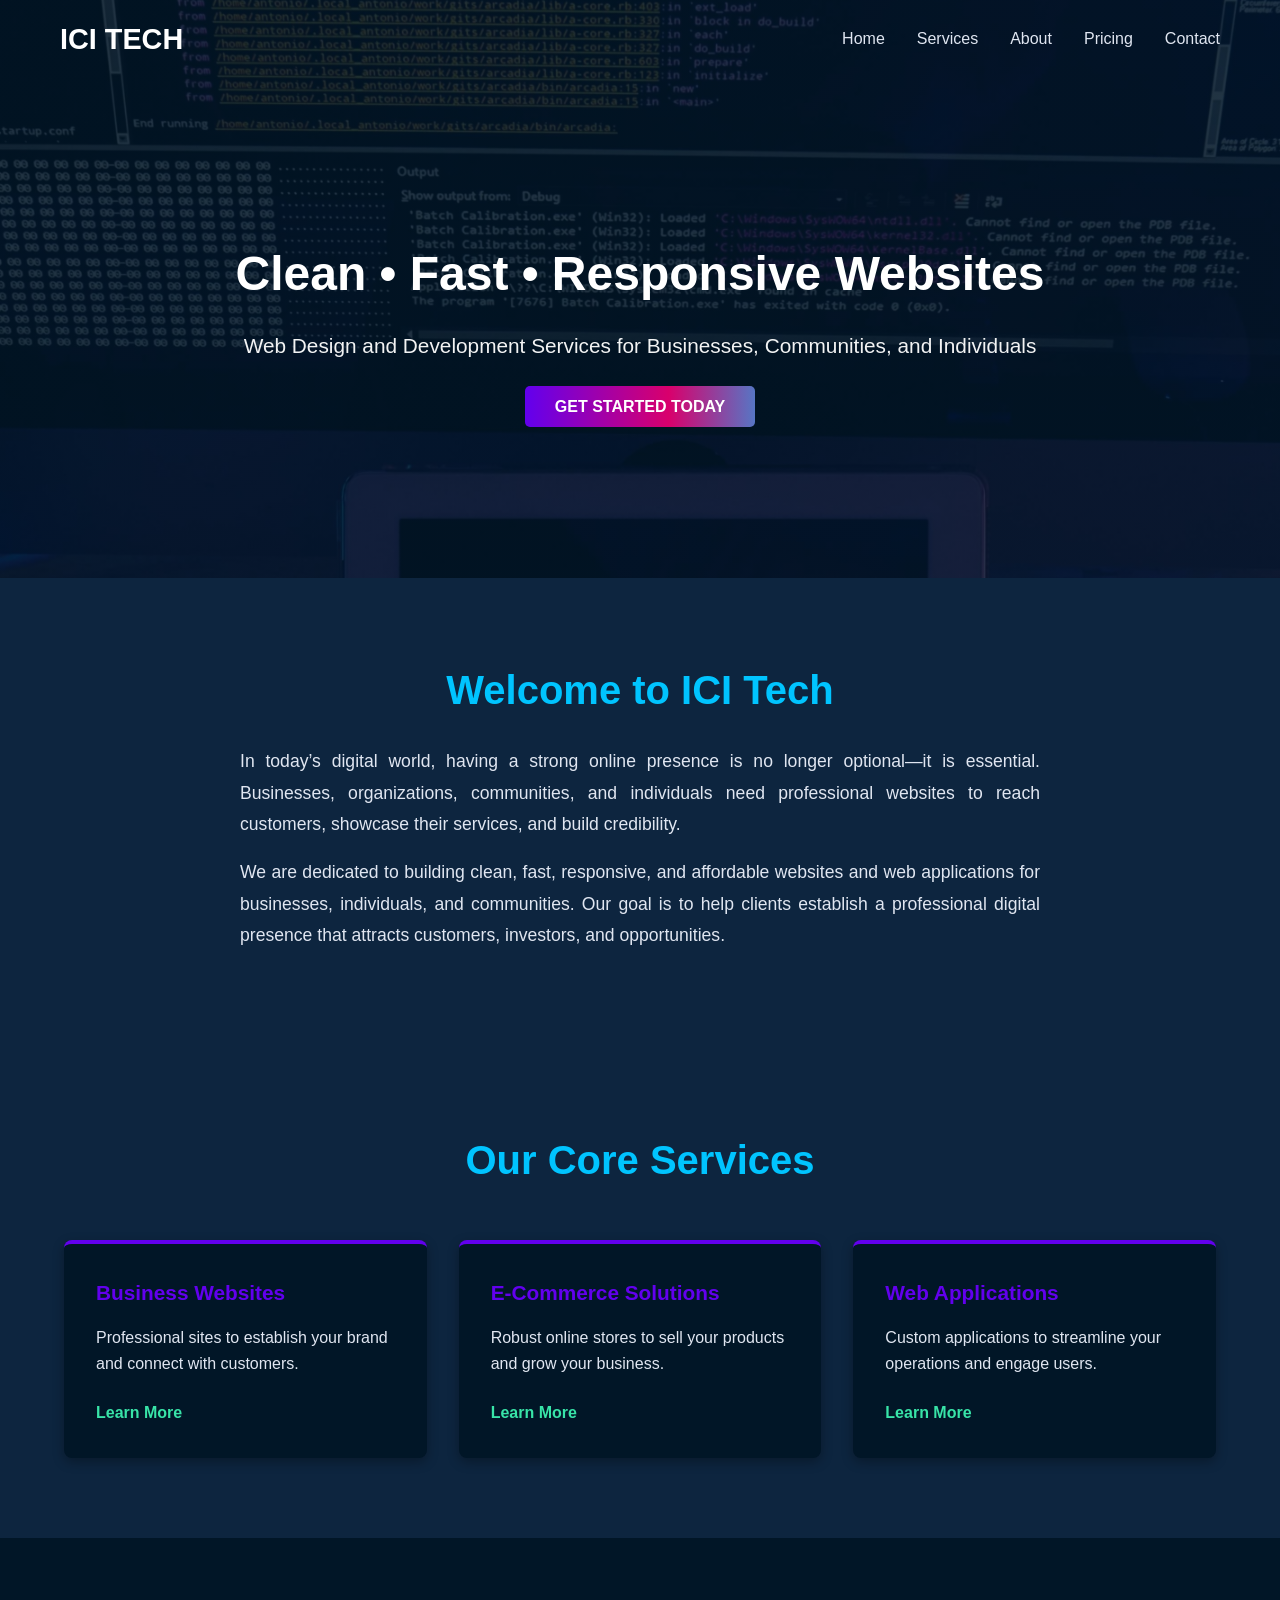
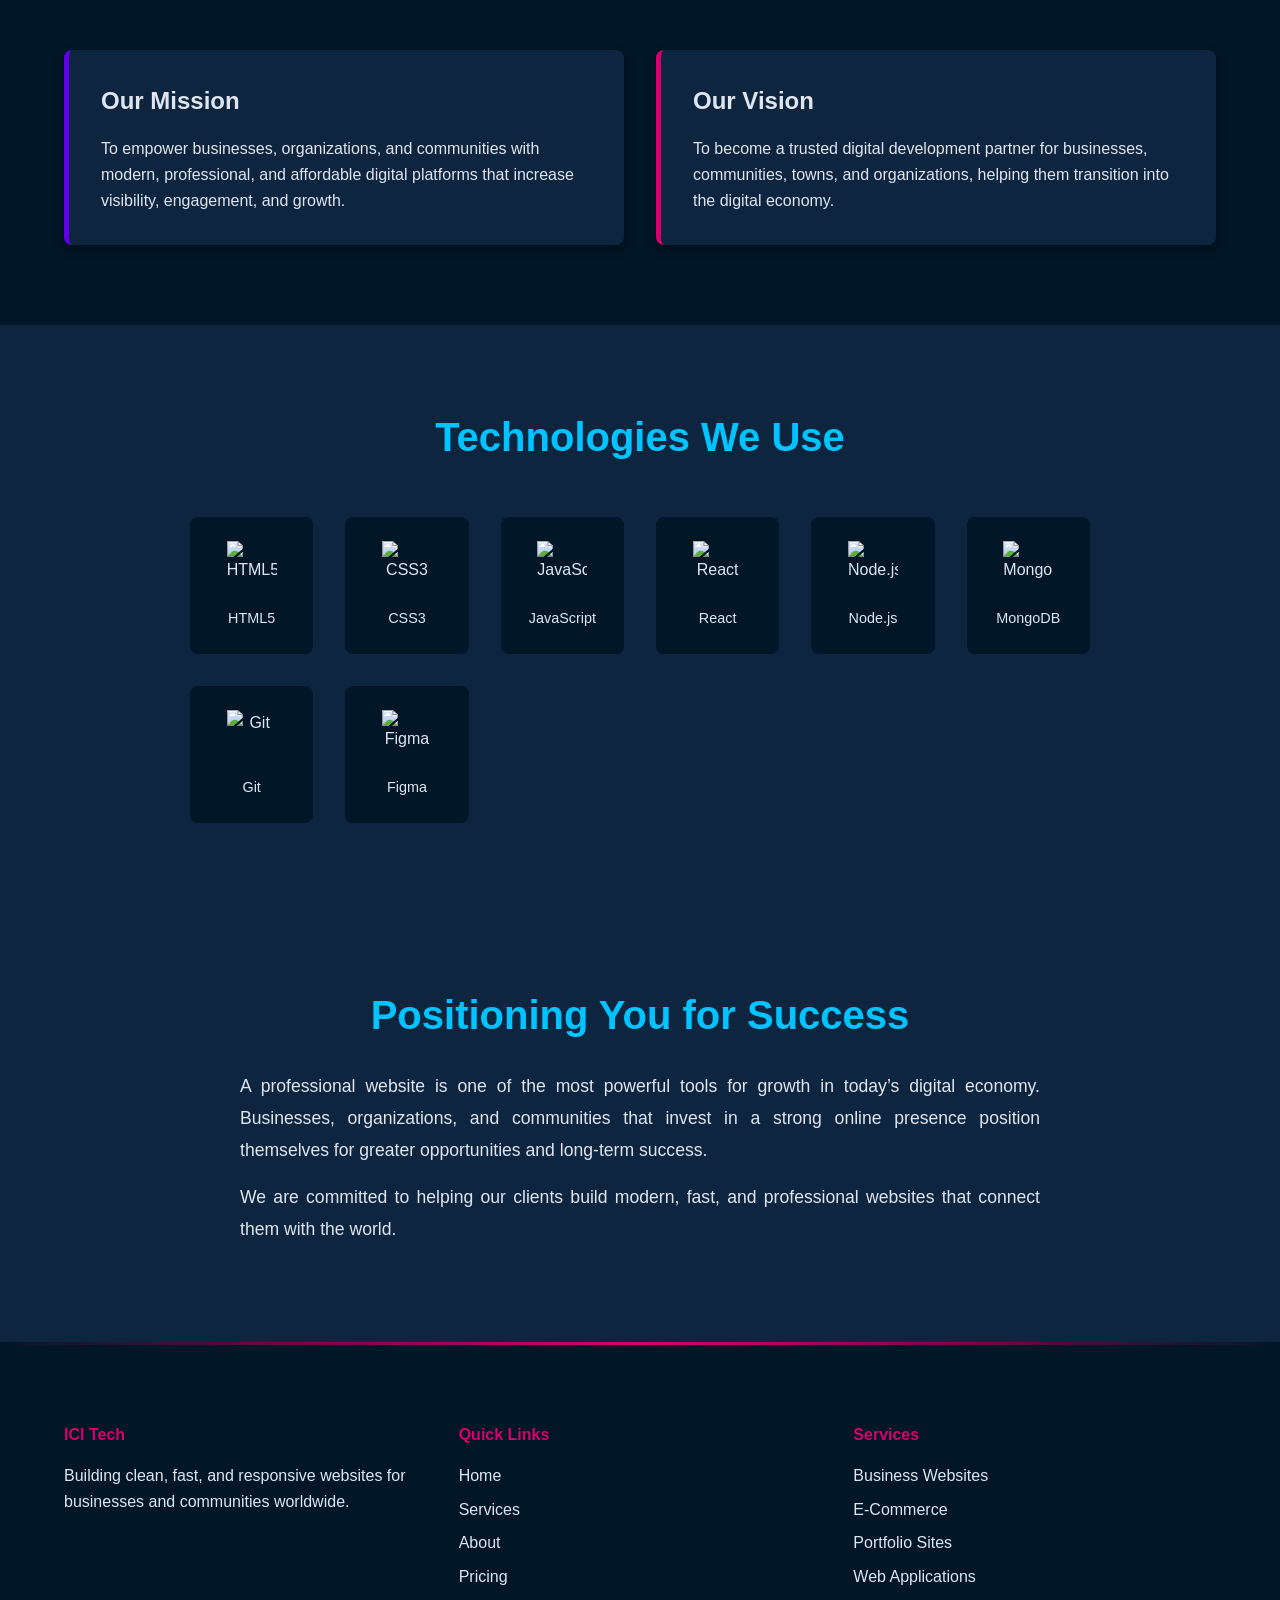
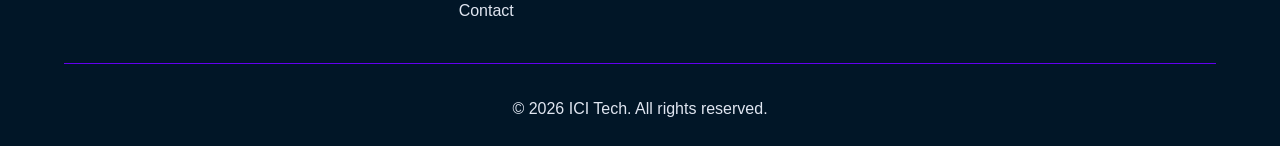
==== index.html @ 26f86741 "Add files via upload" ====
<!DOCTYPE html>
<html lang="en">
<head>
    <meta charset="UTF-8">
    <meta name="viewport" content="width=device-width, initial-scale=1.0">
    <meta name="description" content="ICI Tech - Web Design and Development Services. Clean, Fast, Responsive Websites for Businesses, Communities, and Individuals.">
    <meta name="keywords" content="web design, web development, responsive websites, business websites">
    <title>ICI Tech - Web Design & Development Services</title>
    <link rel="icon" type="image/png" href="assets/img/icon.png">
    <link rel="apple-touch-icon" href="assets/img/icon.png">
    <link rel="preload" as="image" href="assets/img/hero%20img.jpg">
    <link rel="stylesheet" href="assets/styles.css">
    <link rel="stylesheet" href="https://unpkg.com/aos@next/dist/aos.css" />
</head>
<body>
    <!-- Navigation -->
    <nav class="navbar">
        <div class="container">
            <div class="logo"><a href="index.html">ICI Tech</a></div>
            <ul class="nav-menu" id="nav-menu-list">
                <li><a href="index.html" class="nav-link">Home</a></li>
                <li><a href="services.html" class="nav-link">Services</a></li>
                <li><a href="about.html" class="nav-link">About</a></li>
                <li><a href="pricing.html" class="nav-link">Pricing</a></li>
                <li><a href="contact.html" class="nav-link">Contact</a></li>
            </ul>
            <button class="hamburger" aria-label="Toggle navigation menu" aria-expanded="false" aria-controls="nav-menu-list">
                <span></span>
                <span></span>
                <span></span>
            </button>
        </div>
    </nav>

    <!-- Hero Section -->
    <section id="home" class="hero">
        <div class="hero-content">
            <h1>Clean • Fast • Responsive Websites</h1>
            <p>Web Design and Development Services for Businesses, Communities, and Individuals</p>
            <a href="contact.html" class="cta-button cta-rainbow">Get Started Today</a>
        </div>
    </section>

    <!-- Introduction Section -->
    <section class="introduction">
        <div class="container" data-aos="fade-up">
            <h2>Welcome to ICI Tech</h2>
            <p>In today’s digital world, having a strong online presence is no longer optional—it is essential. Businesses, organizations, communities, and individuals need professional websites to reach customers, showcase their services, and build credibility.</p>
            <p>We are dedicated to building clean, fast, responsive, and affordable websites and web applications for businesses, individuals, and communities. Our goal is to help clients establish a professional digital presence that attracts customers, investors, and opportunities.</p>
        </div>
    </section>

    <!-- Our Core Services -->
    <section class="core-services" id="core-services">
        <div class="container">
            <h2 data-aos="fade-up">Our Core Services</h2>
            <div class="services-grid">
                <div class="service-card" data-aos="fade-up" data-aos-delay="100">
                    <h3>Business Websites</h3>
                    <p>Professional sites to establish your brand and connect with customers.</p>
                    <a href="services.html#business" class="learn-more-link">Learn More</a>
                </div>
                <div class="service-card" data-aos="fade-up" data-aos-delay="200">
                    <h3>E-Commerce Solutions</h3>
                    <p>Robust online stores to sell your products and grow your business.</p>
                    <a href="services.html#ecommerce" class="learn-more-link">Learn More</a>
                </div>
                <div class="service-card" data-aos="fade-up" data-aos-delay="300">
                    <h3>Web Applications</h3>
                    <p>Custom applications to streamline your operations and engage users.</p>
                    <a href="services.html#apps" class="learn-more-link">Learn More</a>
                </div>
            </div>
        </div>
    </section>

    <!-- Mission & Vision -->
    <section class="mission-vision">
        <div class="container">
            <h2 class="visually-hidden">Our Mission and Vision</h2>
            <div class="mission-vision-grid">
                <div class="mission-card" data-aos="fade-right">
                    <h3>Our Mission</h3>
                    <p>To empower businesses, organizations, and communities with modern, professional, and affordable digital platforms that increase visibility, engagement, and growth.</p>
                </div>
                <div class="vision-card" data-aos="fade-left">
                    <h3>Our Vision</h3>
                    <p>To become a trusted digital development partner for businesses, communities, towns, and organizations, helping them transition into the digital economy.</p>
                </div>
            </div>
        </div>
    </section>

    <!-- Tech Stack Section -->
    <section class="tech-stack">
        <div class="container">
            <h2 data-aos="fade-up">Technologies We Use</h2>
            <div class="tech-grid">
                <div class="tech-item" data-aos="fade-up" data-aos-delay="100">
                    <img src="https://cdn.jsdelivr.net/gh/devicons/devicon/icons/html5/html5-original.svg" alt="HTML5" loading="lazy" width="50" height="50">
                    <p>HTML5</p>
                </div>
                <div class="tech-item" data-aos="fade-up" data-aos-delay="150">
                    <img src="https://cdn.jsdelivr.net/gh/devicons/devicon/icons/css3/css3-original.svg" alt="CSS3" loading="lazy" width="50" height="50">
                    <p>CSS3</p>
                </div>
                <div class="tech-item" data-aos="fade-up" data-aos-delay="200">
                    <img src="https://cdn.jsdelivr.net/gh/devicons/devicon/icons/javascript/javascript-original.svg" alt="JavaScript" loading="lazy" width="50" height="50">
                    <p>JavaScript</p>
                </div>
                <div class="tech-item" data-aos="fade-up" data-aos-delay="250">
                    <img src="https://cdn.jsdelivr.net/gh/devicons/devicon/icons/react/react-original.svg" alt="React" loading="lazy" width="50" height="50">
                    <p>React</p>
                </div>
                <div class="tech-item" data-aos="fade-up" data-aos-delay="300">
                    <img src="https://cdn.jsdelivr.net/gh/devicons/devicon/icons/nodejs/nodejs-original.svg" alt="Node.js" loading="lazy" width="50" height="50">
                    <p>Node.js</p>
                </div>
                <div class="tech-item" data-aos="fade-up" data-aos-delay="350">
                    <img src="https://cdn.jsdelivr.net/gh/devicons/devicon/icons/mongodb/mongodb-original.svg" alt="MongoDB" loading="lazy" width="50" height="50">
                    <p>MongoDB</p>
                </div>
                <div class="tech-item" data-aos="fade-up" data-aos-delay="400">
                    <img src="https://cdn.jsdelivr.net/gh/devicons/devicon/icons/git/git-original.svg" alt="Git" loading="lazy" width="50" height="50">
                    <p>Git</p>
                </div>
                <div class="tech-item" data-aos="fade-up" data-aos-delay="450">
                    <img src="https://cdn.jsdelivr.net/gh/devicons/devicon/icons/figma/figma-original.svg" alt="Figma" loading="lazy" width="50" height="50">
                    <p>Figma</p>
                </div>
            </div>
        </div>
    </section>

    <!-- Conclusion Section -->
    <section class="introduction">
        <div class="container" data-aos="fade-up">
            <h2>Positioning You for Success</h2>
            <p>A professional website is one of the most powerful tools for growth in today’s digital economy. Businesses, organizations, and communities that invest in a strong online presence position themselves for greater opportunities and long-term success.</p>
            <p>We are committed to helping our clients build modern, fast, and professional websites that connect them with the world.</p>
        </div>
    </section>

    <!-- Footer -->
    <footer class="footer">
        <div class="container">
            <div class="footer-content">
                <div class="footer-section">
                    <h4>ICI Tech</h4>
                    <p>Building clean, fast, and responsive websites for businesses and communities worldwide.</p>
                </div>
                <div class="footer-section">
                    <h4>Quick Links</h4>
                    <ul>
                        <li><a href="index.html">Home</a></li>
                        <li><a href="services.html">Services</a></li>
                        <li><a href="about.html">About</a></li>
                        <li><a href="pricing.html">Pricing</a></li>
                        <li><a href="contact.html">Contact</a></li>
                    </ul>
                </div>
                <div class="footer-section">
                    <h4>Services</h4>
                    <ul>
                        <li><a href="services.html#business">Business Websites</a></li>
                        <li><a href="services.html#ecommerce">E-Commerce</a></li>
                        <li><a href="services.html#portfolio">Portfolio Sites</a></li>
                        <li><a href="services.html#apps">Web Applications</a></li>
                    </ul>
                </div>
            </div>
            <div class="footer-bottom">
                <p>&copy; 2026 ICI Tech. All rights reserved.</p>
            </div>
        </div>
    </footer>

    <!-- Back to Top Button -->
    <a href="#" class="back-to-top" aria-label="Back to top">↑</a>

    <script src="assets/script.js"></script>
    <script src="https://unpkg.com/aos@next/dist/aos.js"></script>
    <script>
      AOS.init({ duration: 1000, once: true });
    </script>
</body>
</html>
---- assets/styles.css ----
/* ============================================
   Global Styles
   ============================================ */

* {
    margin: 0;
    padding: 0;
    box-sizing: border-box;
}

:root {
    /* New Multi-color Dark Palette */
    --dark-bg: #011627; /* Very Dark Blue - Main BG */
    --card-bg: #0D253F; /* Deep Navy - For cards and sections */
    --primary-color: #6200EE;   /* Accessible Purple */
    --secondary-color: #00C4FF; /* Bright Cyan */
    --accent-color: #D9006C;    /* Accessible Pink/Magenta */
    --accent-color-2: #38E4A8;   /* Bright Green */
    
    --text-light: #E0E6F1;      /* Brighter light text */
    --text-dark: #E0E6F1;       /* Dark text is now light on dark bg */
    --white: #ffffff;           /* Keep white for pure white text */
    --border-color: rgba(46, 196, 182, 0.3);

    --shadow: 0 4px 12px rgba(0, 0, 0, 0.3);
    --shadow-lg: 0 8px 24px rgba(0, 0, 0, 0.4);
}

body {
    font-family: 'Segoe UI', Tahoma, Geneva, Verdana, sans-serif;
    line-height: 1.6;
    color: var(--text-light);
    background-color: var(--dark-bg); /* Fallback color */
    background-image: linear-gradient(rgba(1, 22, 39, 0.85), rgba(1, 22, 39, 0.85)), url('../assets/img/hero\ img.jpg');
    background-size: cover;
    background-position: center center;
    background-repeat: no-repeat;
    background-attachment: fixed;
}

body.no-bg-image {
    background-image: none; /* Remove the background image */
    background-color: var(--dark-bg); /* Use a solid dark background */
}

.container {
    max-width: 1200px;
    margin: 0 auto;
    padding: 0 1.5rem;
}

.visually-hidden {
    position: absolute;
    width: 1px;
    height: 1px;
    padding: 0;
    margin: -1px;
    overflow: hidden;
    clip: rect(0, 0, 0, 0);
    white-space: nowrap;
    border: 0;
}

/* ============================================
   Navigation
   ============================================ */

.navbar {
    /* Default transparent state */
    background-color: transparent;
    box-shadow: none;
    -webkit-backdrop-filter: none;
    backdrop-filter: none;
    position: sticky;
    top: 0;
    z-index: 1000;
    transition: background-color 0.4s ease, box-shadow 0.4s ease, -webkit-backdrop-filter 0.4s ease, backdrop-filter 0.4s ease;
}

.navbar.scrolled {
    background-color: rgba(1, 22, 39, 0.95); /* More opaque background */
    box-shadow: var(--shadow-lg); /* A stronger shadow for more depth */
    -webkit-backdrop-filter: blur(10px);
    backdrop-filter: blur(10px);
    border-bottom: 1px solid var(--border-color); /* Subtle separator line */
}

.navbar .container {
    display: flex;
    justify-content: space-between;
    align-items: center;
    padding: 1rem 20px;
}

.logo {
    font-size: 1.8rem;
    font-weight: 900; 
    text-transform: uppercase;
}

.logo a,
.logo a:visited,
.logo a:hover {
    color: var(--white);
    text-decoration: none;
}

.nav-menu {
    display: flex;
    list-style: none;
    gap: 2rem;
}

.nav-link,
.nav-link:visited {
    color: var(--text-light); /* Changed for dark navbar */
    text-decoration: none;
    font-weight: 500;
    transition: color 0.3s ease;
}

.nav-link:hover,
.nav-link:focus {
    color: var(--accent-color);
}

.nav-link:focus {
    outline: 2px solid var(--accent-color);
    outline-offset: 5px;
    border-radius: 2px;
}

.nav-link.active {
    color: var(--secondary-color); /* Use bright cyan for the active link */
    position: relative;
}

.hamburger {
    display: none;
    flex-direction: column;
    cursor: pointer;
    background: transparent;
    border: none;
}

.hamburger span {
    width: 25px;
    height: 3px;
    background-color: var(--white); /* Changed for dark navbar */
    margin: 5px 0;
    transition: 0.3s;
}

.hamburger.active span:nth-child(1) {
    transform: translateY(13px) rotate(45deg);
}

.hamburger.active span:nth-child(2) {
    opacity: 0;
}

.hamburger.active span:nth-child(3) {
    transform: translateY(-13px) rotate(-45deg);
}

/* ============================================
   Hero Section
   ============================================ */

.hero { 
    background: transparent;
    color: var(--white);
    padding: 6rem 1.5rem;
    text-align: center; 
    min-height: 500px;
    display: flex;
    align-items: center;
    justify-content: center;
}

.hero-content h1 {
    font-size: 3rem;
    margin-bottom: 1rem;
    font-weight: bold;
}

.hero-content p {
    font-size: 1.3rem;
    margin-bottom: 2rem;
    opacity: 0.95;
}

.cta-button {
    background-color: var(--accent-color);
    color: var(--white);
    padding: 12px 30px;
    border: none;
    border-radius: 5px;
    font-size: 1rem;
    font-weight: bold;
    cursor: pointer;
    transition: all 0.3s ease;
    text-transform: uppercase;
    text-decoration: none;
}

.cta-button:hover,
.cta-button:focus {
    background-color: var(--secondary-color);
    transform: translateY(-2px);
    color: var(--dark-bg);
    box-shadow: var(--shadow-lg);
}

.cta-button:focus {
    outline: 2px solid var(--secondary-color);
    outline-offset: 2px;
}

/* Rainbow animation for special CTA button */
@keyframes rainbow-bg {
    0% { background-position: 0% 50%; }
    50% { background-position: 100% 50%; }
    100% { background-position: 0% 50%; }
}

.cta-rainbow {
    background: linear-gradient(90deg, var(--primary-color), var(--accent-color), var(--secondary-color), var(--accent-color-2), var(--primary-color));
    background-size: 250% 250%;
    animation: rainbow-bg 8s ease infinite;
}

.cta-rainbow:hover,
.cta-rainbow:focus {
    background-color: transparent; /* Prevents background color change from .cta-button:hover */
    color: var(--white); /* Keeps text color consistent on hover */
    animation-duration: 2s; /* Speeds up the animation on hover */
}

/* ============================================
   Introduction Section
   ============================================ */

.introduction {
    padding: 5rem 1.5rem;
    background-color: var(--card-bg);
    text-align: center;
}

.introduction h2 {
    font-size: 2.5rem;
    margin-bottom: 1.5rem;
    color: var(--secondary-color);
}

.introduction p {
    font-size: 1.1rem;
    color: var(--text-light);
    max-width: 800px;
    margin: 1rem auto;
    line-height: 1.8;
    text-align: justify;
}

/* ============================================
   Mission & Vision Section
   ============================================ */

.mission-vision {
    padding: 5rem 1.5rem;
    background-color: transparent;
}

.mission-vision-grid {
    display: grid;
    grid-template-columns: repeat(auto-fit, minmax(400px, 1fr));
    gap: 2rem;
    margin-top: 2rem;
}

.mission-card,
.vision-card {
    background-color: var(--card-bg);
    padding: 2rem;
    border-radius: 8px;
    box-shadow: var(--shadow);
    transition: transform 0.3s ease, box-shadow 0.3s ease;
}

.mission-card {
    border-left: 5px solid var(--primary-color);
}

.vision-card {
    border-left: 5px solid var(--accent-color);
}

.mission-card:hover,
.vision-card:hover {
    transform: translateY(-5px);
    box-shadow: var(--shadow-lg);
}

.mission-card h3,
.vision-card h3 {
    font-size: 1.5rem;
    margin-bottom: 1rem;
}

/* ============================================
   Services Section
   ============================================ */

.services {
    padding: 5rem 1.5rem;
    background-color: var(--card-bg);
}

.services h2 {
    font-size: 2.5rem;
    text-align: center;
    margin-bottom: 3rem;
    color: var(--secondary-color);
}

.services-grid {
    display: grid;
    grid-template-columns: repeat(auto-fit, minmax(300px, 1fr));
    gap: 2rem;
}

.service-card {
    background-color: var(--dark-bg);
    padding: 2rem;
    border-radius: 8px;
    box-shadow: var(--shadow);
    transition: all 0.3s ease;
    border-top: 4px solid var(--primary-color);
}

.service-card:hover {
    transform: translateY(-10px) scale(1.02);
    box-shadow: var(--shadow-lg);
    border-top-color: var(--accent-color);
}

.service-card h3 {
    color: var(--primary-color);
    margin-bottom: 1rem;
    font-size: 1.3rem;
}

.service-card p {
    color: var(--text-light);
    margin-bottom: 1.5rem;
}

.service-card ul {
    list-style: none;
    padding-left: 0;
}

.service-card li {
    padding: 0.5rem 0;
    padding-left: 1.5rem;
    position: relative;
    color: var(--text-light);
}

.service-card li:before {
    content: "✓";
    position: absolute;
    left: 0;
    color: var(--accent-color-2);
    font-weight: bold;
}

/* ============================================
   Why Choose Us Section
   ============================================ */

.why-choose {
    padding: 5rem 1.5rem;
    background-color: var(--dark-bg);
}

.why-choose h2 {
    font-size: 2.5rem;
    text-align: center;
    margin-bottom: 3rem;
    color: var(--secondary-color);
}

.features-grid {
    display: grid;
    grid-template-columns: repeat(auto-fit, minmax(250px, 1fr));
    gap: 2rem;
}

.feature {
    text-align: center;
    padding: 2rem;
    background-color: var(--card-bg);
    border-radius: 8px;
    transition: all 0.3s ease;
}

.feature:hover {
    background-color: var(--primary-color);
    transform: translateY(-5px);
}

.feature:hover h4, .feature:hover p {
    color: var(--white);
}

.feature h4 {
    color: var(--primary-color);
    margin-bottom: 0.5rem;
    font-size: 1.2rem;
}

.feature p {
    color: var(--text-light);
}

/* ============================================
   Pricing Section
   ============================================ */

.pricing {
    padding: 5rem 1.5rem;
    background-color: var(--card-bg);
}

.pricing h2 {
    font-size: 2.5rem;
    text-align: center;
    margin-bottom: 1rem;
    color: var(--secondary-color);
}

.pricing-intro {
    text-align: center;
    color: var(--text-light);
    margin-bottom: 3rem;
    font-size: 1.1rem;
}

.price-grid {
    display: grid;
    grid-template-columns: repeat(auto-fit, minmax(280px, 1fr));
    gap: 2rem;
}

.price-card {
    background-color: var(--dark-bg);
    padding: 2.5rem;
    border-radius: 8px;
    box-shadow: var(--shadow);
    text-align: center;
    transition: all 0.3s ease;
    border-top: 4px solid var(--border-color);
}

.price-card.featured {
    border-top: 4px solid var(--primary-color);
    transform: scale(1.05);
    box-shadow: var(--shadow-lg);
}

.price-card:hover {
    box-shadow: var(--shadow-lg);
    transform: translateY(-5px);
}

.price-card.featured:hover {
    transform: scale(1.05) translateY(-5px);
}

.price-card h3 {
    color: var(--primary-color);
    font-size: 1.5rem;
    margin-bottom: 0.5rem;
}

.price-tier {
    color: var(--text-light);
    font-size: 0.9rem;
    margin-bottom: 1.5rem;
}

.price-card ul {
    list-style: none;
    margin: 1.5rem 0;
    text-align: left;
}

.price-card li {
    padding: 0.7rem 0;
    color: var(--text-light);
}

.price-button-wrapper {
    position: relative;
    display: inline-block;
    width: 100%;
    margin-top: 1.5rem;
}

.price-button-wrapper::before {
    content: attr(data-price);
    position: absolute;
    bottom: 120%;
    left: 50%;
    transform: translateX(-50%);
    background-color: var(--primary-color);
    color: var(--white);
    padding: 10px 15px;
    border-radius: 5px;
    white-space: nowrap;
    font-size: 0.9rem;
    font-weight: bold;
    opacity: 0;
    visibility: hidden;
    transition: all 0.3s ease;
    z-index: 10;
    box-shadow: var(--shadow-lg);
}

.price-button-wrapper::after {
    content: '';
    position: absolute;
    bottom: 115%;
    left: 50%;
    transform: translateX(-50%);
    border: 6px solid transparent;
    border-top-color: var(--primary-color);
    opacity: 0;
    visibility: hidden;
    transition: all 0.3s ease;
    z-index: 10;
}

/* Show tooltip on hover for desktop */
@media (min-width: 769px) {
    .price-button-wrapper:hover::before,
    .price-button-wrapper:hover::after {
        opacity: 1;
        visibility: visible;
    }
}

/* Class to show tooltip on mobile (triggered by JS on scroll) */
.price-button-wrapper.show-price::before,
.price-button-wrapper.show-price::after {
    opacity: 1;
    visibility: visible;
}

.price-button {
    background-color: var(--accent-color);
    color: var(--white);
    padding: 10px 25px;
    border: none;
    border-radius: 5px;
    cursor: pointer;
    font-weight: bold;
    transition: all 0.3s ease;
    display: inline-block;
    width: 100%;
    text-align: center;
    text-decoration: none;
}

.price-button:hover {
    background-color: var(--secondary-color);
    transform: translateY(-2px);
}

/* ============================================
   Target Clients Section
   ============================================ */

.target-clients {
    padding: 5rem 1.5rem;
    background-color: var(--dark-bg);
}

.target-clients h2 {
    font-size: 2.5rem;
    text-align: center;
    margin-bottom: 3rem;
    color: var(--secondary-color);
}

.clients-grid {
    display: grid;
    grid-template-columns: repeat(auto-fit, minmax(200px, 1fr));
    gap: 1.5rem;
}

.client-item {
    background-color: transparent;
    padding: 1.5rem;
    border-radius: 8px;
    text-align: center;
    font-weight: 500;
    color: var(--accent-color-2);
    border: 2px solid var(--accent-color-2);
    transition: all 0.3s ease;
}

.client-item:hover {
    background-color: var(--accent-color-2);
    color: var(--dark-bg);
}

/* ============================================
   Process Section
   ============================================ */

.process {
    padding: 5rem 1.5rem;
    background-color: var(--card-bg);
}

.process h2 {
    font-size: 2.5rem;
    text-align: center;
    margin-bottom: 3rem;
    color: var(--secondary-color);
}

.process-steps {
    display: grid;
    grid-template-columns: repeat(auto-fit, minmax(150px, 1fr));
    gap: 2rem;
}

.step {
    text-align: center;
    padding: 2rem 1rem;
    background-color: var(--dark-bg);
    border-radius: 8px;
    box-shadow: var(--shadow);
    transition: all 0.3s ease;
}

.step:hover {
    box-shadow: var(--shadow-lg);
    transform: translateY(-5px);
}

.step-number {
    width: 50px;
    height: 50px;
    background-color: var(--primary-color);
    color: var(--white);
    border-radius: 50%;
    display: flex;
    align-items: center;
    justify-content: center;
    font-size: 1.5rem;
    font-weight: bold;
    margin: 0 auto 1rem;
}

.step h4 {
    color: var(--primary-color);
    margin-bottom: 0.5rem;
    font-size: 1.1rem;
}

.step p {
    color: var(--text-light);
    font-size: 0.9rem;
}

/* ============================================
   Benefits Section
   ============================================ */

.benefits {
    padding: 5rem 1.5rem;
    background-color: var(--dark-bg);
}

.benefits h2 {
    font-size: 2.5rem;
    text-align: center;
    margin-bottom: 3rem;
    color: var(--secondary-color);
}

.benefits-list {
    display: grid;
    grid-template-columns: repeat(auto-fit, minmax(250px, 1fr));
    gap: 2rem;
    max-width: 900px;
    margin: 0 auto;
}

.benefit-item {
    display: flex;
    align-items: center;
    gap: 1rem;
    padding: 1.5rem;
    background-color: var(--card-bg);
    border-radius: 8px;
    transition: all 0.3s ease;
}

.benefit-item:hover {
    background-color: var(--primary-color);
    transform: translateX(5px);
}

.benefit-icon {
    width: 35px;
    height: 30px;
    background-color: var(--accent-color);
    color: var(--white);
    border-radius: 50%;
    display: flex;
    align-items: center;
    justify-content: center;
    font-weight: bold;
    font-size: 1.2rem;
    flex-shrink: 0;
}

.benefit-item p {
    color: var(--text-light);
    margin: 0;
}

/* ============================================
   Contact Section
   ============================================ */

.contact {
    padding: 5rem 1.5rem;
    background: linear-gradient(135deg, var(--primary-color) 0%, var(--secondary-color) 100%);
    color: var(--white);
    text-align: center;
}

.contact h2 {
    font-size: 2.5rem;
    margin-bottom: 1rem;
}

.contact > .container > p {
    font-size: 1.1rem;
    margin-bottom: 2rem;
}

.contact-wrapper {
    display: grid;
    grid-template-columns: 2fr 1fr;
    gap: 3rem;
    max-width: 1000px;
    margin: 3rem auto 0;
    text-align: left;
}

.contact-info {
    background: rgba(255, 255, 255, 0.1);
    padding: 2.5rem;
    border-radius: 5px;
}

.contact-info h3 {
    margin-bottom: 2rem;
    color: var(--white);
}

.contact-info-item {
    display: flex;
    align-items: flex-start;
    gap: 1rem;
    margin-bottom: 1.5rem;
}

.contact-info-item:last-child {
    margin-bottom: 0;
}

.contact-info-item svg {
    flex-shrink: 0;
    width: 24px;
    height: 24px;
    margin-top: 5px;
    color: var(--accent-color-2);
}

.contact-info-item p {
    margin: 0;
    line-height: 1.7;
    color: var(--text-light);
}

.contact-info a {
    color: var(--white);
    word-break: break-all;
}

.contact-info a:hover {
    color: var(--accent-color-2);
}

.contact-form {
    text-align: left;
}

.form-group {
    margin-bottom: 1.5rem;
}

.contact-form input,
.contact-form select,
.contact-form textarea {
    width: 100%;
    padding: 12px 15px;
    border: 1px solid var(--border-color);
    border-radius: 5px;
    font-family: inherit;
    font-size: 1rem;
    background-color: var(--dark-bg);
    color: var(--white);
}

.contact-form input::placeholder,
.contact-form textarea::placeholder {
    color: var(--text-light);
    opacity: 0.7;
}

.contact-form select option {
    background: var(--dark-bg);
    color: var(--text-light);
}

.contact-form input:focus,
.contact-form select:focus,
.contact-form textarea:focus {
    outline: 2px solid var(--accent-color-2);
    box-shadow: none;
}

.contact-form button {
    width: 100%;
}

/* ============================================
   Footer
   ============================================ */

.footer {
    background-color: var(--dark-bg);
    color: var(--text-light);
    padding: 5rem 1.5rem 1.5rem;
    position: relative;
}

.footer::before {
    content: '';
    position: absolute;
    top: 0;
    left: 0;
    right: 0;
    height: 3px;
    background: linear-gradient(90deg, transparent, var(--accent-color), transparent);
}

.footer-content {
    display: grid;
    grid-template-columns: repeat(auto-fit, minmax(220px, 1fr));
    gap: 2rem;
    margin-bottom: 2rem;
}

.footer-section h4 {
    margin-bottom: 1rem;
    color: var(--accent-color);
}

.footer-section p {
    color: var(--text-light);
    line-height: 1.6;
}

.footer-section ul {
    list-style: none;
}

.footer-section ul li {
    margin-bottom: 0.5rem;
}

.footer-section a {
    color: var(--text-light);
    text-decoration: none;
    transition: color 0.3s ease;
}

.footer-section a:hover {
    color: var(--accent-color);
    text-decoration: none;
}

.social-links {
    display: flex;
    gap: 1rem;
    margin-top: 1rem;
}

.social-links a {
    display: flex;
    justify-content: center;
    align-items: center;
    width: 40px;
    height: 40px;
    border-radius: 50%;
    background-color: var(--primary-color);
    font-weight: bold;
}

.social-links a:hover {
    background-color: var(--accent-color);
    transform: translateY(-3px);
}

.footer-bottom {
    text-align: center;
    padding-top: 2rem;
    border-top: 1px solid var(--primary-color);
    color: var(--text-light);
}

/* ============================================
   Back to Top Button
   ============================================ */

.back-to-top {
    position: fixed;
    bottom: 25px;
    right: 25px;
    background-color: var(--accent-color);
    color: var(--white);
    width: 50px;
    height: 50px;
    border-radius: 50%;
    display: flex;
    align-items: center;
    justify-content: center;
    font-size: 24px;
    text-decoration: none;
    box-shadow: var(--shadow-lg);
    opacity: 0;
    visibility: hidden;
    transform: translateY(20px);
    transition: all 0.4s ease;
    z-index: 1000;
}

.back-to-top.visible {
    opacity: 1;
    visibility: visible;
    transform: translateY(0);
}

.back-to-top:hover,
.back-to-top:focus {
    background-color: #25a296; /* Darker accent */
    transform: translateY(-3px);
    color: var(--white);
}

.back-to-top:focus {
    outline: 2px solid #25a296;
    outline-offset: 2px;
}

/* === Styles for New Sections === */

/* Core Services Section (index.html) */
.core-services {
    padding: 5rem 1.5rem;
    background-color: var(--card-bg);
}
.core-services h2 {
    font-size: 2.5rem;
    text-align: center;
    margin-bottom: 3rem;
    color: var(--secondary-color);
}
.core-services .learn-more-link {
    font-weight: bold;
    color: var(--accent-color-2);
    text-decoration: none;
    transition: color 0.3s ease;
}
.core-services .learn-more-link:hover {
    color: var(--white); /* No underline on hover */
}

/* Tech Stack Section (index.html) */
.tech-stack {
    padding: 5rem 1.5rem;
    background-color: var(--card-bg);
}

.tech-stack h2 {
    font-size: 2.5rem;
    text-align: center;
    margin-bottom: 3rem;
    color: var(--secondary-color);
}

.tech-grid {
    display: grid;
    grid-template-columns: repeat(auto-fit, minmax(120px, 1fr));
    gap: 2rem;
    max-width: 900px;
    margin: 0 auto;
}

.tech-item {
    background-color: var(--dark-bg);
    padding: 1.5rem;
    border-radius: 8px;
    display: flex;
    flex-direction: column;
    align-items: center;
    justify-content: center;
    gap: 1rem;
    text-align: center;
    transition: all 0.3s ease;
}

.tech-item:hover {
    transform: translateY(-10px);
    box-shadow: var(--shadow-lg);
    background-color: var(--primary-color);
}

.tech-item img {
    height: 50px;
    width: 50px;
    object-fit: contain;
}

.tech-item p {
    font-size: 0.9rem;
    font-weight: 500;
    color: var(--text-light);
    margin: 0;
}

.tech-item:hover p {
    color: var(--white);
}

/* ============================================
   Responsive Design
   ============================================ */

@media (max-width: 768px) {
    body {
        background-attachment: scroll; /* Improve performance on mobile */
    }

    .hamburger {
        display: flex;
    }

    .nav-menu {
        display: none;
        position: absolute;
        top: 70px;
        left: 0;
        right: 0;
        flex-direction: column;
        background-color: var(--card-bg);
        gap: 0;
        padding: 1rem 0;
        box-shadow: var(--shadow);
        border-top: 1px solid var(--border-color);
    }

    .nav-menu.active {
        display: flex;
    }

    .nav-menu li {
        width: 100%;
    }

    .nav-menu li a {
        display: block;
        padding: 1rem 1.5rem;
        color: var(--text-light);
    }

    .hero-content h1 {
        font-size: 2rem;
    }

    .hero-content p {
        font-size: 1rem;
    }

    .services-grid,
    .features-grid,
    .price-grid {
        grid-template-columns: 1fr;
    }

    .price-card.featured {
        transform: scale(1);
    }

    .price-card.featured:hover {
        transform: translateY(-5px);
    }

    .mission-vision-grid {
        grid-template-columns: 1fr;
    }

    .process-steps {
        grid-template-columns: repeat(2, 1fr);
    }

    .contact-wrapper {
        grid-template-columns: 1fr;
    }
}

@media (max-width: 480px) {
    .navbar .container {
        padding: 0.8rem 1rem;
    }

    .logo {
        font-size: 1.3rem;
    }

    .hero {
        padding: 50px 1rem;
        min-height: 350px;
    }

    .hero-content h1 {
        font-size: 1.5rem;
    }

    .hero-content p {
        font-size: 0.95rem;
    }

    .introduction p {
        font-size: 0.95rem;
        text-align: left;
    }


    .introduction h2,
    .services h2,
    .why-choose h2,
    .pricing h2,
    .process h2,
    .benefits h2,
    .contact h2,
    .core-services h2,
    .tech-stack h2 {
        font-size: 1.8rem;
    }
    .process-steps {
        grid-template-columns: 1fr;
    }

    .benefits-list {
        grid-template-columns: 1fr;
    }

    .clients-grid {
        grid-template-columns: repeat(2, 1fr);
    }
}

/* ============================================
   FAQ Accordion
   ============================================ */

.faq {
    padding: 5rem 1.5rem;
    background-color: var(--dark-bg);
}

.faq-accordion {
    max-width: 800px;
    margin: 2rem auto 0;
}

.faq-item {
    border-bottom: 1px solid var(--border-color);
}

.faq-item:last-child {
    border-bottom: none;
}

.faq-question {
    width: 100%;
    background: none;
    border: none;
    padding: 1.5rem 0;
    display: flex;
    justify-content: space-between;
    align-items: center;
    cursor: pointer;
    text-align: left;
}

.faq-question:focus {
    outline: 2px solid var(--secondary-color);
    outline-offset: 2px;
    border-radius: 4px;
}

.faq-question span:first-child { /* The text */
    color: var(--white);
    font-size: 1.2rem;
    font-weight: 500;
    font-family: inherit;
    padding-right: 1rem;
}

.faq-icon {
    font-size: 2rem;
    font-weight: 300;
    color: var(--secondary-color);
    transition: transform 0.3s ease;
    flex-shrink: 0;
    user-select:none;
}

.faq-answer {
    max-height: 0;
    overflow: hidden;
    transition: max-height 0.4s ease-out;
}

.faq-answer p {
    padding-bottom: 1.5rem;
    margin: 0;
    color: var(--text-light);
    opacity: 0.9;
    line-height: 1.7;
}

/* Active state for accordion */
.faq-item.active .faq-answer {
    max-height: 300px; /* A safe height for the content */
}

.faq-item.active .faq-icon {
    transform: rotate(45deg);
}
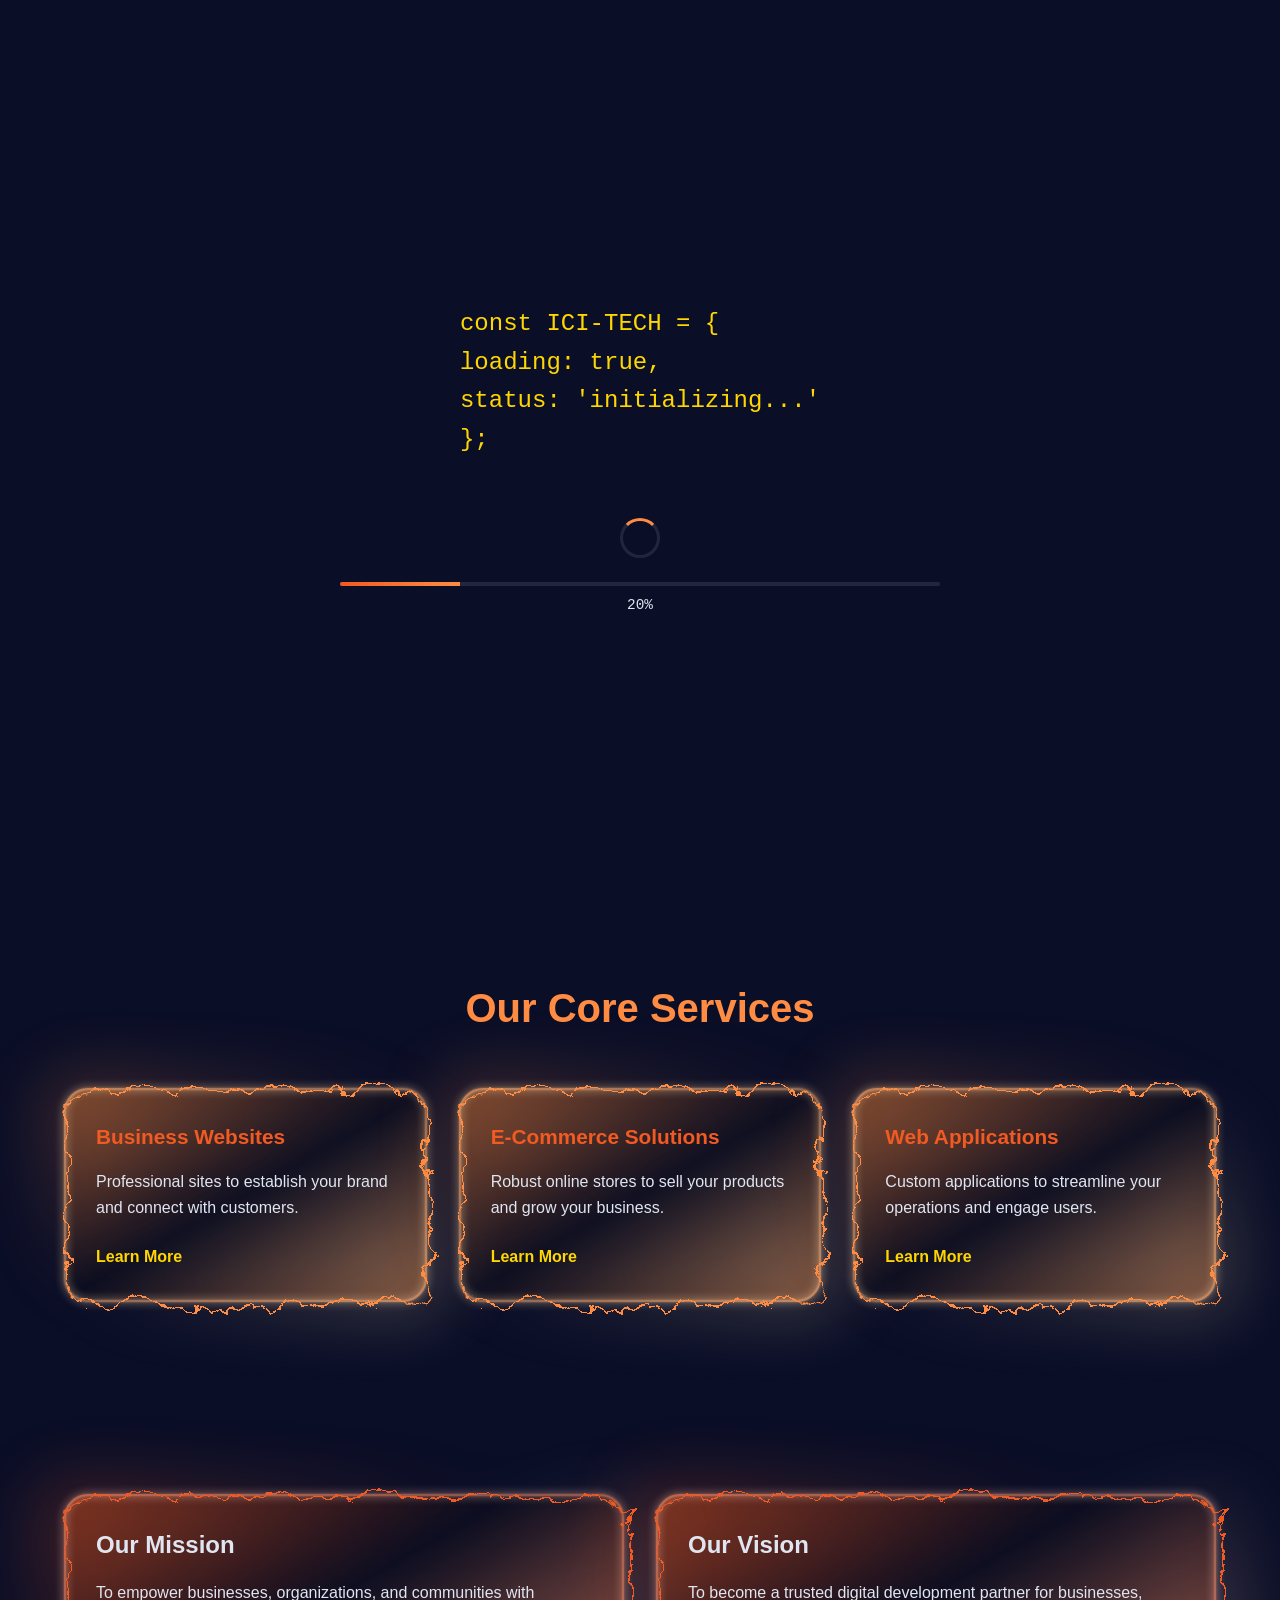
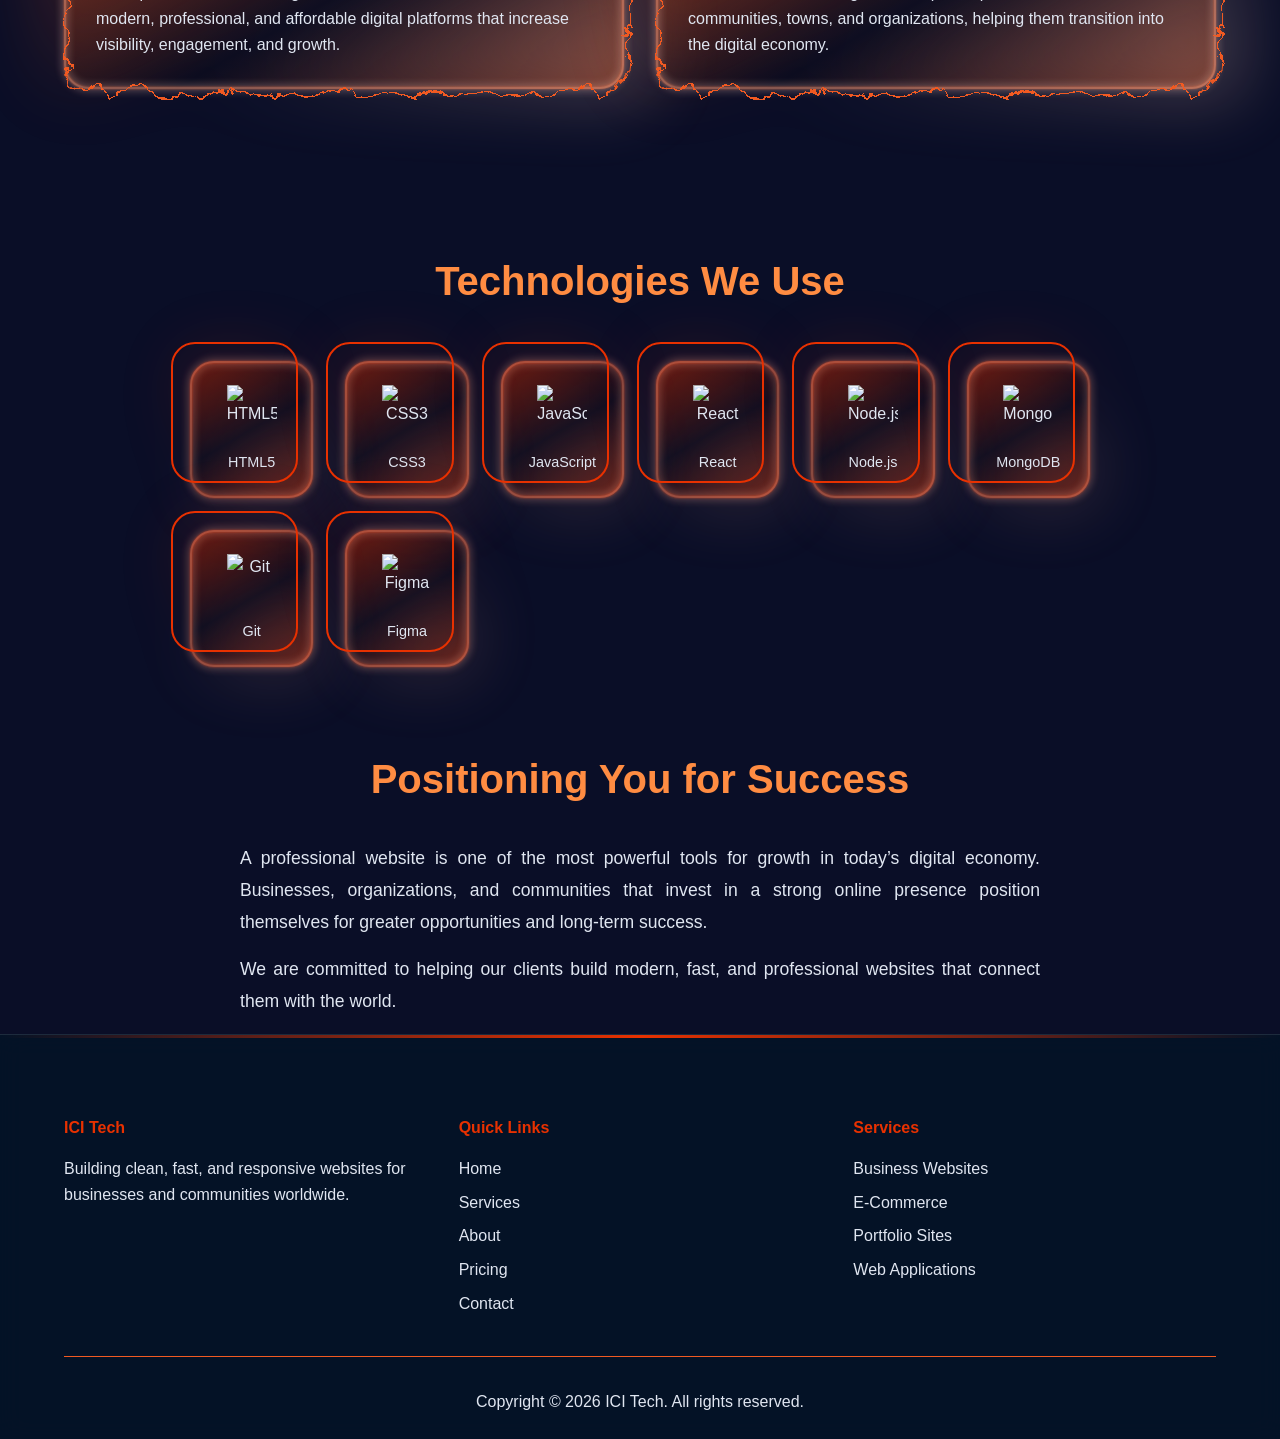
==== commit 853363d3: "Add files via upload" ====
--- a/index.html
+++ b/index.html
@@ -13,6 +13,69 @@
     <link rel="stylesheet" href="https://unpkg.com/aos@next/dist/aos.css" />
 </head>
 <body>
+    <!-- SVG Filter for Electric Borders -->
+    <svg style="position: absolute; width: 0; height: 0; overflow: hidden;" aria-hidden="true">
+      <defs>
+        <!-- Filter 1: Turbulence Top/Bottom -->
+        <filter id="🌀↖️" colorInterpolationFilters="sRGB" x="-20%" y="-20%" width="140%" height="140%">
+          <feTurbulence type="turbulence" baseFrequency="0.02" numOctaves="10" result="noise1" seed="1" />
+          <feOffset in="noise1" dx="0" dy="0" result="offsetNoise1">
+            <animate attributeName="dy" values="700; 0" dur="6s" repeatCount="indefinite" calcMode="linear" />
+          </feOffset>
+          <feTurbulence type="turbulence" baseFrequency="0.02" numOctaves="10" result="noise2" seed="1" />
+          <feOffset in="noise2" dx="0" dy="0" result="offsetNoise2">
+            <animate attributeName="dy" values="0; -700" dur="6s" repeatCount="indefinite" calcMode="linear" />
+          </feOffset>
+          <feTurbulence type="turbulence" baseFrequency="0.02" numOctaves="10" result="noise1" seed="2" />
+          <feOffset in="noise1" dx="0" dy="0" result="offsetNoise3">
+            <animate attributeName="dx" values="490; 0" dur="6s" repeatCount="indefinite" calcMode="linear" />
+          </feOffset>
+          <feTurbulence type="turbulence" baseFrequency="0.02" numOctaves="10" result="noise2" seed="2" />
+          <feOffset in="noise2" dx="0" dy="0" result="offsetNoise4">
+            <animate attributeName="dx" values="0; -490" dur="6s" repeatCount="indefinite" calcMode="linear" />
+          </feOffset>
+          <feComposite in="offsetNoise1" in2="offsetNoise2" result="part1" />
+          <feComposite in="offsetNoise3" in2="offsetNoise4" result="part2" />
+          <feBlend in="part1" in2="part2" mode="color-dodge" result="combinedNoise" />
+          <feDisplacementMap in="SourceGraphic" in2="combinedNoise" scale="30" xChannelSelector="R" yChannelSelector="B" />
+        </filter>
+        
+        <!-- Filter 2: Hue Rotate -->
+        <filter id="🌀🎨" colorInterpolationFilters="sRGB" x="-20%" y="-20%" width="140%" height="140%">
+          <feTurbulence type="turbulence" baseFrequency="0.02" numOctaves="7" />
+          <feColorMatrix type="hueRotate" result="pt1">
+            <animate attributeName="values" values="0;360;" dur=".6s" repeatCount="indefinite" calcMode="paced" />
+          </feColorMatrix>
+          <feComposite />
+          <feTurbulence type="turbulence" baseFrequency="0.03" numOctaves="7" seed="5" />
+          <feColorMatrix type="hueRotate" result="pt2">
+            <animate attributeName="values" values="0; 333; 199; 286; 64; 168; 256; 157; 360;" dur="5s" repeatCount="indefinite" calcMode="paced" />
+          </feColorMatrix>
+          <feBlend in="pt1" in2="pt2" mode="normal" result="combinedNoise" />
+          <feDisplacementMap in="SourceGraphic" scale="30" xChannelSelector="R" yChannelSelector="B" />
+        </filter>
+      </defs>
+    </svg>
+
+        <!-- Loader Screen -->
+    <div class="loader-screen" id="loader">
+        <div class="loader-content">
+            <div class="loader-code-text">
+                <div class="code-line">const ICI-TECH = {</div>
+                <div class="code-line">  loading: true,</div>
+                <div class="code-line">  status: 'initializing...'</div>
+                <div class="code-line">};</div>
+            </div>
+            <div class="loader-spinner-wrapper">
+                <div class="loader-spinner"></div>
+            </div>
+            <div class="loader-progress-wrapper">
+                <div class="loader-progress-bar"></div>
+            </div>
+            <div class="loader-percentage" id="loaderPercent">0%</div>
+        </div>
+    </div>
+
     <!-- Navigation -->
     <nav class="navbar">
         <div class="container">
@@ -170,7 +233,7 @@
                 </div>
             </div>
             <div class="footer-bottom">
-                <p>&copy; 2026 ICI Tech. All rights reserved.</p>
+                <p>Copyright &copy; 2026 ICI Tech. All rights reserved.</p>
             </div>
         </div>
     </footer>
@@ -178,6 +241,8 @@
     <!-- Back to Top Button -->
     <a href="#" class="back-to-top" aria-label="Back to top">↑</a>
 
+    <script src="https://cdn.jsdelivr.net/npm/three@0.154.0/build/three.min.js"></script>
+    <script src="https://cdn.jsdelivr.net/npm/gsap@3.13.0/dist/gsap.min.js"></script>
     <script src="assets/script.js"></script>
     <script src="https://unpkg.com/aos@next/dist/aos.js"></script>
     <script>
--- a/assets/styles.css
+++ b/assets/styles.css
@@ -10,17 +10,17 @@
 
 :root {
     /* New Multi-color Dark Palette */
-    --dark-bg: #011627; /* Very Dark Blue - Main BG */
-    --card-bg: #0D253F; /* Deep Navy - For cards and sections */
-    --primary-color: #6200EE;   /* Accessible Purple */
-    --secondary-color: #00C4FF; /* Bright Cyan */
-    --accent-color: #D9006C;    /* Accessible Pink/Magenta */
-    --accent-color-2: #38E4A8;   /* Bright Green */
+    --dark-bg: #0A0E27; /* Deep Navy to match the gradient background */
+    --card-bg: #11183B; /* Slightly lighter navy for cards */
+    --primary-color: #F15A22;   /* Vibrant Orange */
+    --secondary-color: #FF8C42; /* Soft Coral/Orange */
+    --accent-color: #E83100;    /* Deep Red-Orange */
+    --accent-color-2: #FFD700;  /* Bright Gold/Yellow */
     
     --text-light: #E0E6F1;      /* Brighter light text */
     --text-dark: #E0E6F1;       /* Dark text is now light on dark bg */
     --white: #ffffff;           /* Keep white for pure white text */
-    --border-color: rgba(46, 196, 182, 0.3);
+    --border-color: rgba(241, 90, 34, 0.3);
 
     --shadow: 0 4px 12px rgba(0, 0, 0, 0.3);
     --shadow-lg: 0 8px 24px rgba(0, 0, 0, 0.4);
@@ -30,12 +30,17 @@
     font-family: 'Segoe UI', Tahoma, Geneva, Verdana, sans-serif;
     line-height: 1.6;
     color: var(--text-light);
-    background-color: var(--dark-bg); /* Fallback color */
-    background-image: linear-gradient(rgba(1, 22, 39, 0.85), rgba(1, 22, 39, 0.85)), url('../assets/img/hero\ img.jpg');
-    background-size: cover;
-    background-position: center center;
-    background-repeat: no-repeat;
-    background-attachment: fixed;
+    background-color: var(--dark-bg);
+    min-height: 100vh;
+}
+
+#webGLApp {
+    position: fixed;
+    top: 0;
+    left: 0;
+    width: 100%;
+    height: 100%;
+    z-index: -1; /* Ensures it stays behind content */
 }
 
 body.no-bg-image {
@@ -78,7 +83,7 @@
 }
 
 .navbar.scrolled {
-    background-color: rgba(1, 22, 39, 0.95); /* More opaque background */
+    background-color: rgba(10, 14, 39, 0.95); /* More opaque background */
     box-shadow: var(--shadow-lg); /* A stronger shadow for more depth */
     -webkit-backdrop-filter: blur(10px);
     backdrop-filter: blur(10px);
@@ -240,16 +245,10 @@
 /* ============================================
    Introduction Section
    ============================================ */
-
-.introduction {
-    padding: 5rem 1.5rem;
-    background-color: var(--card-bg);
-    text-align: center;
-}
-
 .introduction h2 {
     font-size: 2.5rem;
-    margin-bottom: 1.5rem;
+    text-align: center;
+    margin-bottom: 2rem;
     color: var(--secondary-color);
 }
 
@@ -281,18 +280,8 @@
 .mission-card,
 .vision-card {
     background-color: var(--card-bg);
-    padding: 2rem;
-    border-radius: 8px;
     box-shadow: var(--shadow);
     transition: transform 0.3s ease, box-shadow 0.3s ease;
-}
-
-.mission-card {
-    border-left: 5px solid var(--primary-color);
-}
-
-.vision-card {
-    border-left: 5px solid var(--accent-color);
 }
 
 .mission-card:hover,
@@ -313,7 +302,6 @@
 
 .services {
     padding: 5rem 1.5rem;
-    background-color: var(--card-bg);
 }
 
 .services h2 {
@@ -331,17 +319,13 @@
 
 .service-card {
     background-color: var(--dark-bg);
-    padding: 2rem;
-    border-radius: 8px;
     box-shadow: var(--shadow);
     transition: all 0.3s ease;
-    border-top: 4px solid var(--primary-color);
 }
 
 .service-card:hover {
     transform: translateY(-10px) scale(1.02);
     box-shadow: var(--shadow-lg);
-    border-top-color: var(--accent-color);
 }
 
 .service-card h3 {
@@ -381,7 +365,6 @@
 
 .why-choose {
     padding: 5rem 1.5rem;
-    background-color: var(--dark-bg);
 }
 
 .why-choose h2 {
@@ -393,35 +376,71 @@
 
 .features-grid {
     display: grid;
-    grid-template-columns: repeat(auto-fit, minmax(250px, 1fr));
-    gap: 2rem;
+    grid-template-columns: repeat(auto-fit, minmax(280px, 1fr));
+    gap: 2.5rem;
 }
 
 .feature {
     text-align: center;
-    padding: 2rem;
-    background-color: var(--card-bg);
-    border-radius: 8px;
-    transition: all 0.3s ease;
+    background: rgba(17, 24, 59, 0.4);
+    -webkit-backdrop-filter: blur(12px);
+    backdrop-filter: blur(12px);
+    transition: all 0.4s cubic-bezier(0.175, 0.885, 0.32, 1.275);
+    padding: 3rem 2rem;
+    border-radius: 1.5rem;
+    border: 1px solid rgba(255, 140, 66, 0.15);
+    display: flex;
+    flex-direction: column;
+    align-items: center;
+    gap: 1.5rem;
+    position: relative;
+    overflow: hidden;
+    box-shadow: 0 8px 32px rgba(0, 0, 0, 0.2);
 }
 
 .feature:hover {
-    background-color: var(--primary-color);
-    transform: translateY(-5px);
-}
-
-.feature:hover h4, .feature:hover p {
-    color: var(--white);
+    background: rgba(17, 24, 59, 0.8);
+    transform: translateY(-10px);
+    border-color: rgba(255, 140, 66, 0.5);
+    box-shadow: 0 15px 40px -10px rgba(255, 140, 66, 0.3);
+}
+
+.feature-icon {
+    width: 70px;
+    height: 70px;
+    background: linear-gradient(135deg, var(--dark-bg), var(--card-bg));
+    border: 2px solid var(--secondary-color);
+    border-radius: 20px;
+    display: flex;
+    align-items: center;
+    justify-content: center;
+    color: var(--secondary-color);
+    transition: all 0.4s ease;
+    box-shadow: 0 0 20px rgba(255, 140, 66, 0.2) inset, 0 0 20px rgba(255, 140, 66, 0.2);
+}
+
+.feature-icon svg {
+    width: 35px;
+    height: 35px;
+}
+
+.feature:hover .feature-icon {
+    background: var(--secondary-color);
+    color: var(--dark-bg);
+    transform: scale(1.15) rotate(10deg);
+    box-shadow: 0 0 30px rgba(255, 140, 66, 0.5);
 }
 
 .feature h4 {
-    color: var(--primary-color);
+    color: var(--white);
     margin-bottom: 0.5rem;
-    font-size: 1.2rem;
+    font-size: 1.3rem;
+    font-weight: 700;
 }
 
 .feature p {
     color: var(--text-light);
+    font-size: 0.95rem;
 }
 
 /* ============================================
@@ -430,7 +449,6 @@
 
 .pricing {
     padding: 5rem 1.5rem;
-    background-color: var(--card-bg);
 }
 
 .pricing h2 {
@@ -455,16 +473,12 @@
 
 .price-card {
     background-color: var(--dark-bg);
-    padding: 2.5rem;
-    border-radius: 8px;
     box-shadow: var(--shadow);
     text-align: center;
     transition: all 0.3s ease;
-    border-top: 4px solid var(--border-color);
 }
 
 .price-card.featured {
-    border-top: 4px solid var(--primary-color);
     transform: scale(1.05);
     box-shadow: var(--shadow-lg);
 }
@@ -584,7 +598,6 @@
 
 .target-clients {
     padding: 5rem 1.5rem;
-    background-color: var(--dark-bg);
 }
 
 .target-clients h2 {
@@ -603,11 +616,9 @@
 .client-item {
     background-color: transparent;
     padding: 1.5rem;
-    border-radius: 8px;
     text-align: center;
     font-weight: 500;
     color: var(--accent-color-2);
-    border: 2px solid var(--accent-color-2);
     transition: all 0.3s ease;
 }
 
@@ -622,7 +633,6 @@
 
 .process {
     padding: 5rem 1.5rem;
-    background-color: var(--card-bg);
 }
 
 .process h2 {
@@ -634,47 +644,86 @@
 
 .process-steps {
     display: grid;
-    grid-template-columns: repeat(auto-fit, minmax(150px, 1fr));
-    gap: 2rem;
+    grid-template-columns: repeat(auto-fit, minmax(200px, 1fr));
+    gap: 3rem 2rem;
+    position: relative;
+}
+
+@media (min-width: 769px) {
+    .process-steps::before {
+        content: '';
+        position: absolute;
+        top: 30px;
+        left: 5%;
+        right: 5%;
+        height: 2px;
+        background: linear-gradient(90deg, transparent, var(--accent-color), var(--primary-color), transparent);
+        z-index: 0;
+        opacity: 0.5;
+    }
 }
 
 .step {
     text-align: center;
-    padding: 2rem 1rem;
+    background: rgba(10, 14, 39, 0.6);
+    -webkit-backdrop-filter: blur(12px);
+    backdrop-filter: blur(12px);
+    border: 1px solid rgba(232, 49, 0, 0.2);
+    padding: 3.5rem 2rem 2rem;
+    border-radius: 1.5rem;
+    transition: all 0.4s cubic-bezier(0.175, 0.885, 0.32, 1.275);
+    position: relative;
+    box-shadow: 0 8px 32px rgba(0, 0, 0, 0.2);
+    z-index: 1;
+    margin-top: 30px;
+}
+
+.step:hover {
+    border-color: var(--accent-color);
+    transform: translateY(-10px);
+    box-shadow: 0 15px 40px -10px rgba(232, 49, 0, 0.3);
+}
+
+.step-number {
+    position: absolute;
+    top: -30px;
+    left: 50%;
+    transform: translateX(-50%);
+    width: 60px;
+    height: 60px;
     background-color: var(--dark-bg);
-    border-radius: 8px;
-    box-shadow: var(--shadow);
-    transition: all 0.3s ease;
-}
-
-.step:hover {
-    box-shadow: var(--shadow-lg);
-    transform: translateY(-5px);
-}
-
-.step-number {
-    width: 50px;
-    height: 50px;
-    background-color: var(--primary-color);
-    color: var(--white);
+    border: 3px solid var(--accent-color);
+    color: var(--white);
+    box-shadow: 0 0 20px rgba(232, 49, 0, 0.3) inset, 0 0 20px rgba(232, 49, 0, 0.3);
     border-radius: 50%;
     display: flex;
     align-items: center;
     justify-content: center;
     font-size: 1.5rem;
-    font-weight: bold;
-    margin: 0 auto 1rem;
+    font-weight: 800;
+    transition: all 0.4s ease;
+    z-index: 2;
+    margin: 0;
+}
+
+.step:hover .step-number {
+    background-color: var(--accent-color);
+    color: var(--white);
+    box-shadow: 0 0 30px rgba(232, 49, 0, 0.6);
+    transform: translateX(-50%) scale(1.15);
 }
 
 .step h4 {
-    color: var(--primary-color);
+    color: var(--white);
     margin-bottom: 0.5rem;
-    font-size: 1.1rem;
+    font-size: 1.3rem;
+    font-weight: 700;
 }
 
 .step p {
     color: var(--text-light);
-    font-size: 0.9rem;
+    font-size: 1rem;
+    line-height: 1.6;
 }
 
 /* ============================================
@@ -683,7 +732,6 @@
 
 .benefits {
     padding: 5rem 1.5rem;
-    background-color: var(--dark-bg);
 }
 
 .benefits h2 {
@@ -705,9 +753,7 @@
     display: flex;
     align-items: center;
     gap: 1rem;
-    padding: 1.5rem;
     background-color: var(--card-bg);
-    border-radius: 8px;
     transition: all 0.3s ease;
 }
 
@@ -741,7 +787,6 @@
 
 .contact {
     padding: 5rem 1.5rem;
-    background: linear-gradient(135deg, var(--primary-color) 0%, var(--secondary-color) 100%);
     color: var(--white);
     text-align: center;
 }
@@ -768,7 +813,7 @@
 .contact-info {
     background: rgba(255, 255, 255, 0.1);
     padding: 2.5rem;
-    border-radius: 5px;
+    border-radius: 1.5em; /* Match electric border radius */
 }
 
 .contact-info h3 {
@@ -845,8 +890,8 @@
 .contact-form input:focus,
 .contact-form select:focus,
 .contact-form textarea:focus {
-    outline: 2px solid var(--accent-color-2);
-    box-shadow: none;
+    outline: none;
+    box-shadow: 0 0 0 2px var(--accent-color-2);
 }
 
 .contact-form button {
@@ -858,7 +903,10 @@
    ============================================ */
 
 .footer {
-    background-color: var(--dark-bg);
+    background-color: rgba(1, 22, 39, 0.6);
+    -webkit-backdrop-filter: blur(12px);
+    backdrop-filter: blur(12px);
+    border-top: 1px solid rgba(255, 255, 255, 0.1);
     color: var(--text-light);
     padding: 5rem 1.5rem 1.5rem;
     position: relative;
@@ -973,13 +1021,13 @@
 
 .back-to-top:hover,
 .back-to-top:focus {
-    background-color: #25a296; /* Darker accent */
+    background-color: #B82700; /* Darker accent */
     transform: translateY(-3px);
     color: var(--white);
 }
 
 .back-to-top:focus {
-    outline: 2px solid #25a296;
+    outline: 2px solid #B82700;
     outline-offset: 2px;
 }
 
@@ -988,7 +1036,6 @@
 /* Core Services Section (index.html) */
 .core-services {
     padding: 5rem 1.5rem;
-    background-color: var(--card-bg);
 }
 .core-services h2 {
     font-size: 2.5rem;
@@ -1009,7 +1056,6 @@
 /* Tech Stack Section (index.html) */
 .tech-stack {
     padding: 5rem 1.5rem;
-    background-color: var(--card-bg);
 }
 
 .tech-stack h2 {
@@ -1029,8 +1075,6 @@
 
 .tech-item {
     background-color: var(--dark-bg);
-    padding: 1.5rem;
-    border-radius: 8px;
     display: flex;
     flex-direction: column;
     align-items: center;
@@ -1069,7 +1113,14 @@
 
 @media (max-width: 768px) {
     body {
-        background-attachment: scroll; /* Improve performance on mobile */
+        background-attachment: fixed;
+        background-position: center;
+        background-size: cover;
+    }
+
+    /* Reduce section padding for tablet */
+    .introduction, .services, .why-choose, .pricing, .process, .benefits, .contact, .core-services, .tech-stack, .mission-vision, .faq {
+        padding: 4rem 1.5rem;
     }
 
     .hamburger {
@@ -1084,6 +1135,9 @@
         right: 0;
         flex-direction: column;
         background-color: var(--card-bg);
+        background-color: rgba(241, 90, 34, 0.9); /* Glassy transparent orange */
+        -webkit-backdrop-filter: blur(12px);
+        backdrop-filter: blur(12px);
         gap: 0;
         padding: 1rem 0;
         box-shadow: var(--shadow);
@@ -1094,6 +1148,21 @@
         display: flex;
     }
 
+    @keyframes menuLinkFadeIn {
+        from { opacity: 0; transform: translateY(-15px); }
+        to { opacity: 1; transform: translateY(0); }
+    }
+
+    .nav-menu.active li {
+        opacity: 0;
+        animation: menuLinkFadeIn 0.4s ease forwards;
+    }
+    .nav-menu.active li:nth-child(1) { animation-delay: 0.1s; }
+    .nav-menu.active li:nth-child(2) { animation-delay: 0.2s; }
+    .nav-menu.active li:nth-child(3) { animation-delay: 0.3s; }
+    .nav-menu.active li:nth-child(4) { animation-delay: 0.4s; }
+    .nav-menu.active li:nth-child(5) { animation-delay: 0.5s; }
+
     .nav-menu li {
         width: 100%;
     }
@@ -1118,8 +1187,13 @@
         grid-template-columns: 1fr;
     }
 
+    .price-card {
+        padding: 2rem;
+    }
+
     .price-card.featured {
-        transform: scale(1);
+        transform: none;
+        box-shadow: var(--shadow);
     }
 
     .price-card.featured:hover {
@@ -1131,84 +1205,49 @@
     }
 
     .process-steps {
-        grid-template-columns: repeat(2, 1fr);
+        grid-template-columns: 1fr;
     }
 
     .contact-wrapper {
         grid-template-columns: 1fr;
     }
-}
-
-@media (max-width: 480px) {
-    .navbar .container {
-        padding: 0.8rem 1rem;
-    }
-
-    .logo {
-        font-size: 1.3rem;
-    }
-
-    .hero {
-        padding: 50px 1rem;
-        min-height: 350px;
-    }
-
-    .hero-content h1 {
-        font-size: 1.5rem;
-    }
-
-    .hero-content p {
-        font-size: 0.95rem;
-    }
-
-    .introduction p {
-        font-size: 0.95rem;
-        text-align: left;
-    }
-
-
-    .introduction h2,
-    .services h2,
-    .why-choose h2,
-    .pricing h2,
-    .process h2,
-    .benefits h2,
-    .contact h2,
-    .core-services h2,
-    .tech-stack h2 {
-        font-size: 1.8rem;
-    }
-    .process-steps {
+
+    .footer-content {
         grid-template-columns: 1fr;
     }
 
-    .benefits-list {
-        grid-template-columns: 1fr;
-    }
-
-    .clients-grid {
-        grid-template-columns: repeat(2, 1fr);
-    }
-}
-
-/* ============================================
-   FAQ Accordion
-   ============================================ */
+    .footer-section {
+        text-align: center;
+    }
+
+    .social-links {
+        justify-content: center;
+    }
+}
+
+/* =======
+   FAQ Section
+   =========================================== */
 
 .faq {
     padding: 5rem 1.5rem;
-    background-color: var(--dark-bg);
-}
+}
+
+.faq h2 {
+    font-size: 2.5rem;
+    text-align: center;
+    margin-bottom: 3rem;
+    color: var(--secondary-color);
+} 
 
 .faq-accordion {
     max-width: 800px;
-    margin: 2rem auto 0;
+    margin: 2rem auto;
 }
 
 .faq-item {
     border-bottom: 1px solid var(--border-color);
 }
-
 .faq-item:last-child {
     border-bottom: none;
 }
@@ -1232,8 +1271,7 @@
 }
 
 .faq-question span:first-child { /* The text */
-    color: var(--white);
-    font-size: 1.2rem;
+    color: var(--text-light);
     font-weight: 500;
     font-family: inherit;
     padding-right: 1rem;
@@ -1245,18 +1283,18 @@
     color: var(--secondary-color);
     transition: transform 0.3s ease;
     flex-shrink: 0;
-    user-select:none;
+    -webkit-user-select: none;
+    user-select: none;
 }
 
 .faq-answer {
     max-height: 0;
     overflow: hidden;
-    transition: max-height 0.4s ease-out;
+    transition: max-height 0.5s cubic-bezier(0.4, 0, 0.2, 1);
 }
 
 .faq-answer p {
     padding-bottom: 1.5rem;
-    margin: 0;
     color: var(--text-light);
     opacity: 0.9;
     line-height: 1.7;
@@ -1264,9 +1302,278 @@
 
 /* Active state for accordion */
 .faq-item.active .faq-answer {
-    max-height: 300px; /* A safe height for the content */
+    max-height: 500px; /* A safe height for the content */
 }
 
 .faq-item.active .faq-icon {
     transform: rotate(45deg);
+}
+
+/* ============================================
+   Star Canvas Background
+   ============================================ */
+
+/* ============================================
+   Loader Screen
+   ============================================ */
+.loader-screen {
+    position: fixed;
+    top: 0;
+    left: 0;
+    width: 100%;
+    height: 100%;
+    background-color: var(--dark-bg);
+    z-index: 9999;
+    display: flex;
+    justify-content: center;
+    align-items: center;
+    transition: opacity 0.5s ease, visibility 0.5s ease;
+}
+
+.loader-screen.hidden {
+    opacity: 0;
+    visibility: hidden;
+}
+
+.loader-content {
+    width: 90%;
+    max-width: 600px;
+    text-align: center;
+    display: flex;
+    flex-direction: column;
+    align-items: center;
+}
+
+.loader-code-text {
+    text-align: left;
+    background: transparent;
+    padding: 1.5rem;
+    border-radius: 8px;
+    font-family: 'Courier New', Courier, monospace;
+    font-size: 1.5rem;
+    line-height: 1.4;
+    color: var(--accent-color-2);
+    margin-bottom: 2rem;
+    border-left: none;
+    box-shadow: none;
+    width: fit-content;
+    margin-inline: auto;
+}
+
+.code-line {
+    margin-bottom: 5px;
+    opacity: 0;
+    animation: fadeInCode 0.5s forwards;
+}
+
+.code-line:nth-child(1) { animation-delay: 0.1s; }
+.code-line:nth-child(2) { animation-delay: 0.3s; }
+.code-line:nth-child(3) { animation-delay: 0.5s; }
+.code-line:nth-child(4) { animation-delay: 0.7s; }
+
+@keyframes fadeInCode {
+    to { opacity: 1; }
+}
+
+.loader-spinner-wrapper {
+    display: flex;
+    justify-content: center;
+    margin-bottom: 1.5rem;
+}
+
+.loader-spinner {
+    width: 40px;
+    height: 40px;
+    border: 3px solid rgba(255,255,255,0.1);
+    border-top: 3px solid var(--secondary-color);
+    border-radius: 50%;
+    animation: spin 1s linear infinite;
+}
+
+@keyframes spin {
+    0% { transform: rotate(0deg); }
+    100% { transform: rotate(360deg); }
+}
+
+.loader-progress-wrapper {
+    height: 4px;
+    background: rgba(255,255,255,0.1);
+    border-radius: 4px;
+    margin-bottom: 0.5rem;
+    overflow: hidden;
+    width: 100%;
+}
+
+.loader-progress-bar {
+    height: 100%;
+    background: linear-gradient(90deg, var(--primary-color), var(--secondary-color));
+    width: 0%;
+    transition: width 0.1s ease;
+}
+
+.loader-percentage {
+    color: var(--text-light);
+    font-size: 0.9rem;
+    font-family: monospace;
+}
+
+/* Typewriter Cursor Effect */
+.typing-cursor::after {
+    content: '|';
+    display: inline-block;
+    color: var(--secondary-color);
+    animation: blink-cursor 0.75s step-end infinite;
+}
+
+@keyframes blink-cursor {
+    0%, 100% { opacity: 1; }
+    50% { opacity: 0; }
+}
+
+/* ============================================
+   Electric Border Components
+   ============================================ */
+
+.electric-card {
+    position: relative;
+    border-radius: 1.5em;
+    isolation: isolate;
+    box-shadow: none !important; /* Remove original card shadow */
+    /* Default Variables */
+    --electric-border-color: var(--primary-color);
+    --electric-light-color: #FFB347; /* Fallback light orange */
+    --gradient-color: rgba(241, 90, 34, 0.4);
+    --f: url(#🌀↖️); /* Default filter */
+
+    background: linear-gradient(
+        -30deg,
+        var(--gradient-color),
+        transparent,
+        var(--gradient-color)
+    ),
+    linear-gradient(
+        to bottom,
+        rgba(0,0,0,0.2),
+        rgba(0,0,0,0.2)
+    );
+    
+    /* Try to use modern color syntax if supported */
+    @supports (color: oklch(from red l c h)) {
+        --electric-light-color: oklch(from var(--electric-border-color) l c h);
+        --gradient-color: oklch(from var(--electric-border-color) 0.3 calc(c / 2) h / 0.4);
+    }
+}
+
+/* Electric Border Color Variants */
+.electric-card[data-color="gold"] {
+    --electric-border-color: var(--accent-color-2); /* #FFD700 */
+    --electric-light-color: #FFFACD; /* LemonChiffon, a light yellow */
+    --gradient-color: rgba(255, 215, 0, 0.4);
+}
+
+.electric-card[data-color="cyan"] { /* Was cyan, now coral for Service Cards */
+    --electric-border-color: var(--secondary-color); /* #FF8C42 */
+    --electric-light-color: #FFE0B2; /* Moccasin, a light orange */
+    --gradient-color: rgba(255, 140, 66, 0.4);
+}
+
+.electric-card[data-color="green"] { /* Was green, now orange for Mission/Vision */
+    --electric-border-color: var(--primary-color); /* #F15A22 */
+    --electric-light-color: #FFCCBC; /* A light reddish-orange */
+    --gradient-color: rgba(241, 90, 34, 0.4);
+}
+
+.electric-card[data-color="pink"] { /* Was pink, now deep red-orange for Tech Items */
+    --electric-border-color: var(--accent-color); /* #E83100 */
+    --electric-light-color: #FFAB91; /* A light red-orange */
+    --gradient-color: rgba(232, 49, 0, 0.4);
+}
+
+.electric-card[data-effect="hue"] {
+    --f: url(#🌀🎨);
+    --electric-border-color: var(--secondary-color);
+}
+
+.electric-card .inner-container {
+    position: absolute;
+    inset: 0;
+    pointer-events: none;
+    z-index: 1;
+}
+
+.electric-card .border-outer {
+    border: 2px solid rgba(255, 255, 255, 0.1);
+    border-radius: 1.5em;
+    padding-right: .15em;
+    padding-bottom: .15em;
+    position: absolute;
+    inset: 0;
+}
+
+.electric-card .main-card {
+    width: 100%;
+    height: 100%;
+    border-radius: 1.5em;
+    border: 2px solid var(--electric-border-color);
+    margin-top: -4px;
+    margin-left: -4px;
+    filter: var(--f);
+    box-sizing: content-box; /* Ensure border doesn't shrink content area */
+}
+
+.electric-card .glow-layer-1 {
+    border: 2px solid var(--electric-border-color);
+    border-radius: 1.5em;
+    position: absolute;
+    inset: 0;
+    filter: blur(1px);
+    opacity: 0.6;
+}
+
+.electric-card .glow-layer-2 {
+    border: 2px solid var(--electric-light-color);
+    border-radius: 1.5em;
+    position: absolute;
+    inset: 0;
+    filter: blur(4px);
+}
+
+.electric-card .background-glow {
+    position: absolute;
+    inset: 0;
+    border-radius: 1.5em;
+    filter: blur(32px);
+    transform: scale(1.1);
+    opacity: 0.3;
+    z-index: -1;
+    background: linear-gradient(
+        -30deg,
+        var(--electric-light-color),
+        transparent,
+        var(--electric-border-color)
+    );
+}
+
+.electric-card .content-container {
+    position: relative;
+    z-index: 2;
+    padding: 2rem;
+    height: 100%;
+    width: 100%;
+    display: flex;
+    flex-direction: column;
+}
+
+/* Adjustments for specific card types inside content container */
+.electric-card .content-container h3, 
+.electric-card .content-container h4 {
+    margin-top: 0; /* Reset margins that might be affected by flex */
+}
+
+/* Tech item specific layout adjustments */
+.tech-item.electric-card .content-container {
+    padding: 1.5rem;
+    align-items: center;
+    justify-content: center;
+    gap: 1rem; /* Restore gap for tech items */
 }
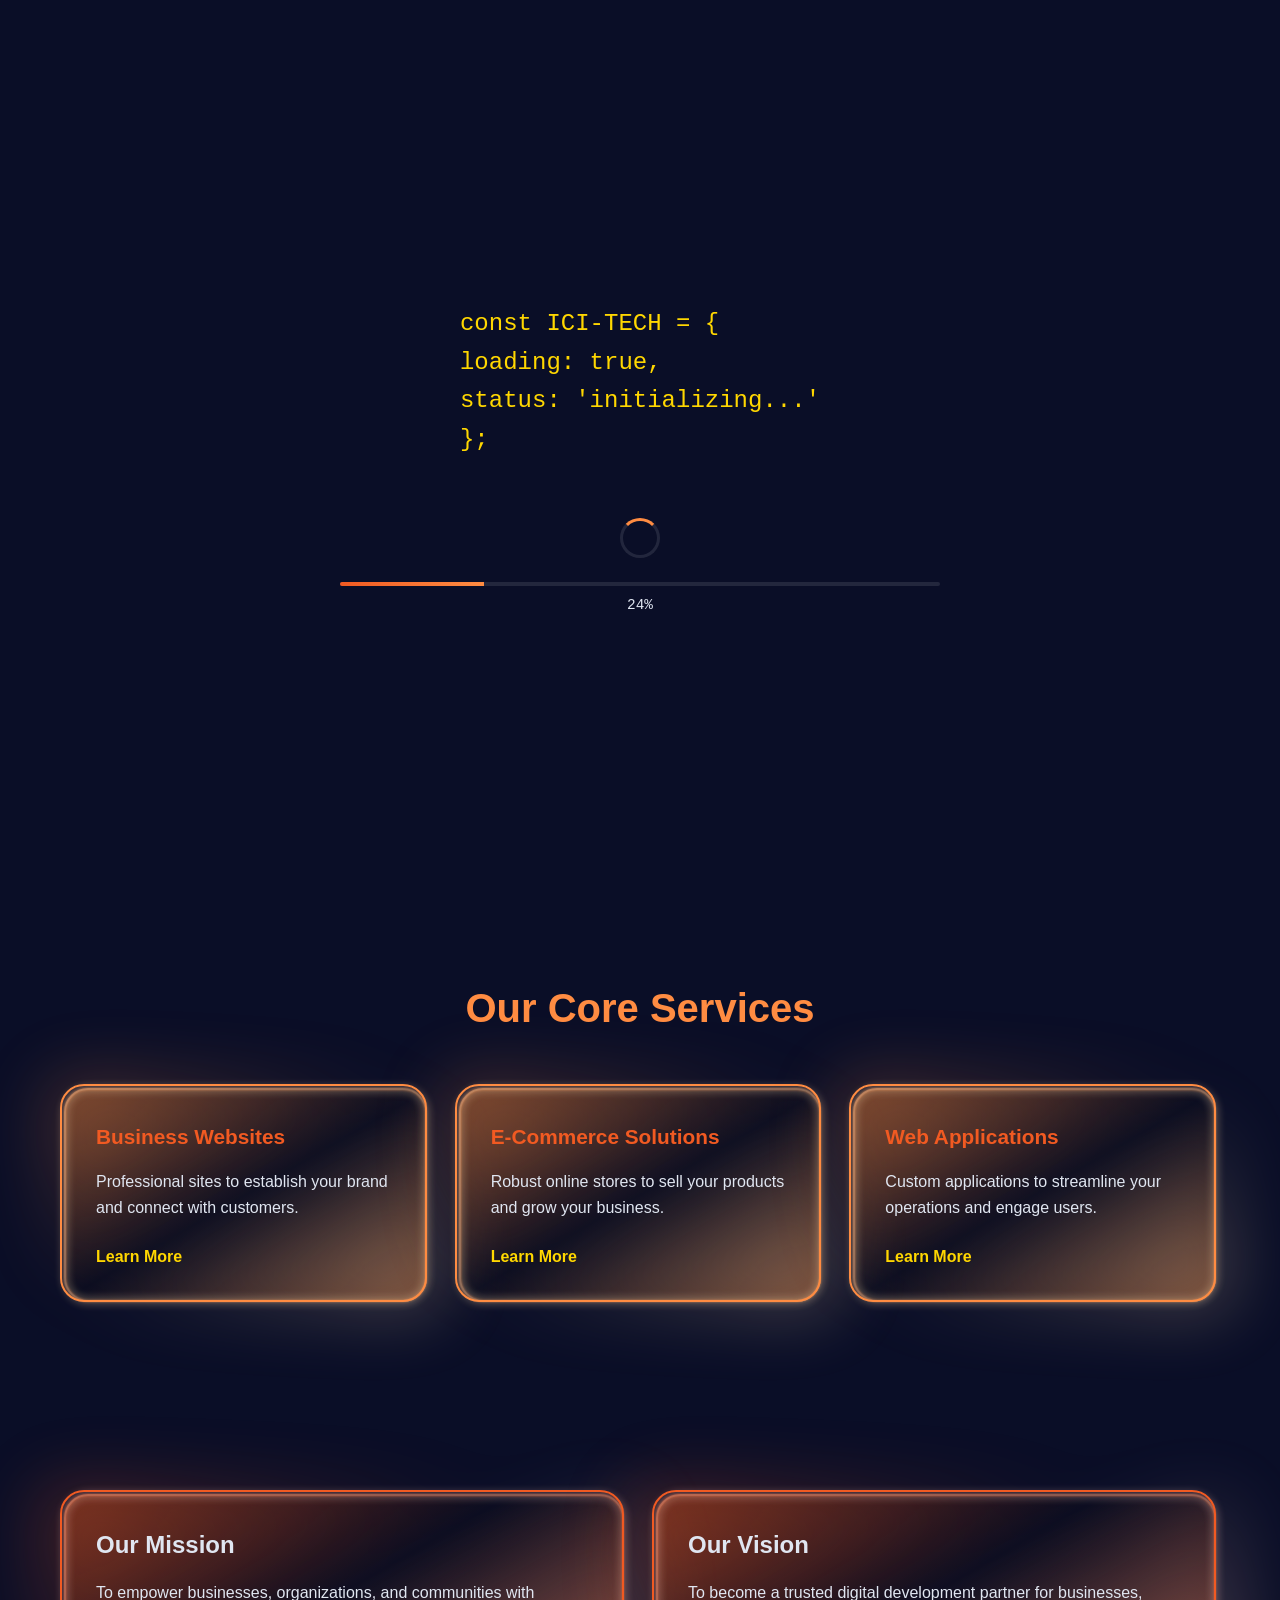
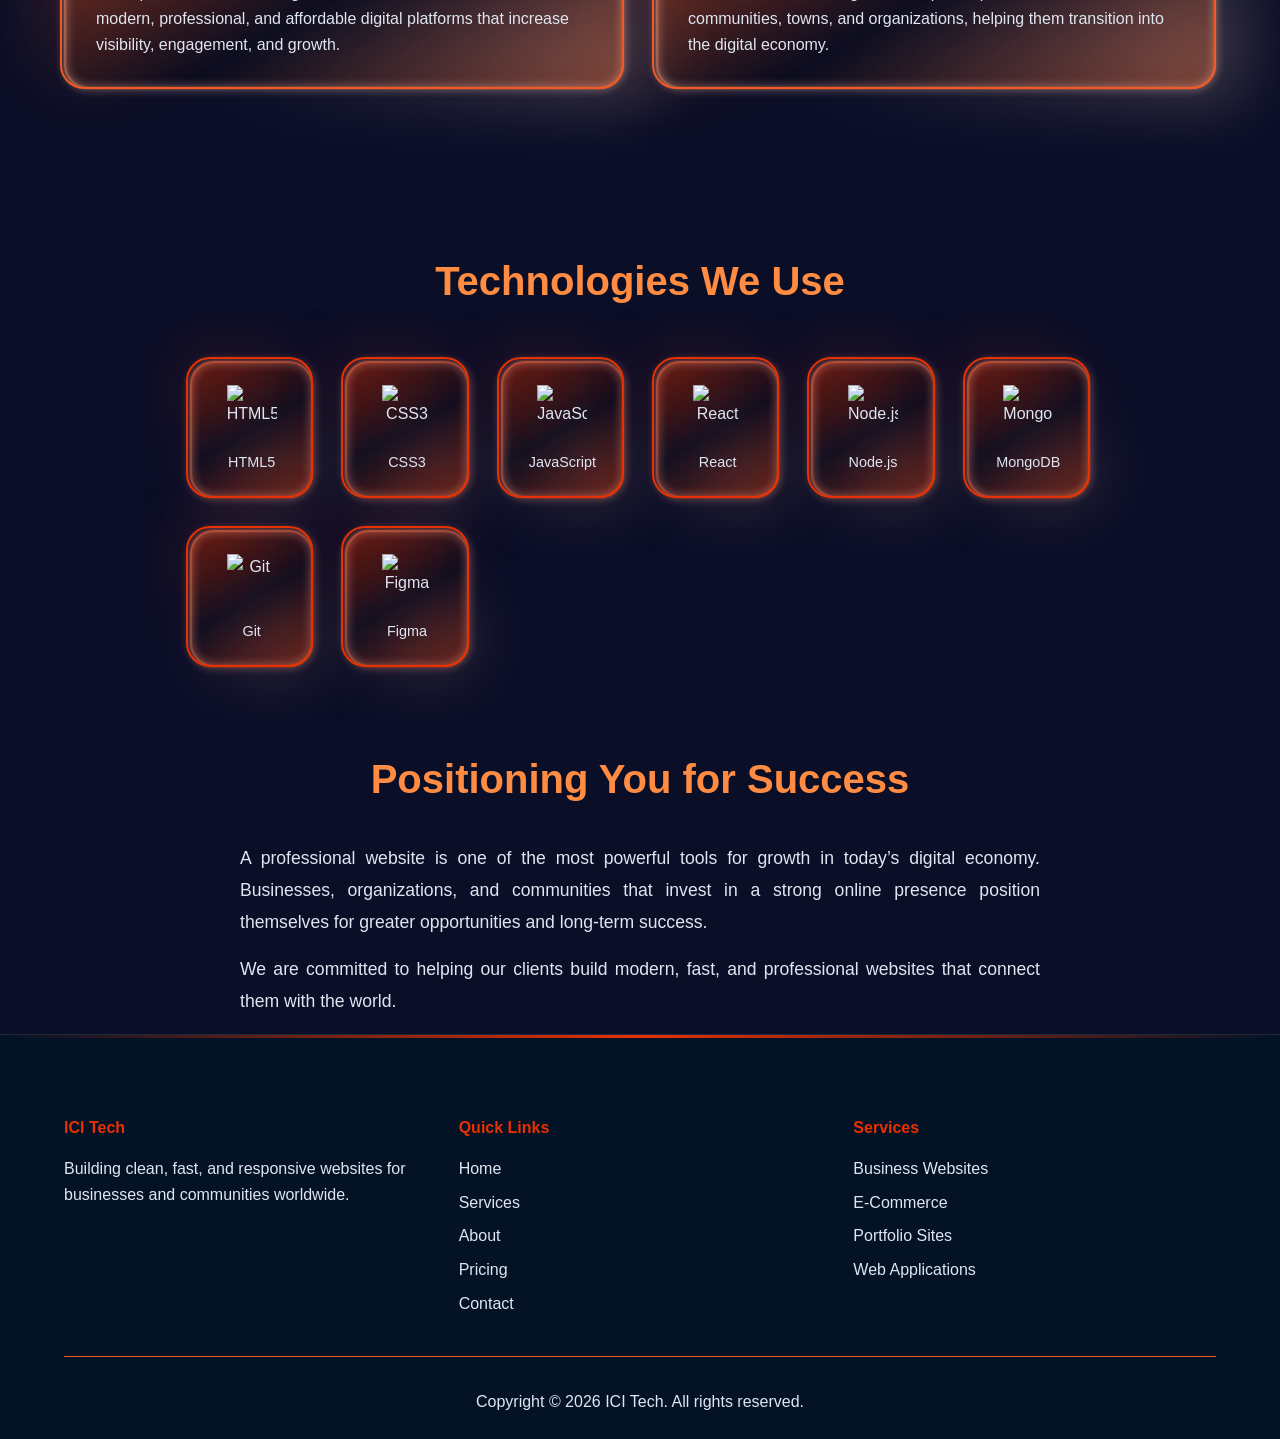
==== commit 0600f6b5: "Add files via upload" ====
--- a/index.html
+++ b/index.html
@@ -13,46 +13,22 @@
     <link rel="stylesheet" href="https://unpkg.com/aos@next/dist/aos.css" />
 </head>
 <body>
-    <!-- SVG Filter for Electric Borders -->
+    <!-- SVG Filter for Electric Borders (Static for Safari compatibility) -->
     <svg style="position: absolute; width: 0; height: 0; overflow: hidden;" aria-hidden="true">
       <defs>
-        <!-- Filter 1: Turbulence Top/Bottom -->
-        <filter id="🌀↖️" colorInterpolationFilters="sRGB" x="-20%" y="-20%" width="140%" height="140%">
-          <feTurbulence type="turbulence" baseFrequency="0.02" numOctaves="10" result="noise1" seed="1" />
-          <feOffset in="noise1" dx="0" dy="0" result="offsetNoise1">
-            <animate attributeName="dy" values="700; 0" dur="6s" repeatCount="indefinite" calcMode="linear" />
-          </feOffset>
-          <feTurbulence type="turbulence" baseFrequency="0.02" numOctaves="10" result="noise2" seed="1" />
-          <feOffset in="noise2" dx="0" dy="0" result="offsetNoise2">
-            <animate attributeName="dy" values="0; -700" dur="6s" repeatCount="indefinite" calcMode="linear" />
-          </feOffset>
-          <feTurbulence type="turbulence" baseFrequency="0.02" numOctaves="10" result="noise1" seed="2" />
-          <feOffset in="noise1" dx="0" dy="0" result="offsetNoise3">
-            <animate attributeName="dx" values="490; 0" dur="6s" repeatCount="indefinite" calcMode="linear" />
-          </feOffset>
-          <feTurbulence type="turbulence" baseFrequency="0.02" numOctaves="10" result="noise2" seed="2" />
-          <feOffset in="noise2" dx="0" dy="0" result="offsetNoise4">
-            <animate attributeName="dx" values="0; -490" dur="6s" repeatCount="indefinite" calcMode="linear" />
-          </feOffset>
-          <feComposite in="offsetNoise1" in2="offsetNoise2" result="part1" />
-          <feComposite in="offsetNoise3" in2="offsetNoise4" result="part2" />
-          <feBlend in="part1" in2="part2" mode="color-dodge" result="combinedNoise" />
-          <feDisplacementMap in="SourceGraphic" in2="combinedNoise" scale="30" xChannelSelector="R" yChannelSelector="B" />
+        <!-- Filter 1: Turbulence (Static - Safari compatible) -->
+        <filter id="electric-border-1" colorInterpolationFilters="sRGB" x="-20%" y="-20%" width="140%" height="140%">
+          <feTurbulence type="turbulence" baseFrequency="0.02" numOctaves="5" result="noise" seed="1" />
+          <feDisplacementMap in="SourceGraphic" in2="noise" scale="8" xChannelSelector="R" yChannelSelector="G" />
         </filter>
         
-        <!-- Filter 2: Hue Rotate -->
-        <filter id="🌀🎨" colorInterpolationFilters="sRGB" x="-20%" y="-20%" width="140%" height="140%">
-          <feTurbulence type="turbulence" baseFrequency="0.02" numOctaves="7" />
-          <feColorMatrix type="hueRotate" result="pt1">
-            <animate attributeName="values" values="0;360;" dur=".6s" repeatCount="indefinite" calcMode="paced" />
-          </feColorMatrix>
-          <feComposite />
-          <feTurbulence type="turbulence" baseFrequency="0.03" numOctaves="7" seed="5" />
-          <feColorMatrix type="hueRotate" result="pt2">
-            <animate attributeName="values" values="0; 333; 199; 286; 64; 168; 256; 157; 360;" dur="5s" repeatCount="indefinite" calcMode="paced" />
-          </feColorMatrix>
-          <feBlend in="pt1" in2="pt2" mode="normal" result="combinedNoise" />
-          <feDisplacementMap in="SourceGraphic" scale="30" xChannelSelector="R" yChannelSelector="B" />
+        <!-- Filter 2: Glow Effect (Static - Safari compatible) -->
+        <filter id="electric-border-2" colorInterpolationFilters="sRGB" x="-20%" y="-20%" width="140%" height="140%">
+          <feGaussianBlur in="SourceGraphic" stdDeviation="1" result="coloredBlur" />
+          <feMerge>
+            <feMergeNode in="coloredBlur" />
+            <feMergeNode in="SourceGraphic" />
+          </feMerge>
         </filter>
       </defs>
     </svg>
--- a/assets/styles.css
+++ b/assets/styles.css
@@ -24,6 +24,70 @@
 
     --shadow: 0 4px 12px rgba(0, 0, 0, 0.3);
     --shadow-lg: 0 8px 24px rgba(0, 0, 0, 0.4);
+}
+
+/* ============================================
+   Electric Border Animations (Safari Compatible)
+   ============================================ */
+
+@keyframes electric-glow {
+    0% {
+        box-shadow: 0 0 5px rgba(241, 90, 34, 0.5), 
+                    0 0 10px rgba(241, 90, 34, 0.3),
+                    inset 0 0 5px rgba(241, 90, 34, 0.1);
+    }
+    50% {
+        box-shadow: 0 0 15px rgba(241, 90, 34, 0.8), 
+                    0 0 25px rgba(241, 90, 34, 0.5),
+                    inset 0 0 10px rgba(241, 90, 34, 0.2);
+    }
+    100% {
+        box-shadow: 0 0 5px rgba(241, 90, 34, 0.5), 
+                    0 0 10px rgba(241, 90, 34, 0.3),
+                    inset 0 0 5px rgba(241, 90, 34, 0.1);
+    }
+}
+
+@keyframes electric-border-pulse {
+    0%, 100% {
+        border-color: rgba(241, 90, 34, 0.6);
+    }
+    50% {
+        border-color: rgba(255, 140, 66, 0.9);
+    }
+}
+
+@supports (-webkit-appearance: none) {
+    /* Safari-specific adjustments for smoother performance */
+    @keyframes electric-glow-safari {
+        0% {
+            box-shadow: 0 0 8px rgba(241, 90, 34, 0.4);
+        }
+        50% {
+            box-shadow: 0 0 16px rgba(241, 90, 34, 0.7);
+        }
+        100% {
+            box-shadow: 0 0 8px rgba(241, 90, 34, 0.4);
+        }
+    }
+}
+
+/* Utility Classes for Electric Borders */
+.electric-border {
+    border: 2px solid rgba(241, 90, 34, 0.6);
+    border-radius: 0.5rem;
+    animation: electric-border-pulse 2s ease-in-out infinite;
+}
+
+.electric-glow {
+    animation: electric-glow 3s ease-in-out infinite;
+}
+
+/* Safari-specific class */
+@supports (-webkit-appearance: none) {
+    .electric-glow {
+        animation: electric-glow-safari 3s ease-in-out infinite;
+    }
 }
 
 body {
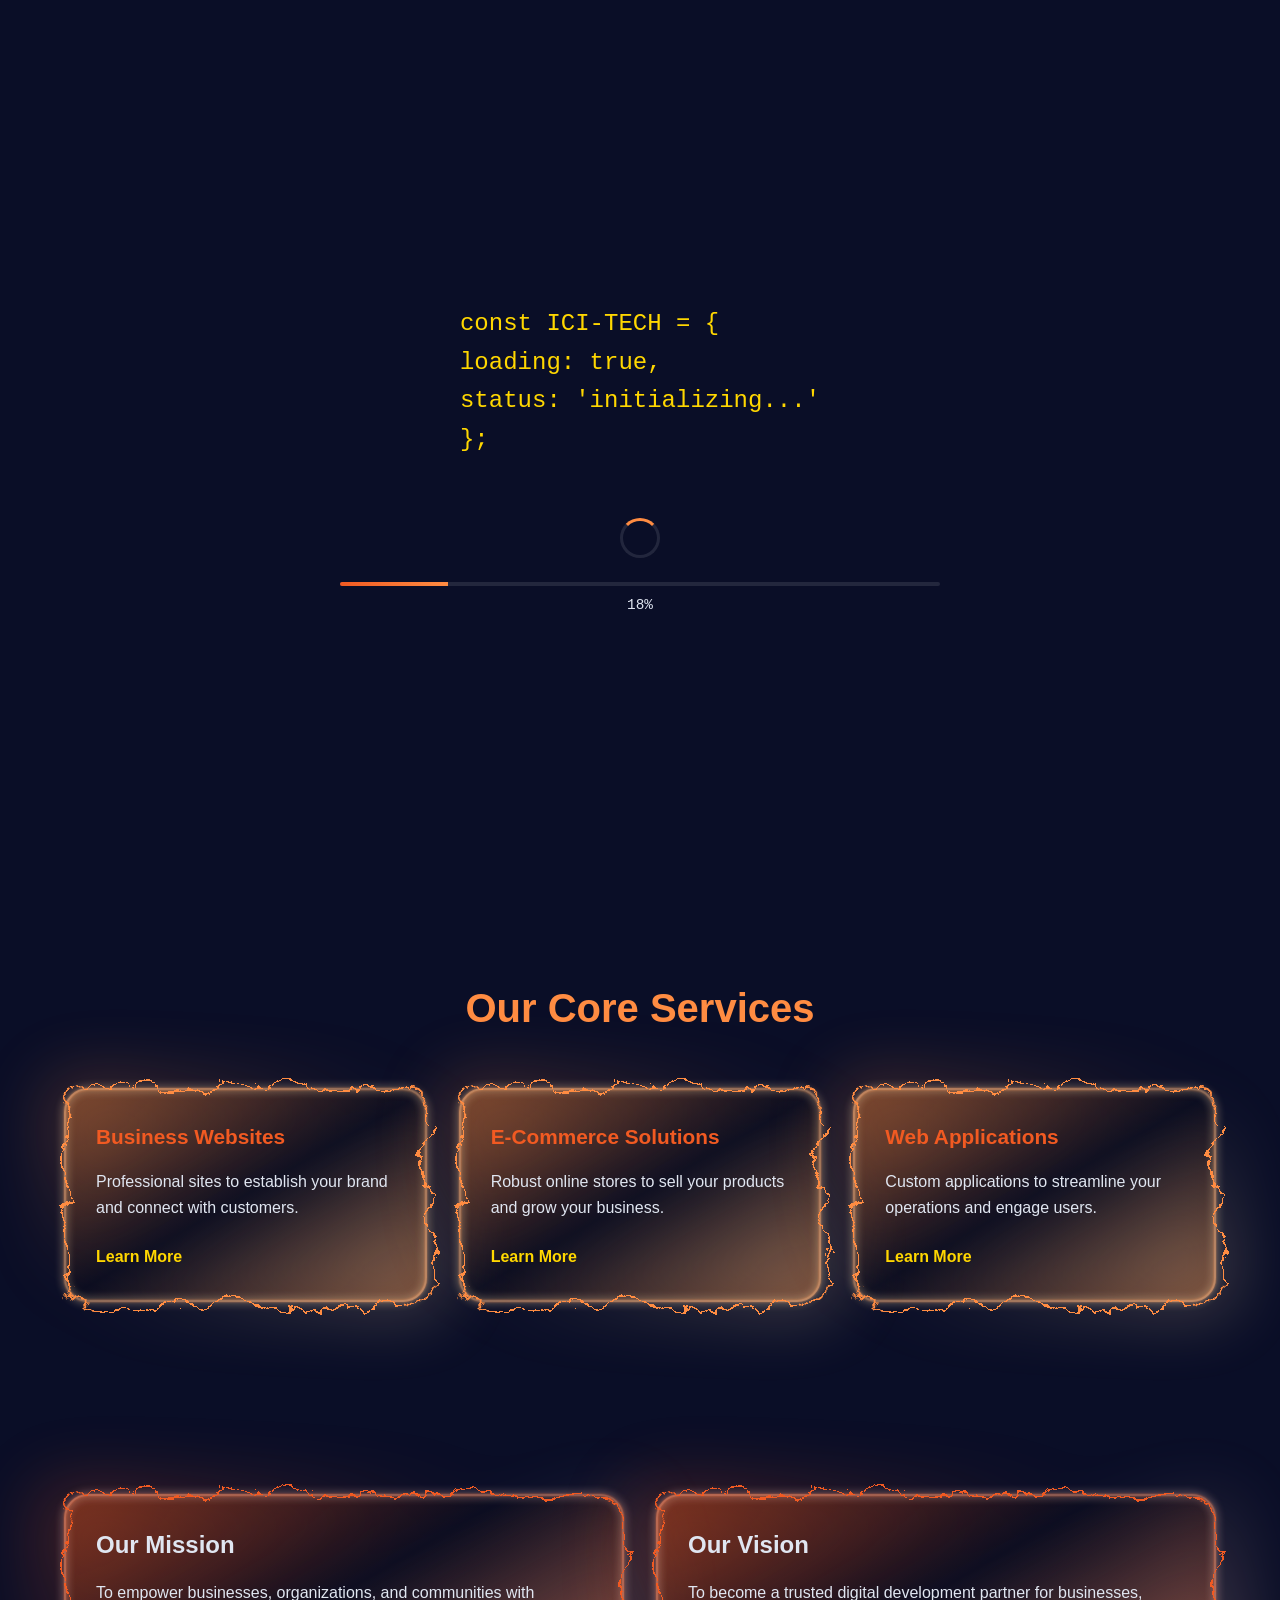
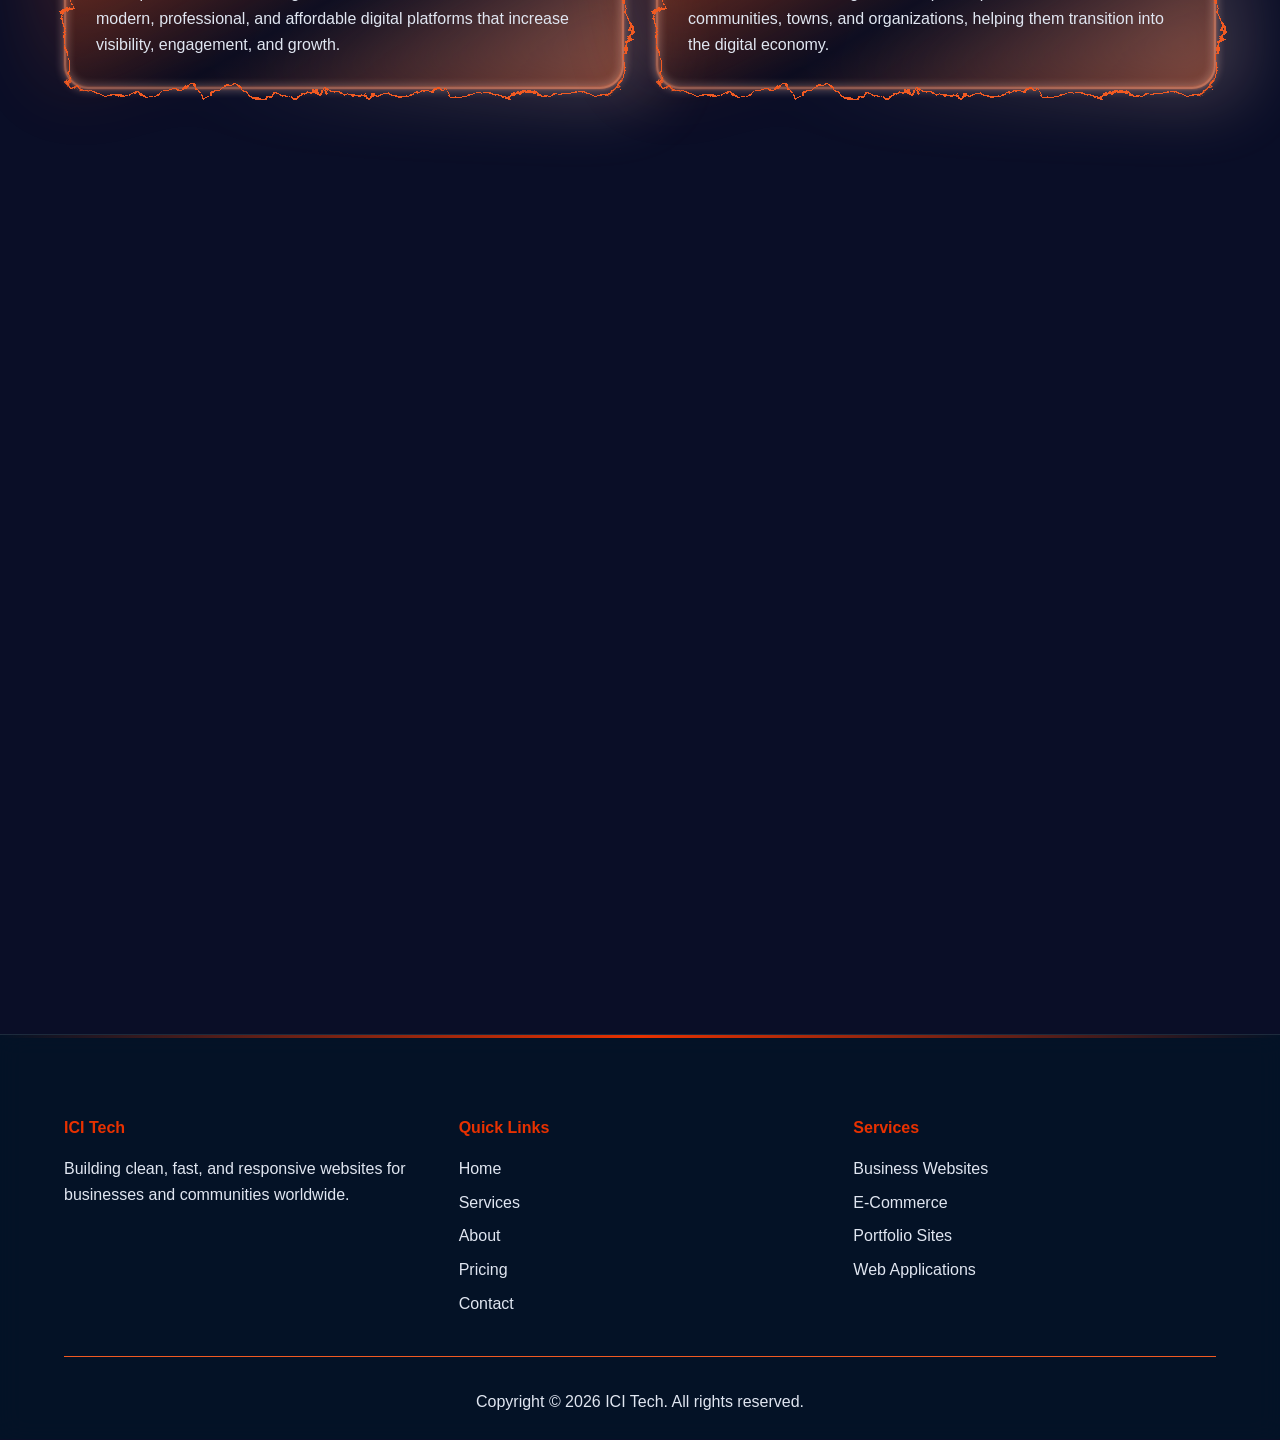
==== commit b77d8b16: "Add files via upload" ====
--- a/index.html
+++ b/index.html
@@ -13,22 +13,46 @@
     <link rel="stylesheet" href="https://unpkg.com/aos@next/dist/aos.css" />
 </head>
 <body>
-    <!-- SVG Filter for Electric Borders (Static for Safari compatibility) -->
+    <!-- SVG Filter for Electric Borders -->
     <svg style="position: absolute; width: 0; height: 0; overflow: hidden;" aria-hidden="true">
       <defs>
-        <!-- Filter 1: Turbulence (Static - Safari compatible) -->
-        <filter id="electric-border-1" colorInterpolationFilters="sRGB" x="-20%" y="-20%" width="140%" height="140%">
-          <feTurbulence type="turbulence" baseFrequency="0.02" numOctaves="5" result="noise" seed="1" />
-          <feDisplacementMap in="SourceGraphic" in2="noise" scale="8" xChannelSelector="R" yChannelSelector="G" />
+        <!-- Filter 1: Turbulence Top/Bottom -->
+        <filter id="🌀↖️" colorInterpolationFilters="sRGB" x="-20%" y="-20%" width="140%" height="140%">
+          <feTurbulence type="turbulence" baseFrequency="0.02" numOctaves="10" result="noise1" seed="1" />
+          <feOffset in="noise1" dx="0" dy="0" result="offsetNoise1">
+            <animate attributeName="dy" values="700; 0" dur="6s" repeatCount="indefinite" calcMode="linear" />
+          </feOffset>
+          <feTurbulence type="turbulence" baseFrequency="0.02" numOctaves="10" result="noise2" seed="1" />
+          <feOffset in="noise2" dx="0" dy="0" result="offsetNoise2">
+            <animate attributeName="dy" values="0; -700" dur="6s" repeatCount="indefinite" calcMode="linear" />
+          </feOffset>
+          <feTurbulence type="turbulence" baseFrequency="0.02" numOctaves="10" result="noise1" seed="2" />
+          <feOffset in="noise1" dx="0" dy="0" result="offsetNoise3">
+            <animate attributeName="dx" values="490; 0" dur="6s" repeatCount="indefinite" calcMode="linear" />
+          </feOffset>
+          <feTurbulence type="turbulence" baseFrequency="0.02" numOctaves="10" result="noise2" seed="2" />
+          <feOffset in="noise2" dx="0" dy="0" result="offsetNoise4">
+            <animate attributeName="dx" values="0; -490" dur="6s" repeatCount="indefinite" calcMode="linear" />
+          </feOffset>
+          <feComposite in="offsetNoise1" in2="offsetNoise2" result="part1" />
+          <feComposite in="offsetNoise3" in2="offsetNoise4" result="part2" />
+          <feBlend in="part1" in2="part2" mode="color-dodge" result="combinedNoise" />
+          <feDisplacementMap in="SourceGraphic" in2="combinedNoise" scale="30" xChannelSelector="R" yChannelSelector="B" />
         </filter>
         
-        <!-- Filter 2: Glow Effect (Static - Safari compatible) -->
-        <filter id="electric-border-2" colorInterpolationFilters="sRGB" x="-20%" y="-20%" width="140%" height="140%">
-          <feGaussianBlur in="SourceGraphic" stdDeviation="1" result="coloredBlur" />
-          <feMerge>
-            <feMergeNode in="coloredBlur" />
-            <feMergeNode in="SourceGraphic" />
-          </feMerge>
+        <!-- Filter 2: Hue Rotate -->
+        <filter id="🌀🎨" colorInterpolationFilters="sRGB" x="-20%" y="-20%" width="140%" height="140%">
+          <feTurbulence type="turbulence" baseFrequency="0.02" numOctaves="7" />
+          <feColorMatrix type="hueRotate" result="pt1">
+            <animate attributeName="values" values="0;360;" dur=".6s" repeatCount="indefinite" calcMode="paced" />
+          </feColorMatrix>
+          <feComposite />
+          <feTurbulence type="turbulence" baseFrequency="0.03" numOctaves="7" seed="5" />
+          <feColorMatrix type="hueRotate" result="pt2">
+            <animate attributeName="values" values="0; 333; 199; 286; 64; 168; 256; 157; 360;" dur="5s" repeatCount="indefinite" calcMode="paced" />
+          </feColorMatrix>
+          <feBlend in="pt1" in2="pt2" mode="normal" result="combinedNoise" />
+          <feDisplacementMap in="SourceGraphic" scale="30" xChannelSelector="R" yChannelSelector="B" />
         </filter>
       </defs>
     </svg>
@@ -225,4 +249,4 @@
       AOS.init({ duration: 1000, once: true });
     </script>
 </body>
-</html>
+</html>
--- a/assets/styles.css
+++ b/assets/styles.css
@@ -24,70 +24,6 @@
 
     --shadow: 0 4px 12px rgba(0, 0, 0, 0.3);
     --shadow-lg: 0 8px 24px rgba(0, 0, 0, 0.4);
-}
-
-/* ============================================
-   Electric Border Animations (Safari Compatible)
-   ============================================ */
-
-@keyframes electric-glow {
-    0% {
-        box-shadow: 0 0 5px rgba(241, 90, 34, 0.5), 
-                    0 0 10px rgba(241, 90, 34, 0.3),
-                    inset 0 0 5px rgba(241, 90, 34, 0.1);
-    }
-    50% {
-        box-shadow: 0 0 15px rgba(241, 90, 34, 0.8), 
-                    0 0 25px rgba(241, 90, 34, 0.5),
-                    inset 0 0 10px rgba(241, 90, 34, 0.2);
-    }
-    100% {
-        box-shadow: 0 0 5px rgba(241, 90, 34, 0.5), 
-                    0 0 10px rgba(241, 90, 34, 0.3),
-                    inset 0 0 5px rgba(241, 90, 34, 0.1);
-    }
-}
-
-@keyframes electric-border-pulse {
-    0%, 100% {
-        border-color: rgba(241, 90, 34, 0.6);
-    }
-    50% {
-        border-color: rgba(255, 140, 66, 0.9);
-    }
-}
-
-@supports (-webkit-appearance: none) {
-    /* Safari-specific adjustments for smoother performance */
-    @keyframes electric-glow-safari {
-        0% {
-            box-shadow: 0 0 8px rgba(241, 90, 34, 0.4);
-        }
-        50% {
-            box-shadow: 0 0 16px rgba(241, 90, 34, 0.7);
-        }
-        100% {
-            box-shadow: 0 0 8px rgba(241, 90, 34, 0.4);
-        }
-    }
-}
-
-/* Utility Classes for Electric Borders */
-.electric-border {
-    border: 2px solid rgba(241, 90, 34, 0.6);
-    border-radius: 0.5rem;
-    animation: electric-border-pulse 2s ease-in-out infinite;
-}
-
-.electric-glow {
-    animation: electric-glow 3s ease-in-out infinite;
-}
-
-/* Safari-specific class */
-@supports (-webkit-appearance: none) {
-    .electric-glow {
-        animation: electric-glow-safari 3s ease-in-out infinite;
-    }
 }
 
 body {
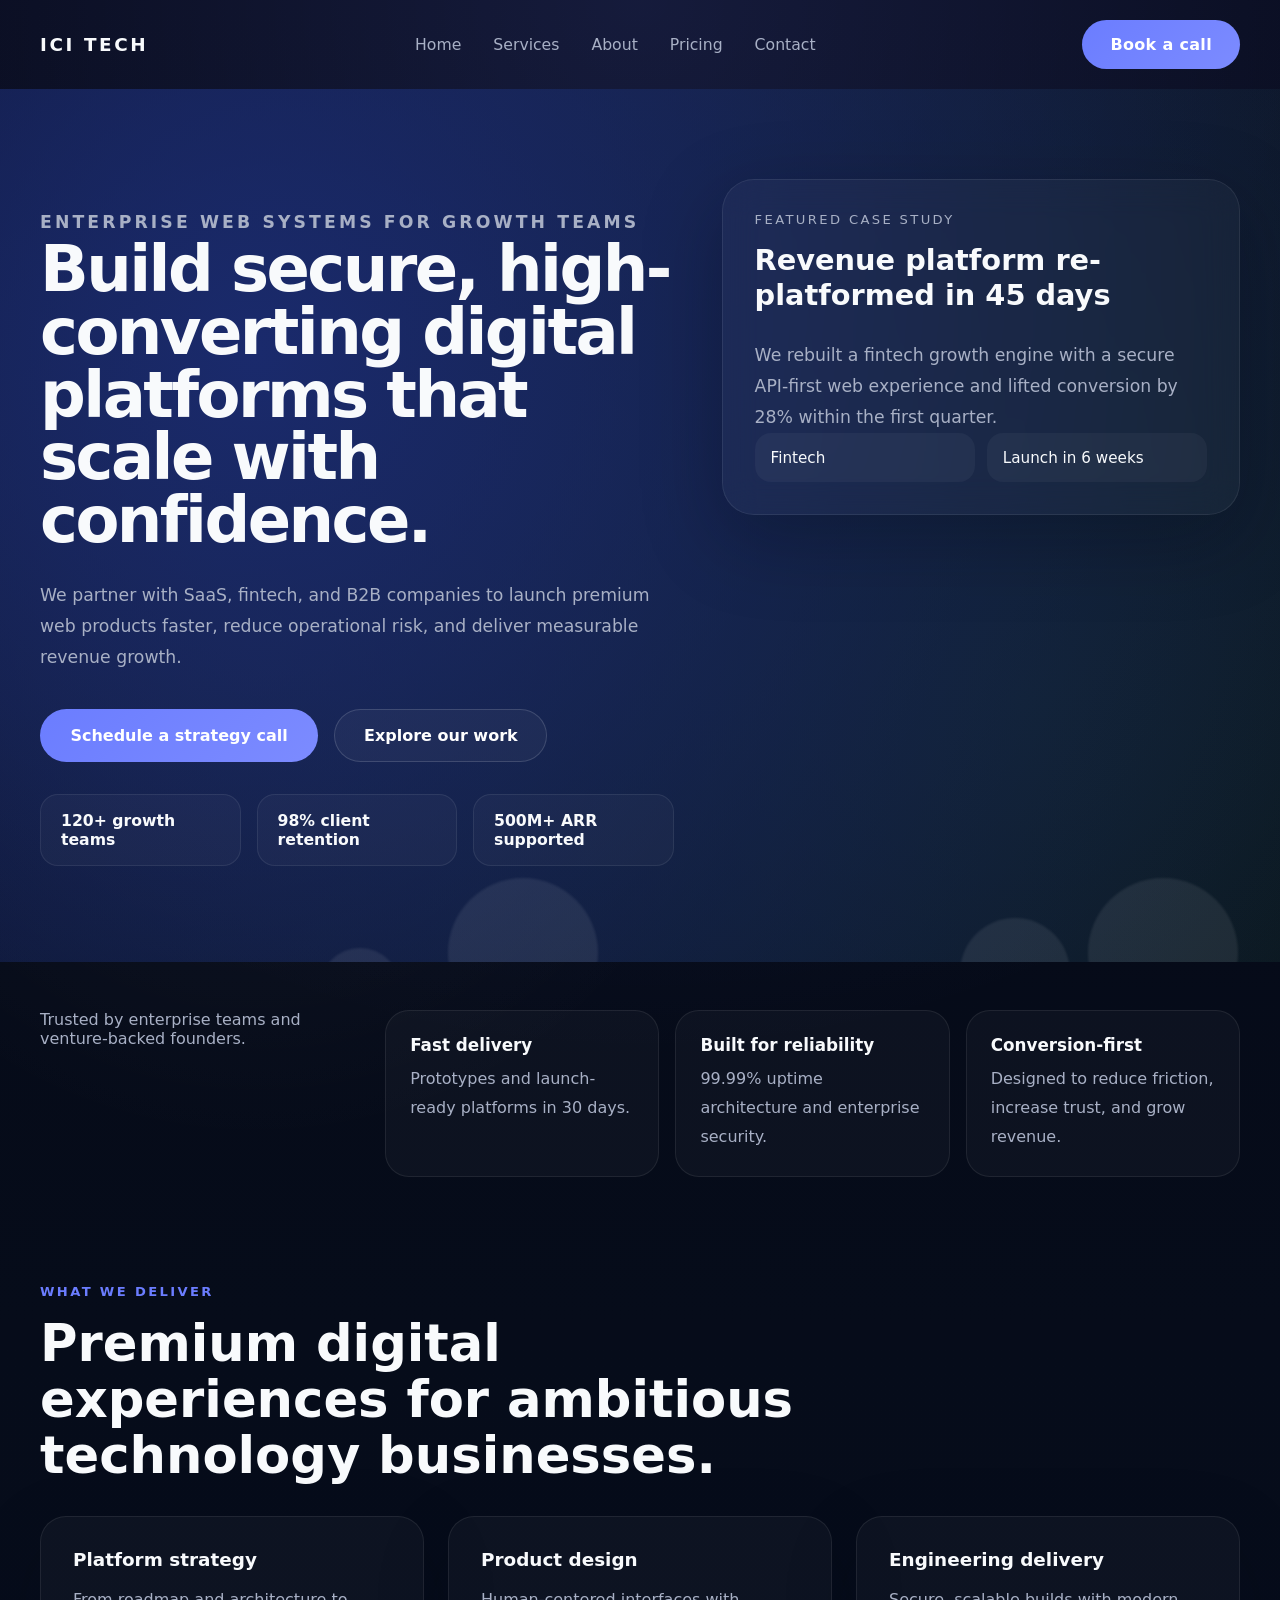
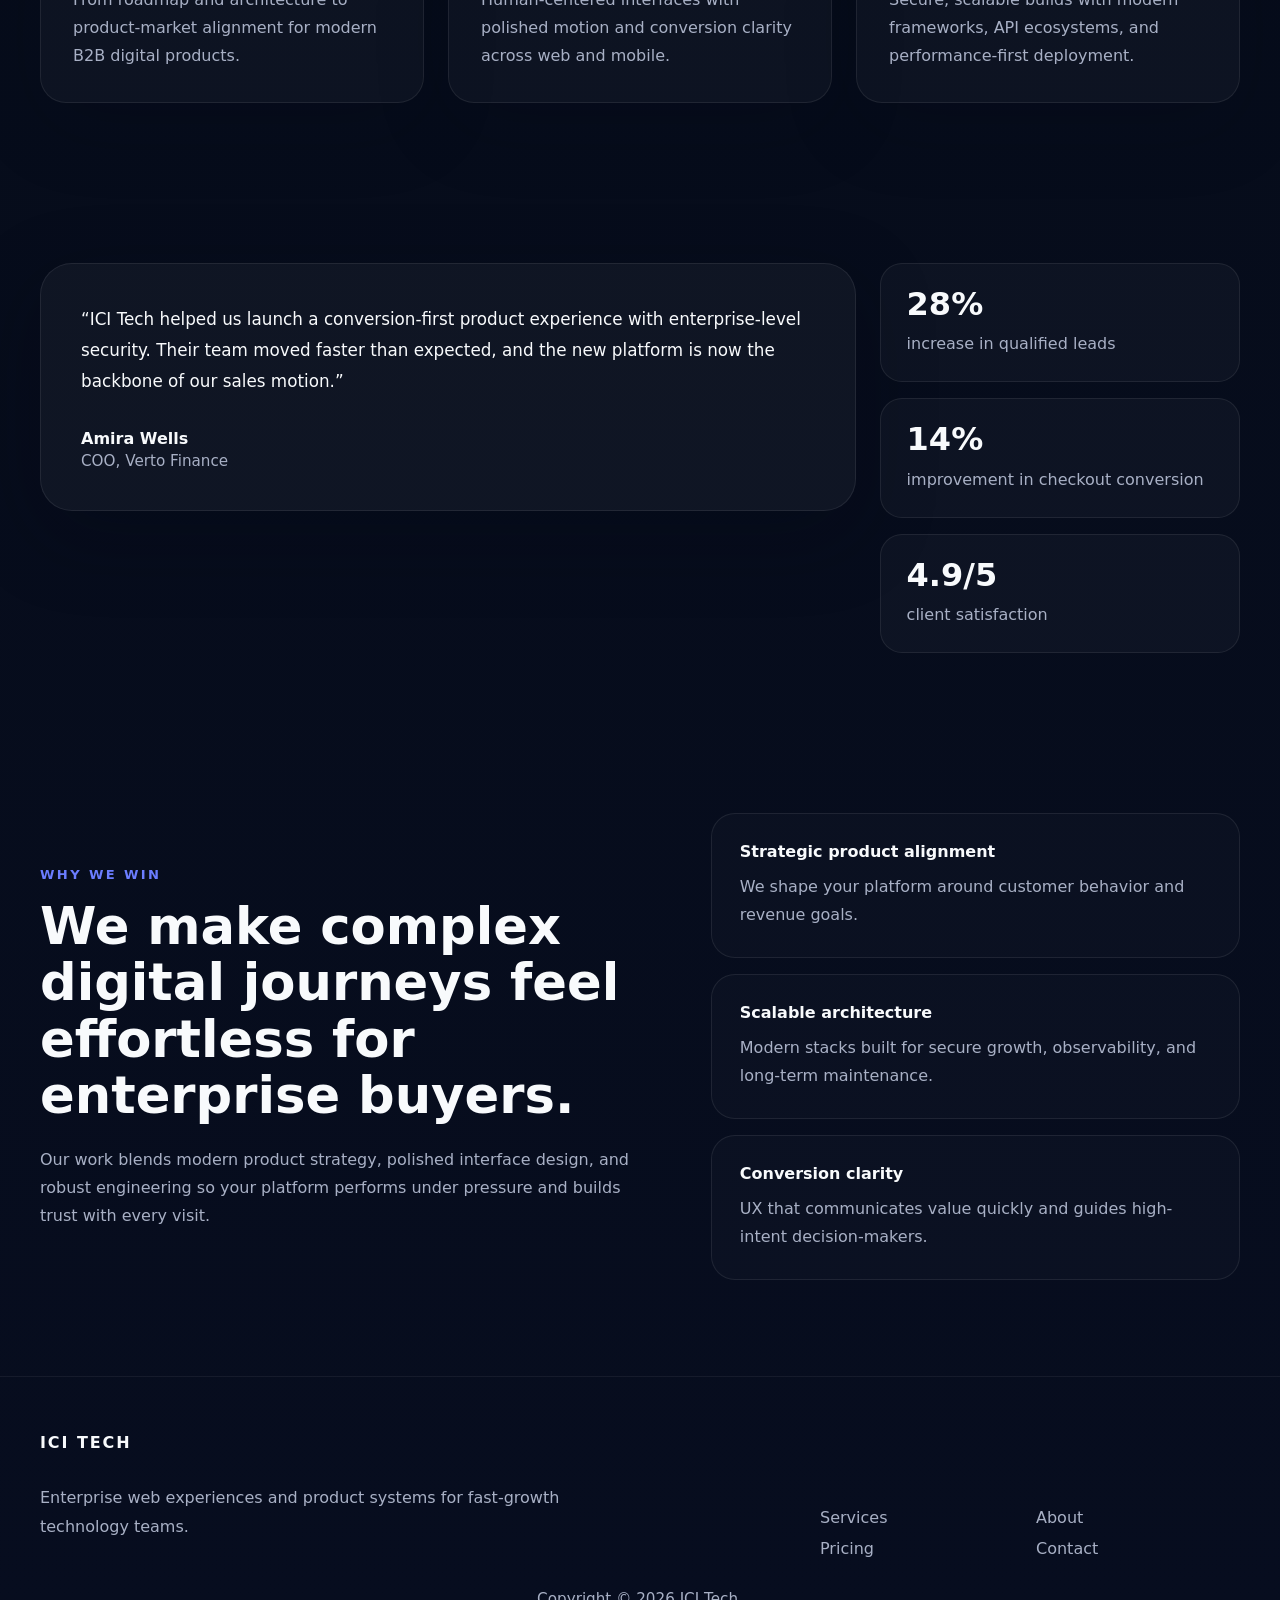
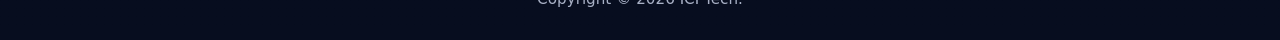
==== commit 6680d87a: "Add files via upload" ====
--- a/index.html
+++ b/index.html
@@ -1,252 +1,188 @@
-<!DOCTYPE html>
-<html lang="en">
-<head>
-    <meta charset="UTF-8">
-    <meta name="viewport" content="width=device-width, initial-scale=1.0">
-    <meta name="description" content="ICI Tech - Web Design and Development Services. Clean, Fast, Responsive Websites for Businesses, Communities, and Individuals.">
-    <meta name="keywords" content="web design, web development, responsive websites, business websites">
-    <title>ICI Tech - Web Design & Development Services</title>
-    <link rel="icon" type="image/png" href="assets/img/icon.png">
-    <link rel="apple-touch-icon" href="assets/img/icon.png">
-    <link rel="preload" as="image" href="assets/img/hero%20img.jpg">
-    <link rel="stylesheet" href="assets/styles.css">
-    <link rel="stylesheet" href="https://unpkg.com/aos@next/dist/aos.css" />
-</head>
-<body>
-    <!-- SVG Filter for Electric Borders -->
-    <svg style="position: absolute; width: 0; height: 0; overflow: hidden;" aria-hidden="true">
-      <defs>
-        <!-- Filter 1: Turbulence Top/Bottom -->
-        <filter id="🌀↖️" colorInterpolationFilters="sRGB" x="-20%" y="-20%" width="140%" height="140%">
-          <feTurbulence type="turbulence" baseFrequency="0.02" numOctaves="10" result="noise1" seed="1" />
-          <feOffset in="noise1" dx="0" dy="0" result="offsetNoise1">
-            <animate attributeName="dy" values="700; 0" dur="6s" repeatCount="indefinite" calcMode="linear" />
-          </feOffset>
-          <feTurbulence type="turbulence" baseFrequency="0.02" numOctaves="10" result="noise2" seed="1" />
-          <feOffset in="noise2" dx="0" dy="0" result="offsetNoise2">
-            <animate attributeName="dy" values="0; -700" dur="6s" repeatCount="indefinite" calcMode="linear" />
-          </feOffset>
-          <feTurbulence type="turbulence" baseFrequency="0.02" numOctaves="10" result="noise1" seed="2" />
-          <feOffset in="noise1" dx="0" dy="0" result="offsetNoise3">
-            <animate attributeName="dx" values="490; 0" dur="6s" repeatCount="indefinite" calcMode="linear" />
-          </feOffset>
-          <feTurbulence type="turbulence" baseFrequency="0.02" numOctaves="10" result="noise2" seed="2" />
-          <feOffset in="noise2" dx="0" dy="0" result="offsetNoise4">
-            <animate attributeName="dx" values="0; -490" dur="6s" repeatCount="indefinite" calcMode="linear" />
-          </feOffset>
-          <feComposite in="offsetNoise1" in2="offsetNoise2" result="part1" />
-          <feComposite in="offsetNoise3" in2="offsetNoise4" result="part2" />
-          <feBlend in="part1" in2="part2" mode="color-dodge" result="combinedNoise" />
-          <feDisplacementMap in="SourceGraphic" in2="combinedNoise" scale="30" xChannelSelector="R" yChannelSelector="B" />
-        </filter>
-        
-        <!-- Filter 2: Hue Rotate -->
-        <filter id="🌀🎨" colorInterpolationFilters="sRGB" x="-20%" y="-20%" width="140%" height="140%">
-          <feTurbulence type="turbulence" baseFrequency="0.02" numOctaves="7" />
-          <feColorMatrix type="hueRotate" result="pt1">
-            <animate attributeName="values" values="0;360;" dur=".6s" repeatCount="indefinite" calcMode="paced" />
-          </feColorMatrix>
-          <feComposite />
-          <feTurbulence type="turbulence" baseFrequency="0.03" numOctaves="7" seed="5" />
-          <feColorMatrix type="hueRotate" result="pt2">
-            <animate attributeName="values" values="0; 333; 199; 286; 64; 168; 256; 157; 360;" dur="5s" repeatCount="indefinite" calcMode="paced" />
-          </feColorMatrix>
-          <feBlend in="pt1" in2="pt2" mode="normal" result="combinedNoise" />
-          <feDisplacementMap in="SourceGraphic" scale="30" xChannelSelector="R" yChannelSelector="B" />
-        </filter>
-      </defs>
-    </svg>
-
-        <!-- Loader Screen -->
-    <div class="loader-screen" id="loader">
-        <div class="loader-content">
-            <div class="loader-code-text">
-                <div class="code-line">const ICI-TECH = {</div>
-                <div class="code-line">  loading: true,</div>
-                <div class="code-line">  status: 'initializing...'</div>
-                <div class="code-line">};</div>
-            </div>
-            <div class="loader-spinner-wrapper">
-                <div class="loader-spinner"></div>
-            </div>
-            <div class="loader-progress-wrapper">
-                <div class="loader-progress-bar"></div>
-            </div>
-            <div class="loader-percentage" id="loaderPercent">0%</div>
-        </div>
-    </div>
-
-    <!-- Navigation -->
-    <nav class="navbar">
-        <div class="container">
-            <div class="logo"><a href="index.html">ICI Tech</a></div>
-            <ul class="nav-menu" id="nav-menu-list">
-                <li><a href="index.html" class="nav-link">Home</a></li>
-                <li><a href="services.html" class="nav-link">Services</a></li>
-                <li><a href="about.html" class="nav-link">About</a></li>
-                <li><a href="pricing.html" class="nav-link">Pricing</a></li>
-                <li><a href="contact.html" class="nav-link">Contact</a></li>
-            </ul>
-            <button class="hamburger" aria-label="Toggle navigation menu" aria-expanded="false" aria-controls="nav-menu-list">
-                <span></span>
-                <span></span>
-                <span></span>
-            </button>
-        </div>
-    </nav>
-
-    <!-- Hero Section -->
-    <section id="home" class="hero">
-        <div class="hero-content">
-            <h1>Clean • Fast • Responsive Websites</h1>
-            <p>Web Design and Development Services for Businesses, Communities, and Individuals</p>
-            <a href="contact.html" class="cta-button cta-rainbow">Get Started Today</a>
-        </div>
-    </section>
-
-    <!-- Introduction Section -->
-    <section class="introduction">
-        <div class="container" data-aos="fade-up">
-            <h2>Welcome to ICI Tech</h2>
-            <p>In today’s digital world, having a strong online presence is no longer optional—it is essential. Businesses, organizations, communities, and individuals need professional websites to reach customers, showcase their services, and build credibility.</p>
-            <p>We are dedicated to building clean, fast, responsive, and affordable websites and web applications for businesses, individuals, and communities. Our goal is to help clients establish a professional digital presence that attracts customers, investors, and opportunities.</p>
-        </div>
-    </section>
-
-    <!-- Our Core Services -->
-    <section class="core-services" id="core-services">
-        <div class="container">
-            <h2 data-aos="fade-up">Our Core Services</h2>
-            <div class="services-grid">
-                <div class="service-card" data-aos="fade-up" data-aos-delay="100">
-                    <h3>Business Websites</h3>
-                    <p>Professional sites to establish your brand and connect with customers.</p>
-                    <a href="services.html#business" class="learn-more-link">Learn More</a>
-                </div>
-                <div class="service-card" data-aos="fade-up" data-aos-delay="200">
-                    <h3>E-Commerce Solutions</h3>
-                    <p>Robust online stores to sell your products and grow your business.</p>
-                    <a href="services.html#ecommerce" class="learn-more-link">Learn More</a>
-                </div>
-                <div class="service-card" data-aos="fade-up" data-aos-delay="300">
-                    <h3>Web Applications</h3>
-                    <p>Custom applications to streamline your operations and engage users.</p>
-                    <a href="services.html#apps" class="learn-more-link">Learn More</a>
-                </div>
-            </div>
-        </div>
-    </section>
-
-    <!-- Mission & Vision -->
-    <section class="mission-vision">
-        <div class="container">
-            <h2 class="visually-hidden">Our Mission and Vision</h2>
-            <div class="mission-vision-grid">
-                <div class="mission-card" data-aos="fade-right">
-                    <h3>Our Mission</h3>
-                    <p>To empower businesses, organizations, and communities with modern, professional, and affordable digital platforms that increase visibility, engagement, and growth.</p>
-                </div>
-                <div class="vision-card" data-aos="fade-left">
-                    <h3>Our Vision</h3>
-                    <p>To become a trusted digital development partner for businesses, communities, towns, and organizations, helping them transition into the digital economy.</p>
-                </div>
-            </div>
-        </div>
-    </section>
-
-    <!-- Tech Stack Section -->
-    <section class="tech-stack">
-        <div class="container">
-            <h2 data-aos="fade-up">Technologies We Use</h2>
-            <div class="tech-grid">
-                <div class="tech-item" data-aos="fade-up" data-aos-delay="100">
-                    <img src="https://cdn.jsdelivr.net/gh/devicons/devicon/icons/html5/html5-original.svg" alt="HTML5" loading="lazy" width="50" height="50">
-                    <p>HTML5</p>
-                </div>
-                <div class="tech-item" data-aos="fade-up" data-aos-delay="150">
-                    <img src="https://cdn.jsdelivr.net/gh/devicons/devicon/icons/css3/css3-original.svg" alt="CSS3" loading="lazy" width="50" height="50">
-                    <p>CSS3</p>
-                </div>
-                <div class="tech-item" data-aos="fade-up" data-aos-delay="200">
-                    <img src="https://cdn.jsdelivr.net/gh/devicons/devicon/icons/javascript/javascript-original.svg" alt="JavaScript" loading="lazy" width="50" height="50">
-                    <p>JavaScript</p>
-                </div>
-                <div class="tech-item" data-aos="fade-up" data-aos-delay="250">
-                    <img src="https://cdn.jsdelivr.net/gh/devicons/devicon/icons/react/react-original.svg" alt="React" loading="lazy" width="50" height="50">
-                    <p>React</p>
-                </div>
-                <div class="tech-item" data-aos="fade-up" data-aos-delay="300">
-                    <img src="https://cdn.jsdelivr.net/gh/devicons/devicon/icons/nodejs/nodejs-original.svg" alt="Node.js" loading="lazy" width="50" height="50">
-                    <p>Node.js</p>
-                </div>
-                <div class="tech-item" data-aos="fade-up" data-aos-delay="350">
-                    <img src="https://cdn.jsdelivr.net/gh/devicons/devicon/icons/mongodb/mongodb-original.svg" alt="MongoDB" loading="lazy" width="50" height="50">
-                    <p>MongoDB</p>
-                </div>
-                <div class="tech-item" data-aos="fade-up" data-aos-delay="400">
-                    <img src="https://cdn.jsdelivr.net/gh/devicons/devicon/icons/git/git-original.svg" alt="Git" loading="lazy" width="50" height="50">
-                    <p>Git</p>
-                </div>
-                <div class="tech-item" data-aos="fade-up" data-aos-delay="450">
-                    <img src="https://cdn.jsdelivr.net/gh/devicons/devicon/icons/figma/figma-original.svg" alt="Figma" loading="lazy" width="50" height="50">
-                    <p>Figma</p>
-                </div>
-            </div>
-        </div>
-    </section>
-
-    <!-- Conclusion Section -->
-    <section class="introduction">
-        <div class="container" data-aos="fade-up">
-            <h2>Positioning You for Success</h2>
-            <p>A professional website is one of the most powerful tools for growth in today’s digital economy. Businesses, organizations, and communities that invest in a strong online presence position themselves for greater opportunities and long-term success.</p>
-            <p>We are committed to helping our clients build modern, fast, and professional websites that connect them with the world.</p>
-        </div>
-    </section>
-
-    <!-- Footer -->
-    <footer class="footer">
-        <div class="container">
-            <div class="footer-content">
-                <div class="footer-section">
-                    <h4>ICI Tech</h4>
-                    <p>Building clean, fast, and responsive websites for businesses and communities worldwide.</p>
-                </div>
-                <div class="footer-section">
-                    <h4>Quick Links</h4>
-                    <ul>
-                        <li><a href="index.html">Home</a></li>
-                        <li><a href="services.html">Services</a></li>
-                        <li><a href="about.html">About</a></li>
-                        <li><a href="pricing.html">Pricing</a></li>
-                        <li><a href="contact.html">Contact</a></li>
-                    </ul>
-                </div>
-                <div class="footer-section">
-                    <h4>Services</h4>
-                    <ul>
-                        <li><a href="services.html#business">Business Websites</a></li>
-                        <li><a href="services.html#ecommerce">E-Commerce</a></li>
-                        <li><a href="services.html#portfolio">Portfolio Sites</a></li>
-                        <li><a href="services.html#apps">Web Applications</a></li>
-                    </ul>
-                </div>
-            </div>
-            <div class="footer-bottom">
-                <p>Copyright &copy; 2026 ICI Tech. All rights reserved.</p>
-            </div>
-        </div>
-    </footer>
-
-    <!-- Back to Top Button -->
-    <a href="#" class="back-to-top" aria-label="Back to top">↑</a>
-
-    <script src="https://cdn.jsdelivr.net/npm/three@0.154.0/build/three.min.js"></script>
-    <script src="https://cdn.jsdelivr.net/npm/gsap@3.13.0/dist/gsap.min.js"></script>
-    <script src="assets/script.js"></script>
-    <script src="https://unpkg.com/aos@next/dist/aos.js"></script>
-    <script>
-      AOS.init({ duration: 1000, once: true });
-    </script>
-</body>
-</html>+﻿<!DOCTYPE html>
+<html lang="en">
+<head>
+    <meta charset="UTF-8">
+    <meta name="viewport" content="width=device-width, initial-scale=1.0">
+    <meta name="description" content="Premium digital platforms for SaaS, fintech, and enterprise teams. Scalable web systems built for performance, trust, and growth.">
+    <meta name="keywords" content="enterprise web design, SaaS development, fintech websites, scalable platforms, digital transformation">
+    <title>ICI Tech | Enterprise Web Systems for Growth-Driven Teams</title>
+    <link rel="icon" type="image/png" href="assets/img/icon.png">
+    <link rel="apple-touch-icon" href="assets/img/icon.png">
+    <link rel="stylesheet" href="assets/styles.css">
+</head>
+<body>
+    <header class="site-header">
+        <nav class="navbar" aria-label="Primary navigation">
+            <div class="container nav-inner">
+                <a class="logo" href="index.html">ICI Tech</a>
+                <button class="hamburger" aria-label="Toggle navigation menu" aria-expanded="false" aria-controls="nav-menu-list">
+                    <span></span>
+                    <span></span>
+                    <span></span>
+                </button>
+                <ul class="nav-menu" id="nav-menu-list">
+                    <li><a href="index.html">Home</a></li>
+                    <li><a href="services.html">Services</a></li>
+                    <li><a href="about.html">About</a></li>
+                    <li><a href="pricing.html">Pricing</a></li>
+                    <li><a href="contact.html">Contact</a></li>
+                </ul>
+                <a class="nav-cta" href="contact.html">Book a call</a>
+            </div>
+        </nav>
+        <section class="hero hero-bg">
+            <ul class="circles">
+                <li></li>
+                <li></li>
+                <li></li>
+                <li></li>
+                <li></li>
+                <li></li>
+                <li></li>
+                <li></li>
+                <li></li>
+                <li></li>
+            </ul>
+            <div class="container hero-grid">
+                <div class="hero-copy">
+                    <p class="eyebrow">Enterprise web systems for growth teams</p>
+                    <h1>Build secure, high-converting digital platforms that scale with confidence.</h1>
+                    <p>We partner with SaaS, fintech, and B2B companies to launch premium web products faster, reduce operational risk, and deliver measurable revenue growth.</p>
+                    <div class="hero-actions">
+                        <a class="cta-button" href="contact.html">Schedule a strategy call</a>
+                        <a class="cta-secondary" href="#impact">Explore our work</a>
+                    </div>
+                    <div class="hero-badges">
+                        <span>120+ growth teams</span>
+                        <span>98% client retention</span>
+                        <span>500M+ ARR supported</span>
+                    </div>
+                </div>
+                <div class="hero-panel">
+                    <div class="hero-panel-card">
+                        <div class="panel-label">Featured case study</div>
+                        <h2 class="panel-title">Revenue platform re-platformed in 45 days</h2>
+                        <p class="panel-copy">We rebuilt a fintech growth engine with a secure API-first web experience and lifted conversion by 28% within the first quarter.</p>
+                        <div class="panel-meta">
+                            <span>Fintech</span>
+                            <span>Launch in 6 weeks</span>
+                        </div>
+                    </div>
+                </div>
+            </div>
+        </section>
+    </header>
+
+    <main>
+        <section class="credibility" aria-label="Trusted by metrics">
+            <div class="container credibility-grid">
+                <div>
+                    <p>Trusted by enterprise teams and venture-backed founders.</p>
+                </div>
+                <div class="credibility-item">
+                    <strong>Fast delivery</strong>
+                    <span>Prototypes and launch-ready platforms in 30 days.</span>
+                </div>
+                <div class="credibility-item">
+                    <strong>Built for reliability</strong>
+                    <span>99.99% uptime architecture and enterprise security.</span>
+                </div>
+                <div class="credibility-item">
+                    <strong>Conversion-first</strong>
+                    <span>Designed to reduce friction, increase trust, and grow revenue.</span>
+                </div>
+            </div>
+        </section>
+
+        <section class="impact" id="impact">
+            <div class="container">
+                <div class="section-label">What we deliver</div>
+                <h2>Premium digital experiences for ambitious technology businesses.</h2>
+                <div class="impact-grid">
+                    <article class="impact-card">
+                        <strong>Platform strategy</strong>
+                        <p>From roadmap and architecture to product-market alignment for modern B2B digital products.</p>
+                    </article>
+                    <article class="impact-card">
+                        <strong>Product design</strong>
+                        <p>Human-centered interfaces with polished motion and conversion clarity across web and mobile.</p>
+                    </article>
+                    <article class="impact-card">
+                        <strong>Engineering delivery</strong>
+                        <p>Secure, scalable builds with modern frameworks, API ecosystems, and performance-first deployment.</p>
+                    </article>
+                </div>
+            </div>
+        </section>
+
+        <section class="testimonial" aria-label="Client testimonial">
+            <div class="container testimonial-grid">
+                <div class="testimonial-card">
+                    <p>“ICI Tech helped us launch a conversion-first product experience with enterprise-level security. Their team moved faster than expected, and the new platform is now the backbone of our sales motion.”</p>
+                    <footer>
+                        <strong>Amira Wells</strong>
+                        <span>COO, Verto Finance</span>
+                    </footer>
+                </div>
+                <div class="testimonial-stats">
+                    <div class="stat-block">
+                        <strong>28%</strong>
+                        <span>increase in qualified leads</span>
+                    </div>
+                    <div class="stat-block">
+                        <strong>14%</strong>
+                        <span>improvement in checkout conversion</span>
+                    </div>
+                    <div class="stat-block">
+                        <strong>4.9/5</strong>
+                        <span>client satisfaction</span>
+                    </div>
+                </div>
+            </div>
+        </section>
+
+        <section class="why-us" aria-label="Why choose ICI Tech">
+            <div class="container why-grid">
+                <div>
+                    <div class="section-label">Why we win</div>
+                    <h2>We make complex digital journeys feel effortless for enterprise buyers.</h2>
+                    <p>Our work blends modern product strategy, polished interface design, and robust engineering so your platform performs under pressure and builds trust with every visit.</p>
+                </div>
+                <div class="feature-list">
+                    <div class="feature-item">
+                        <strong>Strategic product alignment</strong>
+                        <span>We shape your platform around customer behavior and revenue goals.</span>
+                    </div>
+                    <div class="feature-item">
+                        <strong>Scalable architecture</strong>
+                        <span>Modern stacks built for secure growth, observability, and long-term maintenance.</span>
+                    </div>
+                    <div class="feature-item">
+                        <strong>Conversion clarity</strong>
+                        <span>UX that communicates value quickly and guides high-intent decision-makers.</span>
+                    </div>
+                </div>
+            </div>
+        </section>
+    </main>
+
+    <footer class="footer">
+        <div class="container footer-grid">
+            <div>
+                <a class="logo footer-logo" href="index.html">ICI Tech</a>
+                <p>Enterprise web experiences and product systems for fast-growth technology teams.</p>
+            </div>
+            <div class="footer-links">
+                <a href="services.html">Services</a>
+                <a href="about.html">About</a>
+                <a href="pricing.html">Pricing</a>
+                <a href="contact.html">Contact</a>
+            </div>
+        </div>
+        <div class="footer-note">Copyright © 2026 ICI Tech.</div>
+    </footer>
+
+    <a href="#top" class="back-to-top" aria-label="Back to top">↑</a>
+    <script src="assets/script.js"></script>
+</body>
+</html>
--- a/assets/styles.css
+++ b/assets/styles.css
@@ -1,1579 +1,1741 @@
-/* ============================================
-   Global Styles
-   ============================================ */
-
-* {
-    margin: 0;
-    padding: 0;
-    box-sizing: border-box;
-}
-
-:root {
-    /* New Multi-color Dark Palette */
-    --dark-bg: #0A0E27; /* Deep Navy to match the gradient background */
-    --card-bg: #11183B; /* Slightly lighter navy for cards */
-    --primary-color: #F15A22;   /* Vibrant Orange */
-    --secondary-color: #FF8C42; /* Soft Coral/Orange */
-    --accent-color: #E83100;    /* Deep Red-Orange */
-    --accent-color-2: #FFD700;  /* Bright Gold/Yellow */
-    
-    --text-light: #E0E6F1;      /* Brighter light text */
-    --text-dark: #E0E6F1;       /* Dark text is now light on dark bg */
-    --white: #ffffff;           /* Keep white for pure white text */
-    --border-color: rgba(241, 90, 34, 0.3);
-
-    --shadow: 0 4px 12px rgba(0, 0, 0, 0.3);
-    --shadow-lg: 0 8px 24px rgba(0, 0, 0, 0.4);
-}
-
-body {
-    font-family: 'Segoe UI', Tahoma, Geneva, Verdana, sans-serif;
-    line-height: 1.6;
-    color: var(--text-light);
-    background-color: var(--dark-bg);
-    min-height: 100vh;
-}
-
-#webGLApp {
-    position: fixed;
-    top: 0;
-    left: 0;
-    width: 100%;
-    height: 100%;
-    z-index: -1; /* Ensures it stays behind content */
-}
-
-body.no-bg-image {
-    background-image: none; /* Remove the background image */
-    background-color: var(--dark-bg); /* Use a solid dark background */
-}
-
-.container {
-    max-width: 1200px;
-    margin: 0 auto;
-    padding: 0 1.5rem;
-}
-
-.visually-hidden {
-    position: absolute;
-    width: 1px;
-    height: 1px;
-    padding: 0;
-    margin: -1px;
-    overflow: hidden;
-    clip: rect(0, 0, 0, 0);
-    white-space: nowrap;
-    border: 0;
-}
-
-/* ============================================
-   Navigation
-   ============================================ */
-
-.navbar {
-    /* Default transparent state */
-    background-color: transparent;
-    box-shadow: none;
-    -webkit-backdrop-filter: none;
-    backdrop-filter: none;
-    position: sticky;
-    top: 0;
-    z-index: 1000;
-    transition: background-color 0.4s ease, box-shadow 0.4s ease, -webkit-backdrop-filter 0.4s ease, backdrop-filter 0.4s ease;
-}
-
-.navbar.scrolled {
-    background-color: rgba(10, 14, 39, 0.95); /* More opaque background */
-    box-shadow: var(--shadow-lg); /* A stronger shadow for more depth */
-    -webkit-backdrop-filter: blur(10px);
-    backdrop-filter: blur(10px);
-    border-bottom: 1px solid var(--border-color); /* Subtle separator line */
-}
-
-.navbar .container {
-    display: flex;
-    justify-content: space-between;
-    align-items: center;
-    padding: 1rem 20px;
-}
-
-.logo {
-    font-size: 1.8rem;
-    font-weight: 900; 
-    text-transform: uppercase;
-}
-
-.logo a,
-.logo a:visited,
-.logo a:hover {
-    color: var(--white);
-    text-decoration: none;
-}
-
-.nav-menu {
-    display: flex;
-    list-style: none;
-    gap: 2rem;
-}
-
-.nav-link,
-.nav-link:visited {
-    color: var(--text-light); /* Changed for dark navbar */
-    text-decoration: none;
-    font-weight: 500;
-    transition: color 0.3s ease;
-}
-
-.nav-link:hover,
-.nav-link:focus {
-    color: var(--accent-color);
-}
-
-.nav-link:focus {
-    outline: 2px solid var(--accent-color);
-    outline-offset: 5px;
-    border-radius: 2px;
-}
-
-.nav-link.active {
-    color: var(--secondary-color); /* Use bright cyan for the active link */
-    position: relative;
-}
-
-.hamburger {
-    display: none;
-    flex-direction: column;
-    cursor: pointer;
-    background: transparent;
-    border: none;
-}
-
-.hamburger span {
-    width: 25px;
-    height: 3px;
-    background-color: var(--white); /* Changed for dark navbar */
-    margin: 5px 0;
-    transition: 0.3s;
-}
-
-.hamburger.active span:nth-child(1) {
-    transform: translateY(13px) rotate(45deg);
-}
-
-.hamburger.active span:nth-child(2) {
-    opacity: 0;
-}
-
-.hamburger.active span:nth-child(3) {
-    transform: translateY(-13px) rotate(-45deg);
-}
-
-/* ============================================
-   Hero Section
-   ============================================ */
-
-.hero { 
-    background: transparent;
-    color: var(--white);
-    padding: 6rem 1.5rem;
-    text-align: center; 
-    min-height: 500px;
-    display: flex;
-    align-items: center;
-    justify-content: center;
-}
-
-.hero-content h1 {
-    font-size: 3rem;
-    margin-bottom: 1rem;
-    font-weight: bold;
-}
-
-.hero-content p {
-    font-size: 1.3rem;
-    margin-bottom: 2rem;
-    opacity: 0.95;
-}
-
-.cta-button {
-    background-color: var(--accent-color);
-    color: var(--white);
-    padding: 12px 30px;
-    border: none;
-    border-radius: 5px;
-    font-size: 1rem;
-    font-weight: bold;
-    cursor: pointer;
-    transition: all 0.3s ease;
-    text-transform: uppercase;
-    text-decoration: none;
-}
-
-.cta-button:hover,
-.cta-button:focus {
-    background-color: var(--secondary-color);
-    transform: translateY(-2px);
-    color: var(--dark-bg);
-    box-shadow: var(--shadow-lg);
-}
-
-.cta-button:focus {
-    outline: 2px solid var(--secondary-color);
-    outline-offset: 2px;
-}
-
-/* Rainbow animation for special CTA button */
-@keyframes rainbow-bg {
-    0% { background-position: 0% 50%; }
-    50% { background-position: 100% 50%; }
-    100% { background-position: 0% 50%; }
-}
-
-.cta-rainbow {
-    background: linear-gradient(90deg, var(--primary-color), var(--accent-color), var(--secondary-color), var(--accent-color-2), var(--primary-color));
-    background-size: 250% 250%;
-    animation: rainbow-bg 8s ease infinite;
-}
-
-.cta-rainbow:hover,
-.cta-rainbow:focus {
-    background-color: transparent; /* Prevents background color change from .cta-button:hover */
-    color: var(--white); /* Keeps text color consistent on hover */
-    animation-duration: 2s; /* Speeds up the animation on hover */
-}
-
-/* ============================================
-   Introduction Section
-   ============================================ */
-.introduction h2 {
-    font-size: 2.5rem;
-    text-align: center;
-    margin-bottom: 2rem;
-    color: var(--secondary-color);
-}
-
-.introduction p {
-    font-size: 1.1rem;
-    color: var(--text-light);
-    max-width: 800px;
-    margin: 1rem auto;
-    line-height: 1.8;
-    text-align: justify;
-}
-
-/* ============================================
-   Mission & Vision Section
-   ============================================ */
-
-.mission-vision {
-    padding: 5rem 1.5rem;
-    background-color: transparent;
-}
-
-.mission-vision-grid {
-    display: grid;
-    grid-template-columns: repeat(auto-fit, minmax(400px, 1fr));
-    gap: 2rem;
-    margin-top: 2rem;
-}
-
-.mission-card,
-.vision-card {
-    background-color: var(--card-bg);
-    box-shadow: var(--shadow);
-    transition: transform 0.3s ease, box-shadow 0.3s ease;
-}
-
-.mission-card:hover,
-.vision-card:hover {
-    transform: translateY(-5px);
-    box-shadow: var(--shadow-lg);
-}
-
-.mission-card h3,
-.vision-card h3 {
-    font-size: 1.5rem;
-    margin-bottom: 1rem;
-}
-
-/* ============================================
-   Services Section
-   ============================================ */
-
-.services {
-    padding: 5rem 1.5rem;
-}
-
-.services h2 {
-    font-size: 2.5rem;
-    text-align: center;
-    margin-bottom: 3rem;
-    color: var(--secondary-color);
-}
-
-.services-grid {
-    display: grid;
-    grid-template-columns: repeat(auto-fit, minmax(300px, 1fr));
-    gap: 2rem;
-}
-
-.service-card {
-    background-color: var(--dark-bg);
-    box-shadow: var(--shadow);
-    transition: all 0.3s ease;
-}
-
-.service-card:hover {
-    transform: translateY(-10px) scale(1.02);
-    box-shadow: var(--shadow-lg);
-}
-
-.service-card h3 {
-    color: var(--primary-color);
-    margin-bottom: 1rem;
-    font-size: 1.3rem;
-}
-
-.service-card p {
-    color: var(--text-light);
-    margin-bottom: 1.5rem;
-}
-
-.service-card ul {
-    list-style: none;
-    padding-left: 0;
-}
-
-.service-card li {
-    padding: 0.5rem 0;
-    padding-left: 1.5rem;
-    position: relative;
-    color: var(--text-light);
-}
-
-.service-card li:before {
-    content: "✓";
-    position: absolute;
-    left: 0;
-    color: var(--accent-color-2);
-    font-weight: bold;
-}
-
-/* ============================================
-   Why Choose Us Section
-   ============================================ */
-
-.why-choose {
-    padding: 5rem 1.5rem;
-}
-
-.why-choose h2 {
-    font-size: 2.5rem;
-    text-align: center;
-    margin-bottom: 3rem;
-    color: var(--secondary-color);
-}
-
-.features-grid {
-    display: grid;
-    grid-template-columns: repeat(auto-fit, minmax(280px, 1fr));
-    gap: 2.5rem;
-}
-
-.feature {
-    text-align: center;
-    background: rgba(17, 24, 59, 0.4);
-    -webkit-backdrop-filter: blur(12px);
-    backdrop-filter: blur(12px);
-    transition: all 0.4s cubic-bezier(0.175, 0.885, 0.32, 1.275);
-    padding: 3rem 2rem;
-    border-radius: 1.5rem;
-    border: 1px solid rgba(255, 140, 66, 0.15);
-    display: flex;
-    flex-direction: column;
-    align-items: center;
-    gap: 1.5rem;
-    position: relative;
-    overflow: hidden;
-    box-shadow: 0 8px 32px rgba(0, 0, 0, 0.2);
-}
-
-.feature:hover {
-    background: rgba(17, 24, 59, 0.8);
-    transform: translateY(-10px);
-    border-color: rgba(255, 140, 66, 0.5);
-    box-shadow: 0 15px 40px -10px rgba(255, 140, 66, 0.3);
-}
-
-.feature-icon {
-    width: 70px;
-    height: 70px;
-    background: linear-gradient(135deg, var(--dark-bg), var(--card-bg));
-    border: 2px solid var(--secondary-color);
-    border-radius: 20px;
-    display: flex;
-    align-items: center;
-    justify-content: center;
-    color: var(--secondary-color);
-    transition: all 0.4s ease;
-    box-shadow: 0 0 20px rgba(255, 140, 66, 0.2) inset, 0 0 20px rgba(255, 140, 66, 0.2);
-}
-
-.feature-icon svg {
-    width: 35px;
-    height: 35px;
-}
-
-.feature:hover .feature-icon {
-    background: var(--secondary-color);
-    color: var(--dark-bg);
-    transform: scale(1.15) rotate(10deg);
-    box-shadow: 0 0 30px rgba(255, 140, 66, 0.5);
-}
-
-.feature h4 {
-    color: var(--white);
-    margin-bottom: 0.5rem;
-    font-size: 1.3rem;
-    font-weight: 700;
-}
-
-.feature p {
-    color: var(--text-light);
-    font-size: 0.95rem;
-}
-
-/* ============================================
-   Pricing Section
-   ============================================ */
-
-.pricing {
-    padding: 5rem 1.5rem;
-}
-
-.pricing h2 {
-    font-size: 2.5rem;
-    text-align: center;
-    margin-bottom: 1rem;
-    color: var(--secondary-color);
-}
-
-.pricing-intro {
-    text-align: center;
-    color: var(--text-light);
-    margin-bottom: 3rem;
-    font-size: 1.1rem;
-}
-
-.price-grid {
-    display: grid;
-    grid-template-columns: repeat(auto-fit, minmax(280px, 1fr));
-    gap: 2rem;
-}
-
-.price-card {
-    background-color: var(--dark-bg);
-    box-shadow: var(--shadow);
-    text-align: center;
-    transition: all 0.3s ease;
-}
-
-.price-card.featured {
-    transform: scale(1.05);
-    box-shadow: var(--shadow-lg);
-}
-
-.price-card:hover {
-    box-shadow: var(--shadow-lg);
-    transform: translateY(-5px);
-}
-
-.price-card.featured:hover {
-    transform: scale(1.05) translateY(-5px);
-}
-
-.price-card h3 {
-    color: var(--primary-color);
-    font-size: 1.5rem;
-    margin-bottom: 0.5rem;
-}
-
-.price-tier {
-    color: var(--text-light);
-    font-size: 0.9rem;
-    margin-bottom: 1.5rem;
-}
-
-.price-card ul {
-    list-style: none;
-    margin: 1.5rem 0;
-    text-align: left;
-}
-
-.price-card li {
-    padding: 0.7rem 0;
-    color: var(--text-light);
-}
-
-.price-button-wrapper {
-    position: relative;
-    display: inline-block;
-    width: 100%;
-    margin-top: 1.5rem;
-}
-
-.price-button-wrapper::before {
-    content: attr(data-price);
-    position: absolute;
-    bottom: 120%;
-    left: 50%;
-    transform: translateX(-50%);
-    background-color: var(--primary-color);
-    color: var(--white);
-    padding: 10px 15px;
-    border-radius: 5px;
-    white-space: nowrap;
-    font-size: 0.9rem;
-    font-weight: bold;
-    opacity: 0;
-    visibility: hidden;
-    transition: all 0.3s ease;
-    z-index: 10;
-    box-shadow: var(--shadow-lg);
-}
-
-.price-button-wrapper::after {
-    content: '';
-    position: absolute;
-    bottom: 115%;
-    left: 50%;
-    transform: translateX(-50%);
-    border: 6px solid transparent;
-    border-top-color: var(--primary-color);
-    opacity: 0;
-    visibility: hidden;
-    transition: all 0.3s ease;
-    z-index: 10;
-}
-
-/* Show tooltip on hover for desktop */
-@media (min-width: 769px) {
-    .price-button-wrapper:hover::before,
-    .price-button-wrapper:hover::after {
-        opacity: 1;
-        visibility: visible;
-    }
-}
-
-/* Class to show tooltip on mobile (triggered by JS on scroll) */
-.price-button-wrapper.show-price::before,
-.price-button-wrapper.show-price::after {
-    opacity: 1;
-    visibility: visible;
-}
-
-.price-button {
-    background-color: var(--accent-color);
-    color: var(--white);
-    padding: 10px 25px;
-    border: none;
-    border-radius: 5px;
-    cursor: pointer;
-    font-weight: bold;
-    transition: all 0.3s ease;
-    display: inline-block;
-    width: 100%;
-    text-align: center;
-    text-decoration: none;
-}
-
-.price-button:hover {
-    background-color: var(--secondary-color);
-    transform: translateY(-2px);
-}
-
-/* ============================================
-   Target Clients Section
-   ============================================ */
-
-.target-clients {
-    padding: 5rem 1.5rem;
-}
-
-.target-clients h2 {
-    font-size: 2.5rem;
-    text-align: center;
-    margin-bottom: 3rem;
-    color: var(--secondary-color);
-}
-
-.clients-grid {
-    display: grid;
-    grid-template-columns: repeat(auto-fit, minmax(200px, 1fr));
-    gap: 1.5rem;
-}
-
-.client-item {
-    background-color: transparent;
-    padding: 1.5rem;
-    text-align: center;
-    font-weight: 500;
-    color: var(--accent-color-2);
-    transition: all 0.3s ease;
-}
-
-.client-item:hover {
-    background-color: var(--accent-color-2);
-    color: var(--dark-bg);
-}
-
-/* ============================================
-   Process Section
-   ============================================ */
-
-.process {
-    padding: 5rem 1.5rem;
-}
-
-.process h2 {
-    font-size: 2.5rem;
-    text-align: center;
-    margin-bottom: 3rem;
-    color: var(--secondary-color);
-}
-
-.process-steps {
-    display: grid;
-    grid-template-columns: repeat(auto-fit, minmax(200px, 1fr));
-    gap: 3rem 2rem;
-    position: relative;
-}
-
-@media (min-width: 769px) {
-    .process-steps::before {
-        content: '';
-        position: absolute;
-        top: 30px;
-        left: 5%;
-        right: 5%;
-        height: 2px;
-        background: linear-gradient(90deg, transparent, var(--accent-color), var(--primary-color), transparent);
-        z-index: 0;
-        opacity: 0.5;
-    }
-}
-
-.step {
-    text-align: center;
-    background: rgba(10, 14, 39, 0.6);
-    -webkit-backdrop-filter: blur(12px);
-    backdrop-filter: blur(12px);
-    border: 1px solid rgba(232, 49, 0, 0.2);
-    padding: 3.5rem 2rem 2rem;
-    border-radius: 1.5rem;
-    transition: all 0.4s cubic-bezier(0.175, 0.885, 0.32, 1.275);
-    position: relative;
-    box-shadow: 0 8px 32px rgba(0, 0, 0, 0.2);
-    z-index: 1;
-    margin-top: 30px;
-}
-
-.step:hover {
-    border-color: var(--accent-color);
-    transform: translateY(-10px);
-    box-shadow: 0 15px 40px -10px rgba(232, 49, 0, 0.3);
-}
-
-.step-number {
-    position: absolute;
-    top: -30px;
-    left: 50%;
-    transform: translateX(-50%);
-    width: 60px;
-    height: 60px;
-    background-color: var(--dark-bg);
-    border: 3px solid var(--accent-color);
-    color: var(--white);
-    box-shadow: 0 0 20px rgba(232, 49, 0, 0.3) inset, 0 0 20px rgba(232, 49, 0, 0.3);
-    border-radius: 50%;
-    display: flex;
-    align-items: center;
-    justify-content: center;
-    font-size: 1.5rem;
-    font-weight: 800;
-    transition: all 0.4s ease;
-    z-index: 2;
-    margin: 0;
-}
-
-.step:hover .step-number {
-    background-color: var(--accent-color);
-    color: var(--white);
-    box-shadow: 0 0 30px rgba(232, 49, 0, 0.6);
-    transform: translateX(-50%) scale(1.15);
-}
-
-.step h4 {
-    color: var(--white);
-    margin-bottom: 0.5rem;
-    font-size: 1.3rem;
-    font-weight: 700;
-}
-
-.step p {
-    color: var(--text-light);
-    font-size: 1rem;
-    line-height: 1.6;
-}
-
-/* ============================================
-   Benefits Section
-   ============================================ */
-
-.benefits {
-    padding: 5rem 1.5rem;
-}
-
-.benefits h2 {
-    font-size: 2.5rem;
-    text-align: center;
-    margin-bottom: 3rem;
-    color: var(--secondary-color);
-}
-
-.benefits-list {
-    display: grid;
-    grid-template-columns: repeat(auto-fit, minmax(250px, 1fr));
-    gap: 2rem;
-    max-width: 900px;
-    margin: 0 auto;
-}
-
-.benefit-item {
-    display: flex;
-    align-items: center;
-    gap: 1rem;
-    background-color: var(--card-bg);
-    transition: all 0.3s ease;
-}
-
-.benefit-item:hover {
-    background-color: var(--primary-color);
-    transform: translateX(5px);
-}
-
-.benefit-icon {
-    width: 35px;
-    height: 30px;
-    background-color: var(--accent-color);
-    color: var(--white);
-    border-radius: 50%;
-    display: flex;
-    align-items: center;
-    justify-content: center;
-    font-weight: bold;
-    font-size: 1.2rem;
-    flex-shrink: 0;
-}
-
-.benefit-item p {
-    color: var(--text-light);
-    margin: 0;
-}
-
-/* ============================================
-   Contact Section
-   ============================================ */
-
-.contact {
-    padding: 5rem 1.5rem;
-    color: var(--white);
-    text-align: center;
-}
-
-.contact h2 {
-    font-size: 2.5rem;
-    margin-bottom: 1rem;
-}
-
-.contact > .container > p {
-    font-size: 1.1rem;
-    margin-bottom: 2rem;
-}
-
-.contact-wrapper {
-    display: grid;
-    grid-template-columns: 2fr 1fr;
-    gap: 3rem;
-    max-width: 1000px;
-    margin: 3rem auto 0;
-    text-align: left;
-}
-
-.contact-info {
-    background: rgba(255, 255, 255, 0.1);
-    padding: 2.5rem;
-    border-radius: 1.5em; /* Match electric border radius */
-}
-
-.contact-info h3 {
-    margin-bottom: 2rem;
-    color: var(--white);
-}
-
-.contact-info-item {
-    display: flex;
-    align-items: flex-start;
-    gap: 1rem;
-    margin-bottom: 1.5rem;
-}
-
-.contact-info-item:last-child {
-    margin-bottom: 0;
-}
-
-.contact-info-item svg {
-    flex-shrink: 0;
-    width: 24px;
-    height: 24px;
-    margin-top: 5px;
-    color: var(--accent-color-2);
-}
-
-.contact-info-item p {
-    margin: 0;
-    line-height: 1.7;
-    color: var(--text-light);
-}
-
-.contact-info a {
-    color: var(--white);
-    word-break: break-all;
-}
-
-.contact-info a:hover {
-    color: var(--accent-color-2);
-}
-
-.contact-form {
-    text-align: left;
-}
-
-.form-group {
-    margin-bottom: 1.5rem;
-}
-
-.contact-form input,
-.contact-form select,
-.contact-form textarea {
-    width: 100%;
-    padding: 12px 15px;
-    border: 1px solid var(--border-color);
-    border-radius: 5px;
-    font-family: inherit;
-    font-size: 1rem;
-    background-color: var(--dark-bg);
-    color: var(--white);
-}
-
-.contact-form input::placeholder,
-.contact-form textarea::placeholder {
-    color: var(--text-light);
-    opacity: 0.7;
-}
-
-.contact-form select option {
-    background: var(--dark-bg);
-    color: var(--text-light);
-}
-
-.contact-form input:focus,
-.contact-form select:focus,
-.contact-form textarea:focus {
-    outline: none;
-    box-shadow: 0 0 0 2px var(--accent-color-2);
-}
-
-.contact-form button {
-    width: 100%;
-}
-
-/* ============================================
-   Footer
-   ============================================ */
-
-.footer {
-    background-color: rgba(1, 22, 39, 0.6);
-    -webkit-backdrop-filter: blur(12px);
-    backdrop-filter: blur(12px);
-    border-top: 1px solid rgba(255, 255, 255, 0.1);
-    color: var(--text-light);
-    padding: 5rem 1.5rem 1.5rem;
-    position: relative;
-}
-
-.footer::before {
-    content: '';
-    position: absolute;
-    top: 0;
-    left: 0;
-    right: 0;
-    height: 3px;
-    background: linear-gradient(90deg, transparent, var(--accent-color), transparent);
-}
-
-.footer-content {
-    display: grid;
-    grid-template-columns: repeat(auto-fit, minmax(220px, 1fr));
-    gap: 2rem;
-    margin-bottom: 2rem;
-}
-
-.footer-section h4 {
-    margin-bottom: 1rem;
-    color: var(--accent-color);
-}
-
-.footer-section p {
-    color: var(--text-light);
-    line-height: 1.6;
-}
-
-.footer-section ul {
-    list-style: none;
-}
-
-.footer-section ul li {
-    margin-bottom: 0.5rem;
-}
-
-.footer-section a {
-    color: var(--text-light);
-    text-decoration: none;
-    transition: color 0.3s ease;
-}
-
-.footer-section a:hover {
-    color: var(--accent-color);
-    text-decoration: none;
-}
-
-.social-links {
-    display: flex;
-    gap: 1rem;
-    margin-top: 1rem;
-}
-
-.social-links a {
-    display: flex;
-    justify-content: center;
-    align-items: center;
-    width: 40px;
-    height: 40px;
-    border-radius: 50%;
-    background-color: var(--primary-color);
-    font-weight: bold;
-}
-
-.social-links a:hover {
-    background-color: var(--accent-color);
-    transform: translateY(-3px);
-}
-
-.footer-bottom {
-    text-align: center;
-    padding-top: 2rem;
-    border-top: 1px solid var(--primary-color);
-    color: var(--text-light);
-}
-
-/* ============================================
-   Back to Top Button
-   ============================================ */
-
-.back-to-top {
-    position: fixed;
-    bottom: 25px;
-    right: 25px;
-    background-color: var(--accent-color);
-    color: var(--white);
-    width: 50px;
-    height: 50px;
-    border-radius: 50%;
-    display: flex;
-    align-items: center;
-    justify-content: center;
-    font-size: 24px;
-    text-decoration: none;
-    box-shadow: var(--shadow-lg);
-    opacity: 0;
-    visibility: hidden;
-    transform: translateY(20px);
-    transition: all 0.4s ease;
-    z-index: 1000;
-}
-
-.back-to-top.visible {
-    opacity: 1;
-    visibility: visible;
-    transform: translateY(0);
-}
-
-.back-to-top:hover,
-.back-to-top:focus {
-    background-color: #B82700; /* Darker accent */
-    transform: translateY(-3px);
-    color: var(--white);
-}
-
-.back-to-top:focus {
-    outline: 2px solid #B82700;
-    outline-offset: 2px;
-}
-
-/* === Styles for New Sections === */
-
-/* Core Services Section (index.html) */
-.core-services {
-    padding: 5rem 1.5rem;
-}
-.core-services h2 {
-    font-size: 2.5rem;
-    text-align: center;
-    margin-bottom: 3rem;
-    color: var(--secondary-color);
-}
-.core-services .learn-more-link {
-    font-weight: bold;
-    color: var(--accent-color-2);
-    text-decoration: none;
-    transition: color 0.3s ease;
-}
-.core-services .learn-more-link:hover {
-    color: var(--white); /* No underline on hover */
-}
-
-/* Tech Stack Section (index.html) */
-.tech-stack {
-    padding: 5rem 1.5rem;
-}
-
-.tech-stack h2 {
-    font-size: 2.5rem;
-    text-align: center;
-    margin-bottom: 3rem;
-    color: var(--secondary-color);
-}
-
-.tech-grid {
-    display: grid;
-    grid-template-columns: repeat(auto-fit, minmax(120px, 1fr));
-    gap: 2rem;
-    max-width: 900px;
-    margin: 0 auto;
-}
-
-.tech-item {
-    background-color: var(--dark-bg);
-    display: flex;
-    flex-direction: column;
-    align-items: center;
-    justify-content: center;
-    gap: 1rem;
-    text-align: center;
-    transition: all 0.3s ease;
-}
-
-.tech-item:hover {
-    transform: translateY(-10px);
-    box-shadow: var(--shadow-lg);
-    background-color: var(--primary-color);
-}
-
-.tech-item img {
-    height: 50px;
-    width: 50px;
-    object-fit: contain;
-}
-
-.tech-item p {
-    font-size: 0.9rem;
-    font-weight: 500;
-    color: var(--text-light);
-    margin: 0;
-}
-
-.tech-item:hover p {
-    color: var(--white);
-}
-
-/* ============================================
-   Responsive Design
-   ============================================ */
-
-@media (max-width: 768px) {
-    body {
-        background-attachment: fixed;
-        background-position: center;
-        background-size: cover;
-    }
-
-    /* Reduce section padding for tablet */
-    .introduction, .services, .why-choose, .pricing, .process, .benefits, .contact, .core-services, .tech-stack, .mission-vision, .faq {
-        padding: 4rem 1.5rem;
-    }
-
-    .hamburger {
-        display: flex;
-    }
-
-    .nav-menu {
-        display: none;
-        position: absolute;
-        top: 70px;
-        left: 0;
-        right: 0;
-        flex-direction: column;
-        background-color: var(--card-bg);
-        background-color: rgba(241, 90, 34, 0.9); /* Glassy transparent orange */
-        -webkit-backdrop-filter: blur(12px);
-        backdrop-filter: blur(12px);
-        gap: 0;
-        padding: 1rem 0;
-        box-shadow: var(--shadow);
-        border-top: 1px solid var(--border-color);
-    }
-
-    .nav-menu.active {
-        display: flex;
-    }
-
-    @keyframes menuLinkFadeIn {
-        from { opacity: 0; transform: translateY(-15px); }
-        to { opacity: 1; transform: translateY(0); }
-    }
-
-    .nav-menu.active li {
-        opacity: 0;
-        animation: menuLinkFadeIn 0.4s ease forwards;
-    }
-    .nav-menu.active li:nth-child(1) { animation-delay: 0.1s; }
-    .nav-menu.active li:nth-child(2) { animation-delay: 0.2s; }
-    .nav-menu.active li:nth-child(3) { animation-delay: 0.3s; }
-    .nav-menu.active li:nth-child(4) { animation-delay: 0.4s; }
-    .nav-menu.active li:nth-child(5) { animation-delay: 0.5s; }
-
-    .nav-menu li {
-        width: 100%;
-    }
-
-    .nav-menu li a {
-        display: block;
-        padding: 1rem 1.5rem;
-        color: var(--text-light);
-    }
-
-    .hero-content h1 {
-        font-size: 2rem;
-    }
-
-    .hero-content p {
-        font-size: 1rem;
-    }
-
-    .services-grid,
-    .features-grid,
-    .price-grid {
-        grid-template-columns: 1fr;
-    }
-
-    .price-card {
-        padding: 2rem;
-    }
-
-    .price-card.featured {
-        transform: none;
-        box-shadow: var(--shadow);
-    }
-
-    .price-card.featured:hover {
-        transform: translateY(-5px);
-    }
-
-    .mission-vision-grid {
-        grid-template-columns: 1fr;
-    }
-
-    .process-steps {
-        grid-template-columns: 1fr;
-    }
-
-    .contact-wrapper {
-        grid-template-columns: 1fr;
-    }
-
-    .footer-content {
-        grid-template-columns: 1fr;
-    }
-
-    .footer-section {
-        text-align: center;
-    }
-
-    .social-links {
-        justify-content: center;
-    }
-}
-
-/* =======
-   FAQ Section
-   =========================================== */
-
-.faq {
-    padding: 5rem 1.5rem;
-}
-
-.faq h2 {
-    font-size: 2.5rem;
-    text-align: center;
-    margin-bottom: 3rem;
-    color: var(--secondary-color);
-} 
-
-.faq-accordion {
-    max-width: 800px;
-    margin: 2rem auto;
-}
-
-.faq-item {
-    border-bottom: 1px solid var(--border-color);
-}
-.faq-item:last-child {
-    border-bottom: none;
-}
-
-.faq-question {
-    width: 100%;
-    background: none;
-    border: none;
-    padding: 1.5rem 0;
-    display: flex;
-    justify-content: space-between;
-    align-items: center;
-    cursor: pointer;
-    text-align: left;
-}
-
-.faq-question:focus {
-    outline: 2px solid var(--secondary-color);
-    outline-offset: 2px;
-    border-radius: 4px;
-}
-
-.faq-question span:first-child { /* The text */
-    color: var(--text-light);
-    font-weight: 500;
-    font-family: inherit;
-    padding-right: 1rem;
-}
-
-.faq-icon {
-    font-size: 2rem;
-    font-weight: 300;
-    color: var(--secondary-color);
-    transition: transform 0.3s ease;
-    flex-shrink: 0;
-    -webkit-user-select: none;
-    user-select: none;
-}
-
-.faq-answer {
-    max-height: 0;
-    overflow: hidden;
-    transition: max-height 0.5s cubic-bezier(0.4, 0, 0.2, 1);
-}
-
-.faq-answer p {
-    padding-bottom: 1.5rem;
-    color: var(--text-light);
-    opacity: 0.9;
-    line-height: 1.7;
-}
-
-/* Active state for accordion */
-.faq-item.active .faq-answer {
-    max-height: 500px; /* A safe height for the content */
-}
-
-.faq-item.active .faq-icon {
-    transform: rotate(45deg);
-}
-
-/* ============================================
-   Star Canvas Background
-   ============================================ */
-
-/* ============================================
-   Loader Screen
-   ============================================ */
-.loader-screen {
-    position: fixed;
-    top: 0;
-    left: 0;
-    width: 100%;
-    height: 100%;
-    background-color: var(--dark-bg);
-    z-index: 9999;
-    display: flex;
-    justify-content: center;
-    align-items: center;
-    transition: opacity 0.5s ease, visibility 0.5s ease;
-}
-
-.loader-screen.hidden {
-    opacity: 0;
-    visibility: hidden;
-}
-
-.loader-content {
-    width: 90%;
-    max-width: 600px;
-    text-align: center;
-    display: flex;
-    flex-direction: column;
-    align-items: center;
-}
-
-.loader-code-text {
-    text-align: left;
-    background: transparent;
-    padding: 1.5rem;
-    border-radius: 8px;
-    font-family: 'Courier New', Courier, monospace;
-    font-size: 1.5rem;
-    line-height: 1.4;
-    color: var(--accent-color-2);
-    margin-bottom: 2rem;
-    border-left: none;
-    box-shadow: none;
-    width: fit-content;
-    margin-inline: auto;
-}
-
-.code-line {
-    margin-bottom: 5px;
-    opacity: 0;
-    animation: fadeInCode 0.5s forwards;
-}
-
-.code-line:nth-child(1) { animation-delay: 0.1s; }
-.code-line:nth-child(2) { animation-delay: 0.3s; }
-.code-line:nth-child(3) { animation-delay: 0.5s; }
-.code-line:nth-child(4) { animation-delay: 0.7s; }
-
-@keyframes fadeInCode {
-    to { opacity: 1; }
-}
-
-.loader-spinner-wrapper {
-    display: flex;
-    justify-content: center;
-    margin-bottom: 1.5rem;
-}
-
-.loader-spinner {
-    width: 40px;
-    height: 40px;
-    border: 3px solid rgba(255,255,255,0.1);
-    border-top: 3px solid var(--secondary-color);
-    border-radius: 50%;
-    animation: spin 1s linear infinite;
-}
-
-@keyframes spin {
-    0% { transform: rotate(0deg); }
-    100% { transform: rotate(360deg); }
-}
-
-.loader-progress-wrapper {
-    height: 4px;
-    background: rgba(255,255,255,0.1);
-    border-radius: 4px;
-    margin-bottom: 0.5rem;
-    overflow: hidden;
-    width: 100%;
-}
-
-.loader-progress-bar {
-    height: 100%;
-    background: linear-gradient(90deg, var(--primary-color), var(--secondary-color));
-    width: 0%;
-    transition: width 0.1s ease;
-}
-
-.loader-percentage {
-    color: var(--text-light);
-    font-size: 0.9rem;
-    font-family: monospace;
-}
-
-/* Typewriter Cursor Effect */
-.typing-cursor::after {
-    content: '|';
-    display: inline-block;
-    color: var(--secondary-color);
-    animation: blink-cursor 0.75s step-end infinite;
-}
-
-@keyframes blink-cursor {
-    0%, 100% { opacity: 1; }
-    50% { opacity: 0; }
-}
-
-/* ============================================
-   Electric Border Components
-   ============================================ */
-
-.electric-card {
-    position: relative;
-    border-radius: 1.5em;
-    isolation: isolate;
-    box-shadow: none !important; /* Remove original card shadow */
-    /* Default Variables */
-    --electric-border-color: var(--primary-color);
-    --electric-light-color: #FFB347; /* Fallback light orange */
-    --gradient-color: rgba(241, 90, 34, 0.4);
-    --f: url(#🌀↖️); /* Default filter */
-
-    background: linear-gradient(
-        -30deg,
-        var(--gradient-color),
-        transparent,
-        var(--gradient-color)
-    ),
-    linear-gradient(
-        to bottom,
-        rgba(0,0,0,0.2),
-        rgba(0,0,0,0.2)
-    );
-    
-    /* Try to use modern color syntax if supported */
-    @supports (color: oklch(from red l c h)) {
-        --electric-light-color: oklch(from var(--electric-border-color) l c h);
-        --gradient-color: oklch(from var(--electric-border-color) 0.3 calc(c / 2) h / 0.4);
-    }
-}
-
-/* Electric Border Color Variants */
-.electric-card[data-color="gold"] {
-    --electric-border-color: var(--accent-color-2); /* #FFD700 */
-    --electric-light-color: #FFFACD; /* LemonChiffon, a light yellow */
-    --gradient-color: rgba(255, 215, 0, 0.4);
-}
-
-.electric-card[data-color="cyan"] { /* Was cyan, now coral for Service Cards */
-    --electric-border-color: var(--secondary-color); /* #FF8C42 */
-    --electric-light-color: #FFE0B2; /* Moccasin, a light orange */
-    --gradient-color: rgba(255, 140, 66, 0.4);
-}
-
-.electric-card[data-color="green"] { /* Was green, now orange for Mission/Vision */
-    --electric-border-color: var(--primary-color); /* #F15A22 */
-    --electric-light-color: #FFCCBC; /* A light reddish-orange */
-    --gradient-color: rgba(241, 90, 34, 0.4);
-}
-
-.electric-card[data-color="pink"] { /* Was pink, now deep red-orange for Tech Items */
-    --electric-border-color: var(--accent-color); /* #E83100 */
-    --electric-light-color: #FFAB91; /* A light red-orange */
-    --gradient-color: rgba(232, 49, 0, 0.4);
-}
-
-.electric-card[data-effect="hue"] {
-    --f: url(#🌀🎨);
-    --electric-border-color: var(--secondary-color);
-}
-
-.electric-card .inner-container {
-    position: absolute;
-    inset: 0;
-    pointer-events: none;
-    z-index: 1;
-}
-
-.electric-card .border-outer {
-    border: 2px solid rgba(255, 255, 255, 0.1);
-    border-radius: 1.5em;
-    padding-right: .15em;
-    padding-bottom: .15em;
-    position: absolute;
-    inset: 0;
-}
-
-.electric-card .main-card {
-    width: 100%;
-    height: 100%;
-    border-radius: 1.5em;
-    border: 2px solid var(--electric-border-color);
-    margin-top: -4px;
-    margin-left: -4px;
-    filter: var(--f);
-    box-sizing: content-box; /* Ensure border doesn't shrink content area */
-}
-
-.electric-card .glow-layer-1 {
-    border: 2px solid var(--electric-border-color);
-    border-radius: 1.5em;
-    position: absolute;
-    inset: 0;
-    filter: blur(1px);
-    opacity: 0.6;
-}
-
-.electric-card .glow-layer-2 {
-    border: 2px solid var(--electric-light-color);
-    border-radius: 1.5em;
-    position: absolute;
-    inset: 0;
-    filter: blur(4px);
-}
-
-.electric-card .background-glow {
-    position: absolute;
-    inset: 0;
-    border-radius: 1.5em;
-    filter: blur(32px);
-    transform: scale(1.1);
-    opacity: 0.3;
-    z-index: -1;
-    background: linear-gradient(
-        -30deg,
-        var(--electric-light-color),
-        transparent,
-        var(--electric-border-color)
-    );
-}
-
-.electric-card .content-container {
-    position: relative;
-    z-index: 2;
-    padding: 2rem;
-    height: 100%;
-    width: 100%;
-    display: flex;
-    flex-direction: column;
-}
-
-/* Adjustments for specific card types inside content container */
-.electric-card .content-container h3, 
-.electric-card .content-container h4 {
-    margin-top: 0; /* Reset margins that might be affected by flex */
-}
-
-/* Tech item specific layout adjustments */
-.tech-item.electric-card .content-container {
-    padding: 1.5rem;
-    align-items: center;
-    justify-content: center;
-    gap: 1rem; /* Restore gap for tech items */
-}+﻿@import url('https://fonts.googleapis.com/css?family=Exo:400,700');
+
+/* Core design system */
+:root {
+    color-scheme: dark;
+    --bg: #050816;
+    --surface: rgba(12, 18, 39, 0.95);
+    --surface-soft: rgba(13, 20, 45, 0.9);
+    --border: rgba(255, 255, 255, 0.08);
+    --text: #f8fafc;
+    --muted: #a8b0c5;
+    --accent: #6b7dff;
+    --accent-strong: #7c8bff;
+    --accent-soft: rgba(107, 125, 255, 0.12);
+    --shadow: 0 24px 80px rgba(1, 7, 18, 0.28);
+    --radius: 28px;
+}
+
+* {
+    box-sizing: border-box;
+}
+
+html {
+    scroll-behavior: smooth;
+}
+
+body {
+    margin: 0;
+    min-height: 100vh;
+    font-family: Inter, ui-sans-serif, system-ui, -apple-system, BlinkMacSystemFont, "Segoe UI", sans-serif;
+    color: var(--text);
+    background: radial-gradient(circle at top, rgba(107, 125, 255, 0.16), transparent 32%),
+                radial-gradient(circle at 20% 20%, rgba(255, 255, 255, 0.05), transparent 18%),
+                linear-gradient(180deg, #050816 0%, #060c1a 41%, #070d1f 100%);
+    text-rendering: optimizeLegibility;
+}
+
+img {
+    display: block;
+    max-width: 100%;
+}
+
+a {
+    color: inherit;
+    text-decoration: none;
+}
+
+button {
+    font: inherit;
+    transition: all 0.3s ease;
+}
+
+button:hover {
+    transform: translateY(-2px);
+    box-shadow: 0 10px 30px rgba(0,0,0,0.2);
+}
+
+.container {
+    width: min(1200px, calc(100% - 2rem));
+    margin: 0 auto;
+}
+
+@media (max-width: 640px) {
+    .container {
+        width: min(1200px, calc(100% - 1.5rem));
+    }
+}
+
+.site-header {
+    position: relative;
+}
+
+.navbar {
+    position: sticky;
+    top: 0;
+    z-index: 100;
+    padding: 1.25rem 0;
+    transition: background-color 0.35s ease, border-color 0.35s ease, box-shadow 0.35s ease;
+}
+
+@media (max-width: 640px) {
+    .navbar {
+        padding: 1rem 0;
+    }
+}
+
+.navbar.scrolled {
+    background: rgba(4, 8, 22, 0.92);
+    border-bottom: 1px solid rgba(255, 255, 255, 0.08);
+    -webkit-backdrop-filter: blur(18px);
+    backdrop-filter: blur(18px);
+}
+
+.nav-inner {
+    display: flex;
+    align-items: center;
+    justify-content: space-between;
+    gap: 1rem;
+}
+
+.logo {
+    font-size: 1.15rem;
+    font-weight: 800;
+    letter-spacing: 0.14em;
+    text-transform: uppercase;
+}
+
+@media (max-width: 640px) {
+    .logo {
+        font-size: 0.95rem;
+    }
+}
+
+.nav-menu {
+    display: flex;
+    align-items: center;
+    gap: 2rem;
+    list-style: none;
+    margin: 0;
+    padding: 0;
+}
+
+@media (max-width: 640px) {
+    .nav-menu {
+        width: min(260px, calc(100% - 2rem));
+    }
+}
+
+.nav-menu li a {
+    color: var(--muted);
+    font-size: 0.98rem;
+    font-weight: 500;
+    transition: color 0.25s ease;
+    min-height: 44px;
+    display: flex;
+    align-items: center;
+}
+
+@media (max-width: 640px) {
+    .nav-menu li a {
+        font-size: 1rem;
+    }
+}
+
+.nav-menu li a:hover,
+.nav-menu li a:focus-visible {
+    color: var(--text);
+}
+
+.nav-cta {
+    display: inline-flex;
+    align-items: center;
+    justify-content: center;
+    padding: 0.95rem 1.75rem;
+    border-radius: 999px;
+    background: linear-gradient(135deg, var(--accent), var(--accent-strong));
+    color: #fff;
+    font-weight: 700;
+    letter-spacing: 0.02em;
+    transition: transform 0.25s ease, box-shadow 0.25s ease;
+    min-height: 44px;
+}
+
+@media (max-width: 640px) {
+    .nav-cta {
+        padding: 0.85rem 1.5rem;
+        font-size: 0.9rem;
+    }
+}
+
+.nav-cta:hover,
+.nav-cta:focus-visible {
+    transform: translateY(-1px);
+    box-shadow: 0 16px 30px rgba(107, 125, 255, 0.2);
+}
+
+.hamburger {
+    display: none;
+    flex-direction: column;
+    justify-content: space-between;
+    width: 26px;
+    height: 22px;
+    background: transparent;
+    border: none;
+    padding: 0;
+    cursor: pointer;
+}
+
+.hamburger span {
+    display: block;
+    height: 3px;
+    border-radius: 999px;
+    background: var(--text);
+    transition: transform 0.25s ease, opacity 0.25s ease;
+}
+
+.hamburger.active span:nth-child(1) {
+    transform: translateY(9px) rotate(45deg);
+}
+
+.hamburger.active span:nth-child(2) {
+    opacity: 0;
+}
+
+.hamburger.active span:nth-child(3) {
+    transform: translateY(-9px) rotate(-45deg);
+}
+
+.hero {
+    position: relative;
+    overflow: hidden;
+    padding: clamp(4rem, 7vw, 6rem) 0 6rem;
+}
+
+@media (max-width: 640px) {
+    .hero {
+        padding: 2.5rem 0 4rem;
+    }
+}
+
+.hero-grid {
+    display: grid;
+    grid-template-columns: minmax(0, 1.1fr) minmax(340px, 0.9fr);
+    gap: 3rem;
+    align-items: start;
+}
+
+@media (max-width: 900px) {
+    .hero-grid {
+        gap: 2.5rem;
+    }
+}
+
+@media (max-width: 640px) {
+    .hero-grid {
+        grid-template-columns: 1fr;
+        gap: 2rem;
+    }
+}
+
+.hero-copy {
+    max-width: 700px;
+}
+
+@media (max-width: 640px) {
+    .hero-copy {
+        max-width: 100%;
+    }
+}
+
+.eyebrow {
+    display: inline-block;
+    margin-bottom: 1rem;
+    color: var(--accent);
+    font-size: 0.92rem;
+    font-weight: 700;
+    text-transform: uppercase;
+    letter-spacing: 0.18em;
+}
+
+@media (max-width: 640px) {
+    .eyebrow {
+        font-size: 0.8rem;
+        margin-bottom: 0.75rem;
+    }
+}
+
+.hero h1 {
+    margin: 0;
+    font-size: clamp(2.8rem, 5vw, 4.6rem);
+    line-height: 0.98;
+    letter-spacing: -0.04em;
+    max-width: 860px;
+}
+
+@media (max-width: 640px) {
+    .hero h1 {
+        font-size: clamp(1.8rem, 5.5vw, 2.6rem);
+        line-height: 1.05;
+    }
+}
+
+.hero p {
+    margin: 1.75rem 0 0;
+    max-width: 680px;
+    font-size: 1.08rem;
+    color: var(--muted);
+    line-height: 1.8;
+}
+
+@media (max-width: 640px) {
+    .hero p {
+        margin: 1.25rem 0 0;
+        font-size: 1rem;
+        line-height: 1.7;
+    }
+}
+
+.hero-actions {
+    display: flex;
+    flex-wrap: wrap;
+    gap: 1rem;
+    margin: 2.25rem 0 0;
+}
+
+@media (max-width: 640px) {
+    .hero-actions {
+        flex-direction: column;
+        gap: 0.75rem;
+    }
+    
+    .cta-button,
+    .cta-secondary {
+        width: 100%;
+        min-height: 48px;
+    }
+}
+
+.cta-button,
+.cta-secondary {
+    display: inline-flex;
+    align-items: center;
+    justify-content: center;
+    border-radius: 999px;
+    font-weight: 700;
+    transition: transform 0.25s ease, background-color 0.25s ease, color 0.25s ease;
+    min-height: 48px;
+}
+
+@media (max-width: 640px) {
+    .cta-button,
+    .cta-secondary {
+        font-size: 0.95rem;
+    }
+}
+
+.cta-button {
+    padding: 1rem 1.9rem;
+    background: linear-gradient(135deg, var(--accent), var(--accent-strong));
+    color: #fff;
+}
+
+.cta-secondary {
+    padding: 1rem 1.8rem;
+    border: 1px solid rgba(255, 255, 255, 0.14);
+    color: #fff;
+    background: rgba(255, 255, 255, 0.04);
+}
+
+.cta-button:hover,
+.cta-secondary:hover,
+.cta-button:focus-visible,
+.cta-secondary:focus-visible {
+    transform: translateY(-1px);
+}
+
+.hero-badges {
+    display: grid;
+    grid-template-columns: repeat(3, minmax(0, 1fr));
+    gap: 1rem;
+    margin-top: 2rem;
+}
+
+@media (max-width: 900px) {
+    .hero-badges {
+        grid-template-columns: repeat(2, minmax(0, 1fr));
+    }
+}
+
+@media (max-width: 640px) {
+    .hero-badges {
+        grid-template-columns: 1fr;
+        gap: 0.75rem;
+    }
+    
+    .hero-badges span {
+        padding: 0.85rem 1rem;
+        font-size: 0.9rem;
+    }
+}
+
+.hero-badges span {
+    display: block;
+    padding: 1rem 1.25rem;
+    border: 1px solid rgba(255, 255, 255, 0.08);
+    border-radius: 18px;
+    background: rgba(255, 255, 255, 0.03);
+    color: var(--text);
+    font-size: 0.98rem;
+    font-weight: 600;
+}
+
+.hero-panel {
+    display: grid;
+    place-items: center;
+}
+
+.hero-panel-card {
+    width: 100%;
+    background: rgba(255, 255, 255, 0.03);
+    border: 1px solid rgba(255, 255, 255, 0.08);
+    border-radius: 32px;
+    padding: 2rem;
+    box-shadow: var(--shadow);
+    -webkit-backdrop-filter: blur(18px);
+    backdrop-filter: blur(18px);
+}
+
+@media (max-width: 640px) {
+    .hero-panel-card {
+        border-radius: 24px;
+        padding: 1.5rem;
+    }
+}
+
+.panel-label {
+    font-size: 0.82rem;
+    text-transform: uppercase;
+    letter-spacing: 0.18em;
+    color: var(--muted);
+    margin-bottom: 1rem;
+}
+
+.pricing,
+.contact-section,
+.faq {
+    padding: 4rem 0 6rem;
+}
+
+@media (max-width: 900px) {
+    .pricing,
+    .contact-section,
+    .faq {
+        padding: 3rem 0 4.5rem;
+    }
+}
+
+@media (max-width: 640px) {
+    .pricing,
+    .contact-section,
+    .faq {
+        padding: 2.5rem 0 3.5rem;
+    }
+}
+
+.pricing h2,
+.faq h2,
+.contact-section h2 {
+    margin: 0;
+    font-size: clamp(2.4rem, 4vw, 3.6rem);
+    line-height: 1.1;
+}
+
+@media (max-width: 640px) {
+    .pricing h2,
+    .faq h2,
+    .contact-section h2 {
+        font-size: clamp(1.8rem, 4.5vw, 2.4rem);
+    }
+}
+
+.pricing-intro {
+    margin: 1rem 0 2rem;
+    max-width: 720px;
+    color: var(--muted);
+    line-height: 1.8;
+}
+
+@media (max-width: 640px) {
+    .pricing-intro {
+        margin: 1rem 0 1.5rem;
+        font-size: 0.95rem;
+    }
+}
+
+.price-grid,
+.contact-grid,
+.faq-accordion {
+    display: grid;
+    gap: 1.5rem;
+}
+
+.price-grid,
+.contact-grid {
+    grid-template-columns: repeat(3, minmax(0, 1fr));
+}
+
+.contact-grid {
+    grid-template-columns: minmax(0, 1.1fr) minmax(360px, 0.9fr);
+    align-items: start;
+}
+
+.price-card,
+.contact-card,
+.contact-form-card,
+.faq-item {
+    padding: 2rem;
+    border-radius: 32px;
+    background: rgba(255, 255, 255, 0.03);
+    border: 1px solid rgba(255, 255, 255, 0.08);
+    box-shadow: var(--shadow);
+    -webkit-backdrop-filter: blur(18px);
+    backdrop-filter: blur(18px);
+}
+
+@media (max-width: 640px) {
+    .price-card,
+    .contact-card,
+    .contact-form-card,
+    .faq-item {
+        padding: 1.5rem;
+        border-radius: 24px;
+    }
+}
+
+.price-card {
+    display: grid;
+    gap: 1.25rem;
+}
+
+.price-card.featured {
+    background: linear-gradient(180deg, rgba(107, 125, 255, 0.16), rgba(12, 18, 39, 0.98));
+    border-color: rgba(107, 125, 255, 0.18);
+}
+
+.price-card h3,
+.contact-card h2,
+.contact-form h2 {
+    margin: 0;
+    font-size: 1.5rem;
+}
+
+@media (max-width: 640px) {
+    .price-card h3,
+    .contact-card h2,
+    .contact-form h2 {
+        font-size: 1.25rem;
+    }
+}
+
+.price-tier,
+.invoice-summary,
+.contact-details p,
+.faq-answer p {
+    margin: 0;
+    color: var(--muted);
+    line-height: 1.8;
+}
+
+.price-card ul {
+    margin: 0;
+    padding: 0;
+    list-style: none;
+    display: grid;
+    gap: 0.85rem;
+}
+
+.price-card ul li {
+    position: relative;
+    padding-left: 1.2rem;
+    color: var(--text);
+}
+
+@media (max-width: 640px) {
+    .price-card ul li {
+        padding-left: 1rem;
+        font-size: 0.95rem;
+    }
+}
+
+.price-card ul li::before {
+    content: "•";
+    position: absolute;
+    left: 0;
+    top: 0.05rem;
+    color: var(--accent);
+}
+
+.price-tag {
+    font-size: 1rem;
+    font-weight: 700;
+    color: var(--accent);
+}
+
+@media (max-width: 640px) {
+    .price-tag {
+        font-size: 0.95rem;
+    }
+}
+
+.price-button,
+.cta-button {
+    display: inline-flex;
+    align-items: center;
+    justify-content: center;
+    min-height: 52px;
+    padding: 0 1.9rem;
+    border-radius: 999px;
+    font-weight: 700;
+}
+
+.price-button {
+    justify-content: center;
+    width: fit-content;
+    background: linear-gradient(135deg, var(--accent), var(--accent-strong));
+    color: #fff;
+    min-height: 48px;
+    padding: 0.75rem 1.75rem;
+}
+
+@media (max-width: 640px) {
+    .price-button {
+        width: 100%;
+    }
+}
+
+.price-button:hover,
+.price-button:focus-visible {
+    transform: translateY(-1px);
+}
+
+.contact-details {
+    display: grid;
+    gap: 1.5rem;
+    margin-top: 2rem;
+}
+
+@media (max-width: 640px) {
+    .contact-details {
+        gap: 1.25rem;
+        margin-top: 1.5rem;
+    }
+}
+
+.contact-details strong {
+    display: block;
+    margin-bottom: 0.45rem;
+    color: var(--text);
+    font-weight: 700;
+}
+
+.contact-details a,
+.contact-details p {
+    color: var(--muted);
+    line-height: 1.8;
+}
+
+.contact-form {
+    display: grid;
+    gap: 1.25rem;
+}
+
+.form-group {
+    display: grid;
+    gap: 0.6rem;
+}
+
+@media (max-width: 640px) {
+    .form-group {
+        gap: 0.5rem;
+    }
+    
+    .form-group label {
+        font-size: 0.95rem;
+    }
+}
+
+.form-group label {
+    color: var(--text);
+    font-weight: 600;
+}
+
+input,
+textarea {
+    width: 100%;
+    color: var(--text);
+    background: rgba(255, 255, 255, 0.04);
+    border: 1px solid rgba(255, 255, 255, 0.12);
+    border-radius: 18px;
+    padding: 1rem 1.1rem;
+    font: inherit;
+    min-height: 48px;
+    font-size: 16px;
+}
+
+@media (max-width: 640px) {
+    input,
+    textarea {
+        border-radius: 14px;
+        padding: 0.9rem 1rem;
+    }
+}
+
+input:focus,
+textarea:focus {
+    outline: none;
+    border-color: rgba(107, 125, 255, 0.9);
+    box-shadow: 0 0 0 4px rgba(107, 125, 255, 0.12);
+}
+
+textarea {
+    min-height: 160px;
+    resize: vertical;
+}
+
+@media (max-width: 640px) {
+    textarea {
+        min-height: 120px;
+    }
+}
+
+.faq-item {
+    overflow: hidden;
+}
+
+.faq-question {
+    width: 100%;
+    display: flex;
+    align-items: center;
+    justify-content: space-between;
+    gap: 1rem;
+    padding: 1.25rem 1.5rem;
+    border: none;
+    background: transparent;
+    color: var(--text);
+    text-align: left;
+    font-size: 1rem;
+    cursor: pointer;
+    min-height: 56px;
+}
+
+@media (max-width: 640px) {
+    .faq-question {
+        min-height: 48px;
+        padding: 1rem 1.25rem;
+        font-size: 0.95rem;
+    }
+}
+
+.faq-question:hover,
+.faq-question:focus-visible {
+    color: var(--accent);
+}
+
+.faq-answer {
+    display: none;
+    padding: 0 1.5rem 1.5rem;
+    color: var(--muted);
+}
+
+.faq-question[aria-expanded="true"] + .faq-answer {
+    display: block;
+}
+
+.faq-icon {
+    display: inline-flex;
+    align-items: center;
+    justify-content: center;
+    width: 32px;
+    height: 32px;
+    border-radius: 50%;
+    background: rgba(255, 255, 255, 0.06);
+    color: var(--text);
+    transition: transform 0.25s ease;
+}
+
+.faq-question[aria-expanded="true"] .faq-icon {
+    transform: rotate(45deg);
+}
+
+@media (max-width: 960px) {
+    .price-grid,
+    .contact-grid,
+    .impact-grid,
+    .testimonial-grid,
+    .why-grid,
+    .credibility-grid,
+    .footer-grid {
+        grid-template-columns: 1fr;
+    }
+}
+
+@media (max-width: 700px) {
+    .contact-grid,
+    .price-grid {
+        grid-template-columns: 1fr;
+    }
+}
+
+.credibility {
+    padding: 3rem 0 2.5rem;
+}
+
+@media (max-width: 900px) {
+    .credibility {
+        padding: 2.5rem 0 2rem;
+    }
+}
+
+@media (max-width: 640px) {
+    .credibility {
+        padding: 2rem 0 1.5rem;
+    }
+}
+
+.panel-title {
+    margin: 0;
+    font-size: 1.8rem;
+    line-height: 1.2;
+}
+
+@media (max-width: 640px) {
+    .panel-title {
+        font-size: 1.4rem;
+    }
+}
+
+.panel-copy {
+    margin: 1.2rem 0 1.6rem;
+    color: var(--muted);
+    line-height: 1.75;
+}
+
+@media (max-width: 640px) {
+    .panel-copy {
+        margin: 0.9rem 0 1.25rem;
+        font-size: 0.95rem;
+    }
+}
+
+.panel-meta {
+    display: grid;
+    grid-template-columns: repeat(2, minmax(0, 1fr));
+    gap: 0.75rem;
+    font-size: 0.95rem;
+    color: var(--text);
+}
+
+@media (max-width: 900px) {
+    .panel-meta {
+        grid-template-columns: 1fr;
+    }
+}
+
+@media (max-width: 640px) {
+    .panel-meta {
+        font-size: 0.85rem;
+        gap: 0.5rem;
+    }
+    
+    .panel-meta span {
+        padding: 0.75rem 0.85rem;
+    }
+}
+
+.panel-meta span {
+    padding: 0.95rem 1rem;
+    border-radius: 16px;
+    background: rgba(255, 255, 255, 0.04);
+}
+
+.credibility {
+    padding: 3rem 0 2.5rem;
+}
+
+.credibility-grid {
+    display: grid;
+    grid-template-columns: minmax(0, 1.2fr) repeat(3, minmax(0, 1fr));
+    gap: 1rem;
+    align-items: stretch;
+}
+
+@media (max-width: 900px) {
+    .credibility-grid {
+        grid-template-columns: repeat(2, minmax(0, 1fr));
+    }
+}
+
+@media (max-width: 640px) {
+    .credibility-grid {
+        grid-template-columns: 1fr;
+        gap: 0.75rem;
+    }
+}
+
+.credibility > .container > div:first-child p {
+    margin: 0;
+    color: var(--muted);
+    font-weight: 500;
+}
+
+.credibility-item {
+    padding: 1.5rem;
+    border-radius: 24px;
+    background: rgba(255, 255, 255, 0.03);
+    border: 1px solid rgba(255, 255, 255, 0.08);
+}
+
+@media (max-width: 640px) {
+    .credibility-item {
+        padding: 1.25rem;
+        border-radius: 18px;
+    }
+}
+
+.credibility-item strong {
+    display: block;
+    font-size: 1.05rem;
+    margin-bottom: 0.65rem;
+}
+
+@media (max-width: 640px) {
+    .credibility-item strong {
+        font-size: 0.95rem;
+    }
+}
+
+.credibility-item span {
+    color: var(--muted);
+    line-height: 1.8;
+}
+
+.impact {
+    padding: 4rem 0;
+}
+
+@media (max-width: 900px) {
+    .impact {
+        padding: 3rem 0;
+    }
+}
+
+@media (max-width: 640px) {
+    .impact {
+        padding: 2.5rem 0;
+    }
+}
+
+.section-label {
+    display: inline-flex;
+    align-items: center;
+    gap: 0.5rem;
+    color: var(--accent);
+    text-transform: uppercase;
+    letter-spacing: 0.18em;
+    font-weight: 700;
+    font-size: 0.82rem;
+    margin-bottom: 1rem;
+}
+
+@media (max-width: 640px) {
+    .section-label {
+        font-size: 0.75rem;
+        margin-bottom: 0.75rem;
+    }
+}
+
+.impact h2,
+.why-us h2 {
+    margin: 0;
+    font-size: clamp(2.4rem, 4vw, 3.6rem);
+    max-width: 820px;
+    line-height: 1.1;
+}
+
+@media (max-width: 640px) {
+    .impact h2,
+    .why-us h2 {
+        font-size: clamp(1.8rem, 4.5vw, 2.4rem);
+    }
+}
+
+.impact-grid,
+.testimonial-grid,
+.why-grid {
+    display: grid;
+    gap: 1.5rem;
+    margin-top: 2rem;
+}
+
+.impact-grid {
+    grid-template-columns: repeat(3, minmax(0, 1fr));
+}
+
+@media (max-width: 900px) {
+    .impact-grid {
+        grid-template-columns: repeat(2, minmax(0, 1fr));
+    }
+}
+
+@media (max-width: 640px) {
+    .impact-grid {
+        grid-template-columns: 1fr;
+    }
+}
+
+.impact-card {
+    padding: 2rem;
+    border-radius: 26px;
+    background: rgba(255, 255, 255, 0.03);
+    border: 1px solid rgba(255, 255, 255, 0.08);
+    box-shadow: 0 24px 80px rgba(1, 7, 18, 0.14);
+}
+
+@media (max-width: 640px) {
+    .impact-card {
+        padding: 1.5rem;
+        border-radius: 20px;
+    }
+}
+
+.impact-card strong {
+    display: block;
+    font-size: 1.15rem;
+    margin-bottom: 1rem;
+}
+
+@media (max-width: 640px) {
+    .impact-card strong {
+        font-size: 1rem;
+        margin-bottom: 0.75rem;
+    }
+}
+
+.impact-card p {
+    margin: 0;
+    color: var(--muted);
+    line-height: 1.75;
+}
+
+@media (max-width: 640px) {
+    .impact-card p {
+        font-size: 0.95rem;
+        line-height: 1.65;
+    }
+}
+
+.services {
+    padding: 4rem 0;
+}
+
+@media (max-width: 900px) {
+    .services {
+        padding: 3rem 0;
+    }
+}
+
+@media (max-width: 640px) {
+    .services {
+        padding: 2.5rem 0;
+    }
+}
+
+.services h2 {
+    margin: 0;
+    font-size: clamp(2.4rem, 4vw, 3.6rem);
+    max-width: 820px;
+    line-height: 1.1;
+}
+
+@media (max-width: 640px) {
+    .services h2 {
+        font-size: clamp(1.8rem, 4.5vw, 2.4rem);
+    }
+}
+
+.services-grid {
+    display: grid;
+    grid-template-columns: repeat(3, minmax(0, 1fr));
+    gap: 1.5rem;
+    margin-top: 2rem;
+}
+
+@media (max-width: 900px) {
+    .services-grid {
+        grid-template-columns: repeat(2, minmax(0, 1fr));
+    }
+}
+
+@media (max-width: 640px) {
+    .services-grid {
+        grid-template-columns: 1fr;
+        gap: 1.25rem;
+    }
+}
+
+.service-card {
+    padding: 2rem;
+    border-radius: 26px;
+    background: rgba(255, 255, 255, 0.03);
+    border: 1px solid rgba(255, 255, 255, 0.08);
+    box-shadow: 0 24px 80px rgba(1, 7, 18, 0.14);
+    transition: transform 0.25s ease, box-shadow 0.25s ease;
+}
+
+@media (max-width: 640px) {
+    .service-card {
+        padding: 1.5rem;
+        border-radius: 20px;
+    }
+}
+
+.service-card:hover {
+    transform: translateY(-4px);
+    box-shadow: 0 32px 100px rgba(1, 7, 18, 0.2);
+}
+
+.service-card h3 {
+    margin: 0 0 1rem;
+    font-size: 1.25rem;
+    display: flex;
+    align-items: center;
+    gap: 0.75rem;
+}
+
+@media (max-width: 640px) {
+    .service-card h3 {
+        margin: 0 0 0.75rem;
+        font-size: 1.1rem;
+    }
+}
+
+.service-icon {
+    font-size: 1.5rem;
+}
+
+@media (max-width: 640px) {
+    .service-icon {
+        font-size: 1.25rem;
+    }
+}
+
+.service-card p {
+    margin: 0 0 1.5rem;
+    color: var(--muted);
+    line-height: 1.75;
+}
+
+@media (max-width: 640px) {
+    .service-card p {
+        margin: 0 0 1rem;
+        font-size: 0.95rem;
+    }
+}
+
+.service-card ul {
+    margin: 0;
+    padding: 0;
+    list-style: none;
+    display: grid;
+    gap: 0.75rem;
+}
+
+@media (max-width: 640px) {
+    .service-card ul {
+        gap: 0.6rem;
+    }
+}
+
+.service-card ul li {
+    position: relative;
+    padding-left: 1.2rem;
+    color: var(--text);
+    line-height: 1.6;
+}
+
+@media (max-width: 640px) {
+    .service-card ul li {
+        padding-left: 1rem;
+        font-size: 0.9rem;
+        line-height: 1.5;
+    }
+}
+
+.service-card ul li::before {
+    content: "✓";
+    position: absolute;
+    left: 0;
+    top: 0.05rem;
+    color: var(--accent);
+    font-weight: bold;
+}
+
+.testimonial {
+    padding: 4rem 0;
+}
+
+@media (max-width: 900px) {
+    .testimonial {
+        padding: 3rem 0;
+    }
+}
+
+@media (max-width: 640px) {
+    .testimonial {
+        padding: 2.5rem 0;
+    }
+}
+
+.testimonial-grid {
+    grid-template-columns: minmax(0, 1fr) minmax(260px, 360px);
+    align-items: start;
+}
+
+@media (max-width: 900px) {
+    .testimonial-grid {
+        grid-template-columns: 1fr;
+        gap: 1.5rem;
+    }
+}
+
+.testimonial-card {
+    padding: 2.5rem;
+    border-radius: 32px;
+    background: rgba(255, 255, 255, 0.04);
+    border: 1px solid rgba(255, 255, 255, 0.08);
+    box-shadow: var(--shadow);
+}
+
+@media (max-width: 640px) {
+    .testimonial-card {
+        padding: 1.75rem;
+        border-radius: 24px;
+    }
+}
+
+.testimonial-card p {
+    margin: 0;
+    font-size: 1.05rem;
+    line-height: 1.85;
+    color: var(--text);
+}
+
+@media (max-width: 640px) {
+    .testimonial-card p {
+        font-size: 1rem;
+        line-height: 1.75;
+    }
+}
+
+.testimonial-card footer {
+    margin-top: 2rem;
+    display: grid;
+    gap: 0.25rem;
+}
+
+.testimonial-card strong {
+    font-size: 1rem;
+    display: block;
+}
+
+.testimonial-card span {
+    color: var(--muted);
+    font-size: 0.95rem;
+}
+
+.testimonial-stats {
+    display: grid;
+    gap: 1rem;
+}
+
+.stat-block {
+    padding: 1.5rem 1.6rem;
+    border-radius: 22px;
+    background: rgba(255, 255, 255, 0.03);
+    border: 1px solid rgba(255, 255, 255, 0.08);
+}
+
+@media (max-width: 640px) {
+    .stat-block {
+        padding: 1.25rem 1.25rem;
+        border-radius: 18px;
+    }
+}
+
+.stat-block strong {
+    display: block;
+    font-size: 2rem;
+    line-height: 1;
+}
+
+@media (max-width: 640px) {
+    .stat-block strong {
+        font-size: 1.6rem;
+    }
+}
+
+.stat-block span {
+    display: block;
+    margin-top: 0.65rem;
+    color: var(--muted);
+    line-height: 1.7;
+}
+
+.why-us {
+    padding: 4rem 0 6rem;
+}
+
+@media (max-width: 900px) {
+    .why-us {
+        padding: 3rem 0 4.5rem;
+    }
+}
+
+@media (max-width: 640px) {
+    .why-us {
+        padding: 2.5rem 0 3.5rem;
+    }
+}
+
+.why-grid {
+    grid-template-columns: minmax(0, 1.1fr) minmax(340px, 0.9fr);
+    align-items: center;
+}
+
+@media (max-width: 900px) {
+    .why-grid {
+        grid-template-columns: 1fr;
+        gap: 2.5rem;
+    }
+}
+
+@media (max-width: 640px) {
+    .why-grid {
+        gap: 2rem;
+    }
+}
+
+.why-us p {
+    margin: 1.4rem 0 0;
+    max-width: 620px;
+    color: var(--muted);
+    line-height: 1.75;
+}
+
+@media (max-width: 640px) {
+    .why-us p {
+        margin: 1rem 0 0;
+        font-size: 0.95rem;
+    }
+}
+
+.feature-list {
+    display: grid;
+    gap: 1rem;
+}
+
+@media (max-width: 640px) {
+    .feature-list {
+        gap: 0.75rem;
+    }
+}
+
+.feature-item {
+    padding: 1.75rem;
+    border-radius: 24px;
+    border: 1px solid rgba(255, 255, 255, 0.08);
+    background: rgba(255, 255, 255, 0.02);
+}
+
+@media (max-width: 640px) {
+    .feature-item {
+        padding: 1.25rem;
+        border-radius: 18px;
+    }
+}
+
+.feature-item strong {
+    display: block;
+    font-size: 1rem;
+    margin-bottom: 0.75rem;
+}
+
+@media (max-width: 640px) {
+    .feature-item strong {
+        font-size: 0.95rem;
+        margin-bottom: 0.5rem;
+    }
+}
+
+.feature-item span {
+    color: var(--muted);
+    line-height: 1.75;
+}
+
+@media (max-width: 640px) {
+    .feature-item span {
+        font-size: 0.9rem;
+        line-height: 1.65;
+    }
+}
+
+.footer {
+    padding: 3.5rem 0 2rem;
+    border-top: 1px solid rgba(255, 255, 255, 0.06);
+}
+
+@media (max-width: 900px) {
+    .footer {
+        padding: 2.5rem 0 1.5rem;
+    }
+}
+
+@media (max-width: 640px) {
+    .footer {
+        padding: 2rem 0 1.25rem;
+    }
+}
+
+.footer-grid {
+    display: grid;
+    grid-template-columns: minmax(0, 1.2fr) minmax(200px, 420px);
+    gap: 2rem;
+    align-items: flex-end;
+}
+
+@media (max-width: 900px) {
+    .footer-grid {
+        grid-template-columns: 1fr;
+        gap: 1.5rem;
+        align-items: stretch;
+    }
+}
+
+@media (max-width: 640px) {
+    .footer-grid {
+        gap: 1.25rem;
+    }
+    
+    .footer-links {
+        grid-template-columns: 1fr;
+        gap: 0.5rem;
+    }
+}
+
+.footer-logo {
+    font-size: 1rem;
+    letter-spacing: 0.12em;
+    display: inline-block;
+    margin-bottom: 1rem;
+}
+
+@media (max-width: 640px) {
+    .footer-logo {
+        font-size: 0.9rem;
+    }
+}
+
+.footer-grid p {
+    color: var(--muted);
+    line-height: 1.8;
+    max-width: 520px;
+}
+
+@media (max-width: 640px) {
+    .footer-grid p {
+        font-size: 0.95rem;
+    }
+}
+
+.footer-links {
+    display: grid;
+    grid-template-columns: repeat(2, minmax(0, 1fr));
+    gap: 0.75rem;
+}
+
+.footer-links a {
+    color: var(--muted);
+    transition: color 0.25s ease;
+}
+
+.footer-links a:hover,
+.footer-links a:focus-visible {
+    color: var(--text);
+}
+
+.footer-note {
+    margin-top: 2rem;
+    color: var(--muted);
+    font-size: 0.95rem;
+    text-align: center;
+}
+
+@media (max-width: 640px) {
+    .footer-note {
+        margin-top: 1.5rem;
+        font-size: 0.85rem;
+    }
+}
+
+.back-to-top {
+    position: fixed;
+    right: 1.5rem;
+    bottom: 1.5rem;
+    width: 48px;
+    height: 48px;
+    border-radius: 50%;
+    display: grid;
+    place-items: center;
+    background: var(--accent);
+    color: #fff;
+    text-decoration: none;
+    opacity: 0;
+    visibility: hidden;
+    transform: translateY(12px);
+    transition: opacity 0.25s ease, transform 0.25s ease;
+    z-index: 1000;
+}
+
+@media (max-width: 640px) {
+    .back-to-top {
+        right: 1rem;
+        bottom: 1rem;
+        width: 44px;
+        height: 44px;
+    }
+}
+
+.back-to-top.visible {
+    opacity: 1;
+    visibility: visible;
+    transform: translateY(0);
+}
+
+.back-to-top:hover,
+.back-to-top:focus-visible {
+    background: var(--accent-strong);
+}
+
+@media (max-width: 960px) {
+    .hero-grid,
+    .testimonial-grid,
+    .why-grid,
+    .credibility-grid,
+    .footer-grid,
+    .impact-grid {
+        grid-template-columns: 1fr;
+    }
+
+    .hero-badges {
+        grid-template-columns: 1fr;
+    }
+
+    .nav-menu {
+        position: absolute;
+        inset: auto 1.5rem 0 auto;
+        top: 100%;
+        right: 1.5rem;
+        flex-direction: column;
+        gap: 0;
+        width: min(240px, calc(100% - 3rem));
+        padding: 1rem 0;
+        background: rgba(8, 12, 26, 0.98);
+        border: 1px solid rgba(255, 255, 255, 0.08);
+        border-radius: 22px;
+        box-shadow: 0 20px 90px rgba(1, 7, 18, 0.25);
+        opacity: 0;
+        visibility: hidden;
+        transform: translateY(-10px);
+        transition: opacity 0.25s ease, transform 0.25s ease, visibility 0.25s ease;
+    }
+
+    .nav-menu.active {
+        opacity: 1;
+        visibility: visible;
+        transform: translateY(0);
+    }
+
+    .nav-menu li {
+        width: 100%;
+    }
+
+    .nav-menu li a {
+        display: block;
+        width: 100%;
+        padding: 1rem 1.25rem;
+        color: var(--text);
+    }
+
+    .nav-cta {
+        display: none;
+    }
+
+    .hamburger {
+        display: flex;
+    }
+}
+
+@media (max-width: 700px) {
+    .hero {
+        padding-top: 3.5rem;
+    }
+
+    .hero h1 {
+        font-size: 2.5rem;
+    }
+
+    .hero p {
+        font-size: 1rem;
+    }
+
+    .panel-meta {
+        grid-template-columns: 1fr;
+    }
+
+    .hero-panel-card,
+    .credibility-item,
+    .impact-card,
+    .testimonial-card,
+    .stat-block,
+    .feature-item {
+        padding: 1.75rem;
+        border-radius: 22px;
+    }
+}
+
+.hero-bg {
+    background: radial-gradient(circle at 20% 30%, #1a2a6c, transparent),
+                radial-gradient(circle at 80% 70%, #0f2027, transparent);
+    animation: bgShift 12s ease-in-out infinite alternate;
+}
+
+@keyframes bgShift {
+    0% {
+        background-position: 20% 30%, 80% 70%;
+    }
+    100% {
+        background-position: 30% 40%, 70% 60%;
+    }
+}
+
+.circles {
+    position: absolute;
+    top: 0;
+    left: 0;
+    width: 100%;
+    height: 100%;
+    overflow: hidden;
+    pointer-events: none;
+}
+
+.circles li {
+    position: absolute;
+    list-style: none;
+    width: 6px;
+    height: 6px;
+    background: rgba(255, 255, 255, 0.08);
+    border-radius: 50%;
+    animation: float 40s ease-in-out infinite;
+    bottom: -50px;
+    filter: blur(1px);
+}
+
+.circles li:nth-child(1) {
+    left: 25%;
+    width: 80px;
+    height: 80px;
+    animation-delay: 0s;
+}
+
+.circles li:nth-child(2) {
+    left: 10%;
+    width: 20px;
+    height: 20px;
+    animation-delay: 2s;
+    animation-duration: 12s;
+}
+
+.circles li:nth-child(3) {
+    left: 70%;
+    width: 20px;
+    height: 20px;
+    animation-delay: 4s;
+}
+
+.circles li:nth-child(4) {
+    left: 40%;
+    width: 60px;
+    height: 60px;
+    animation-delay: 0s;
+    animation-duration: 18s;
+}
+
+.circles li:nth-child(5) {
+    left: 65%;
+    width: 20px;
+    height: 20px;
+    animation-delay: 0s;
+}
+
+.circles li:nth-child(6) {
+    left: 75%;
+    width: 110px;
+    height: 110px;
+    animation-delay: 3s;
+}
+
+.circles li:nth-child(7) {
+    left: 35%;
+    width: 150px;
+    height: 150px;
+    animation-delay: 7s;
+}
+
+.circles li:nth-child(8) {
+    left: 50%;
+    width: 25px;
+    height: 25px;
+    animation-delay: 15s;
+    animation-duration: 45s;
+}
+
+.circles li:nth-child(9) {
+    left: 20%;
+    width: 15px;
+    height: 15px;
+    animation-delay: 2s;
+    animation-duration: 35s;
+}
+
+.circles li:nth-child(10) {
+    left: 85%;
+    width: 150px;
+    height: 150px;
+    animation-delay: 0s;
+    animation-duration: 11s;
+}
+
+@keyframes float {
+    0% {
+        transform: translateY(0);
+        opacity: 0;
+    }
+    50% {
+        opacity: 0.4;
+    }
+    100% {
+        transform: translateY(-300px);
+        opacity: 0;
+    }
+}
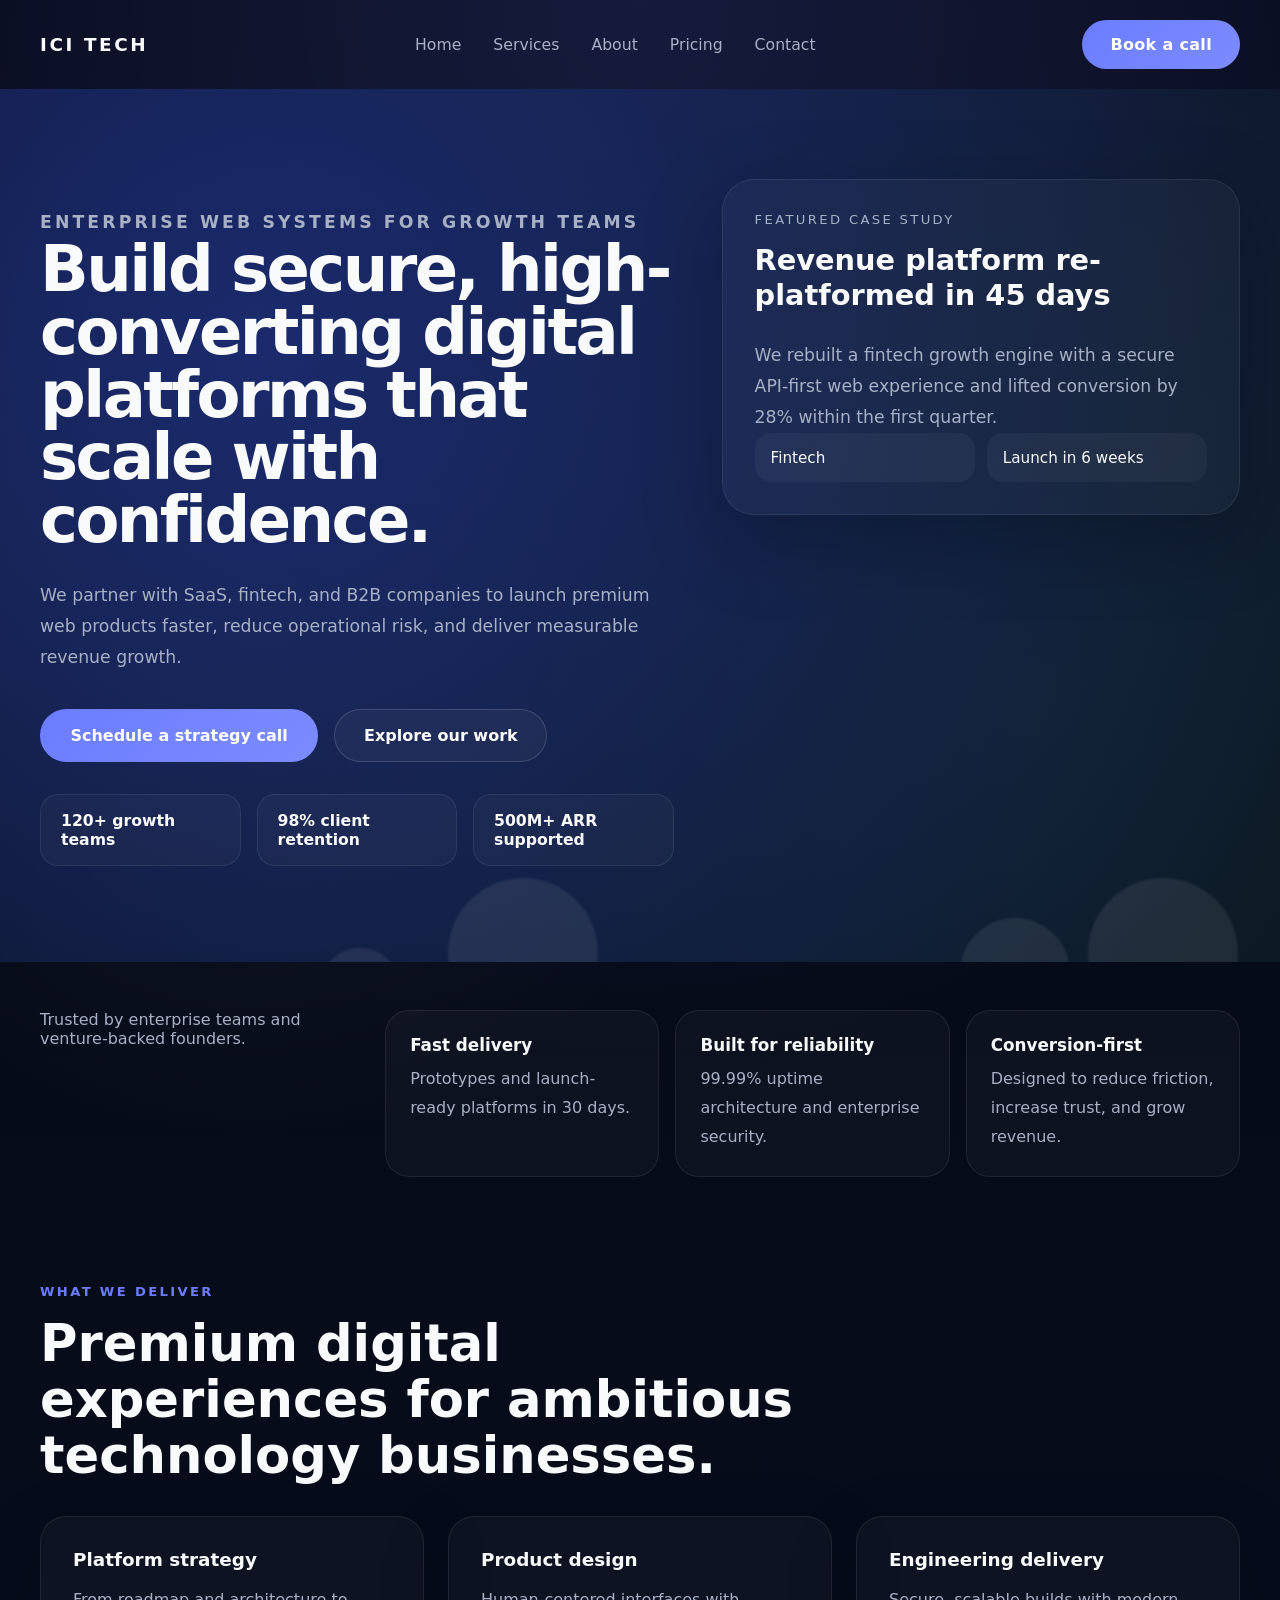
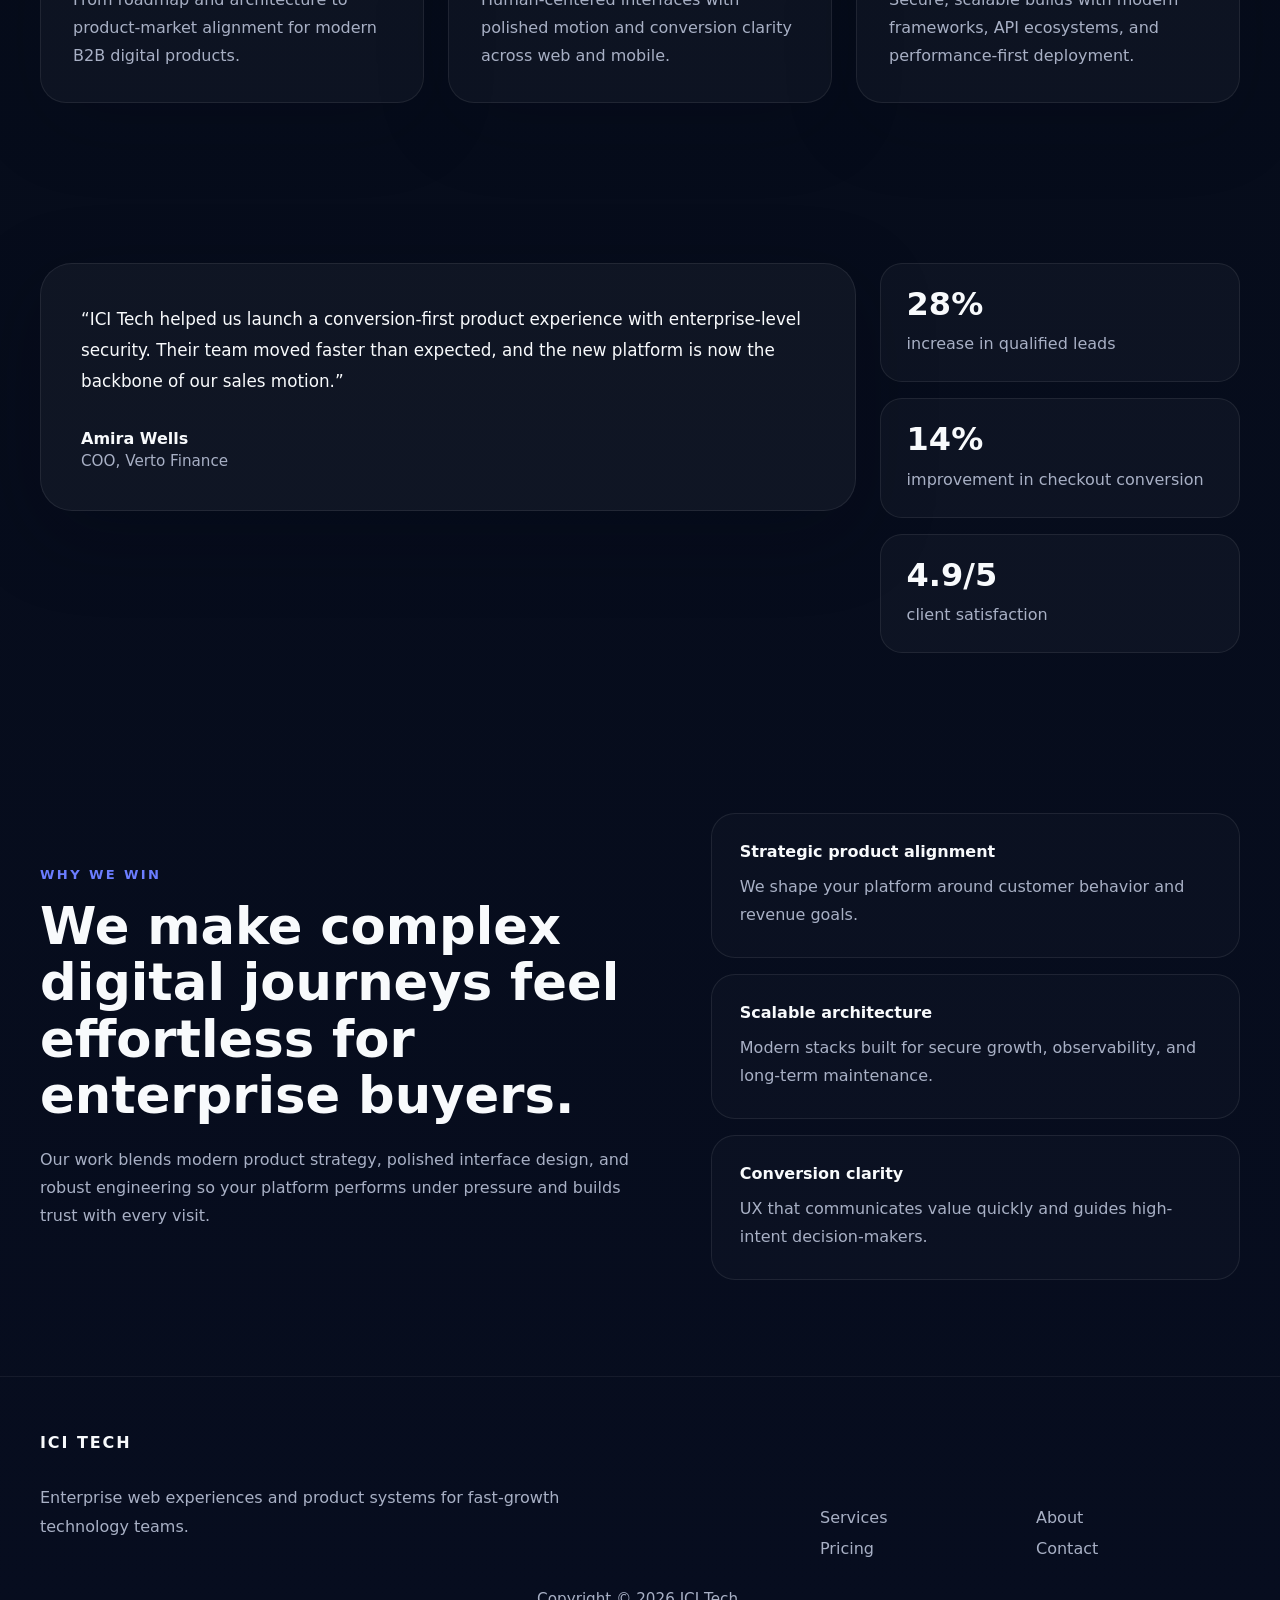
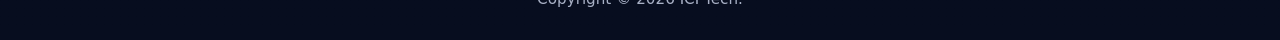
==== commit 0d4dd092: "Add files via upload" ====
--- a/index.html
+++ b/index.html
@@ -45,20 +45,20 @@
             </ul>
             <div class="container hero-grid">
                 <div class="hero-copy">
-                    <p class="eyebrow">Enterprise web systems for growth teams</p>
-                    <h1>Build secure, high-converting digital platforms that scale with confidence.</h1>
-                    <p>We partner with SaaS, fintech, and B2B companies to launch premium web products faster, reduce operational risk, and deliver measurable revenue growth.</p>
-                    <div class="hero-actions">
+                    <p class="eyebrow fade-in">Enterprise web systems for growth teams</p>
+                    <h1 class="fade-in">Build secure, high-converting digital platforms that scale with confidence.</h1>
+                    <p class="fade-in">We partner with SaaS, fintech, and B2B companies to launch premium web products faster, reduce operational risk, and deliver measurable revenue growth.</p>
+                    <div class="hero-actions fade-in">
                         <a class="cta-button" href="contact.html">Schedule a strategy call</a>
                         <a class="cta-secondary" href="#impact">Explore our work</a>
                     </div>
-                    <div class="hero-badges">
+                    <div class="hero-badges fade-in">
                         <span>120+ growth teams</span>
                         <span>98% client retention</span>
                         <span>500M+ ARR supported</span>
                     </div>
                 </div>
-                <div class="hero-panel">
+                <div class="hero-panel slide-in-left">
                     <div class="hero-panel-card">
                         <div class="panel-label">Featured case study</div>
                         <h2 class="panel-title">Revenue platform re-platformed in 45 days</h2>
@@ -77,17 +77,17 @@
         <section class="credibility" aria-label="Trusted by metrics">
             <div class="container credibility-grid">
                 <div>
-                    <p>Trusted by enterprise teams and venture-backed founders.</p>
+                    <p class="fade-in">Trusted by enterprise teams and venture-backed founders.</p>
                 </div>
-                <div class="credibility-item">
+                <div class="credibility-item fade-in">
                     <strong>Fast delivery</strong>
                     <span>Prototypes and launch-ready platforms in 30 days.</span>
                 </div>
-                <div class="credibility-item">
+                <div class="credibility-item fade-in">
                     <strong>Built for reliability</strong>
                     <span>99.99% uptime architecture and enterprise security.</span>
                 </div>
-                <div class="credibility-item">
+                <div class="credibility-item fade-in">
                     <strong>Conversion-first</strong>
                     <span>Designed to reduce friction, increase trust, and grow revenue.</span>
                 </div>
@@ -96,18 +96,18 @@
 
         <section class="impact" id="impact">
             <div class="container">
-                <div class="section-label">What we deliver</div>
-                <h2>Premium digital experiences for ambitious technology businesses.</h2>
+                <div class="section-label fade-in">What we deliver</div>
+                <h2 class="fade-in">Premium digital experiences for ambitious technology businesses.</h2>
                 <div class="impact-grid">
-                    <article class="impact-card">
+                    <article class="impact-card fade-in">
                         <strong>Platform strategy</strong>
                         <p>From roadmap and architecture to product-market alignment for modern B2B digital products.</p>
                     </article>
-                    <article class="impact-card">
+                    <article class="impact-card fade-in">
                         <strong>Product design</strong>
                         <p>Human-centered interfaces with polished motion and conversion clarity across web and mobile.</p>
                     </article>
-                    <article class="impact-card">
+                    <article class="impact-card fade-in">
                         <strong>Engineering delivery</strong>
                         <p>Secure, scalable builds with modern frameworks, API ecosystems, and performance-first deployment.</p>
                     </article>
--- a/assets/styles.css
+++ b/assets/styles.css
@@ -894,6 +894,7 @@
     border-radius: 24px;
     background: rgba(255, 255, 255, 0.03);
     border: 1px solid rgba(255, 255, 255, 0.08);
+    animation: borderGlow 4s ease-in-out infinite;
 }
 
 @media (max-width: 640px) {
@@ -1000,6 +1001,7 @@
     background: rgba(255, 255, 255, 0.03);
     border: 1px solid rgba(255, 255, 255, 0.08);
     box-shadow: 0 24px 80px rgba(1, 7, 18, 0.14);
+    animation: borderGlow 4s ease-in-out infinite;
 }
 
 @media (max-width: 640px) {
@@ -1215,6 +1217,7 @@
     background: rgba(255, 255, 255, 0.04);
     border: 1px solid rgba(255, 255, 255, 0.08);
     box-shadow: var(--shadow);
+    animation: borderGlow 4s ease-in-out infinite;
 }
 
 @media (max-width: 640px) {
@@ -1264,6 +1267,7 @@
     border-radius: 22px;
     background: rgba(255, 255, 255, 0.03);
     border: 1px solid rgba(255, 255, 255, 0.08);
+    animation: borderGlow 4s ease-in-out infinite;
 }
 
 @media (max-width: 640px) {
@@ -1356,6 +1360,7 @@
     border-radius: 24px;
     border: 1px solid rgba(255, 255, 255, 0.08);
     background: rgba(255, 255, 255, 0.02);
+    animation: borderGlow 4s ease-in-out infinite;
 }
 
 @media (max-width: 640px) {
@@ -1556,13 +1561,15 @@
         box-shadow: 0 20px 90px rgba(1, 7, 18, 0.25);
         opacity: 0;
         visibility: hidden;
+        display: none;
         transform: translateY(-10px);
-        transition: opacity 0.25s ease, transform 0.25s ease, visibility 0.25s ease;
+        transition: opacity 0.25s ease, transform 0.25s ease, visibility 0.25s ease, display 0.25s ease;
     }
 
     .nav-menu.active {
         opacity: 1;
         visibility: visible;
+        display: flex;
         transform: translateY(0);
     }
 
@@ -1739,3 +1746,78 @@
         opacity: 0;
     }
 }
+
+/* Cool animations for borders and text */
+@keyframes borderGlow {
+    0% {
+        border-color: rgba(107, 125, 255, 0.2);
+        box-shadow: 0 0 0 rgba(107, 125, 255, 0.1);
+    }
+    50% {
+        border-color: rgba(107, 125, 255, 0.5);
+        box-shadow: 0 0 20px rgba(107, 125, 255, 0.3);
+    }
+    100% {
+        border-color: rgba(107, 125, 255, 0.2);
+        box-shadow: 0 0 0 rgba(107, 125, 255, 0.1);
+    }
+}
+
+@keyframes textFadeIn {
+    0% {
+        opacity: 0;
+        transform: translateY(20px);
+    }
+    100% {
+        opacity: 1;
+        transform: translateY(0);
+    }
+}
+
+@keyframes slideInLeft {
+    0% {
+        opacity: 0;
+        transform: translateX(-30px);
+    }
+    100% {
+        opacity: 1;
+        transform: translateX(0);
+    }
+}
+
+.animated-border {
+    animation: borderGlow 3s ease-in-out infinite;
+}
+
+.fade-in {
+    animation: textFadeIn 0.8s ease-out forwards;
+    opacity: 0;
+}
+
+.slide-in-left {
+    animation: slideInLeft 0.8s ease-out forwards;
+    opacity: 0;
+}
+
+/* Stagger animations for multiple elements */
+.fade-in:nth-child(1) { animation-delay: 0.1s; }
+.fade-in:nth-child(2) { animation-delay: 0.2s; }
+.fade-in:nth-child(3) { animation-delay: 0.3s; }
+.fade-in:nth-child(4) { animation-delay: 0.4s; }
+.fade-in:nth-child(5) { animation-delay: 0.5s; }
+
+/* Improve mobile menu */
+.nav-menu.active {
+    animation: slideDown 0.3s ease-out;
+}
+
+@keyframes slideDown {
+    0% {
+        opacity: 0;
+        transform: translateY(-10px) scale(0.95);
+    }
+    100% {
+        opacity: 1;
+        transform: translateY(0) scale(1);
+    }
+}
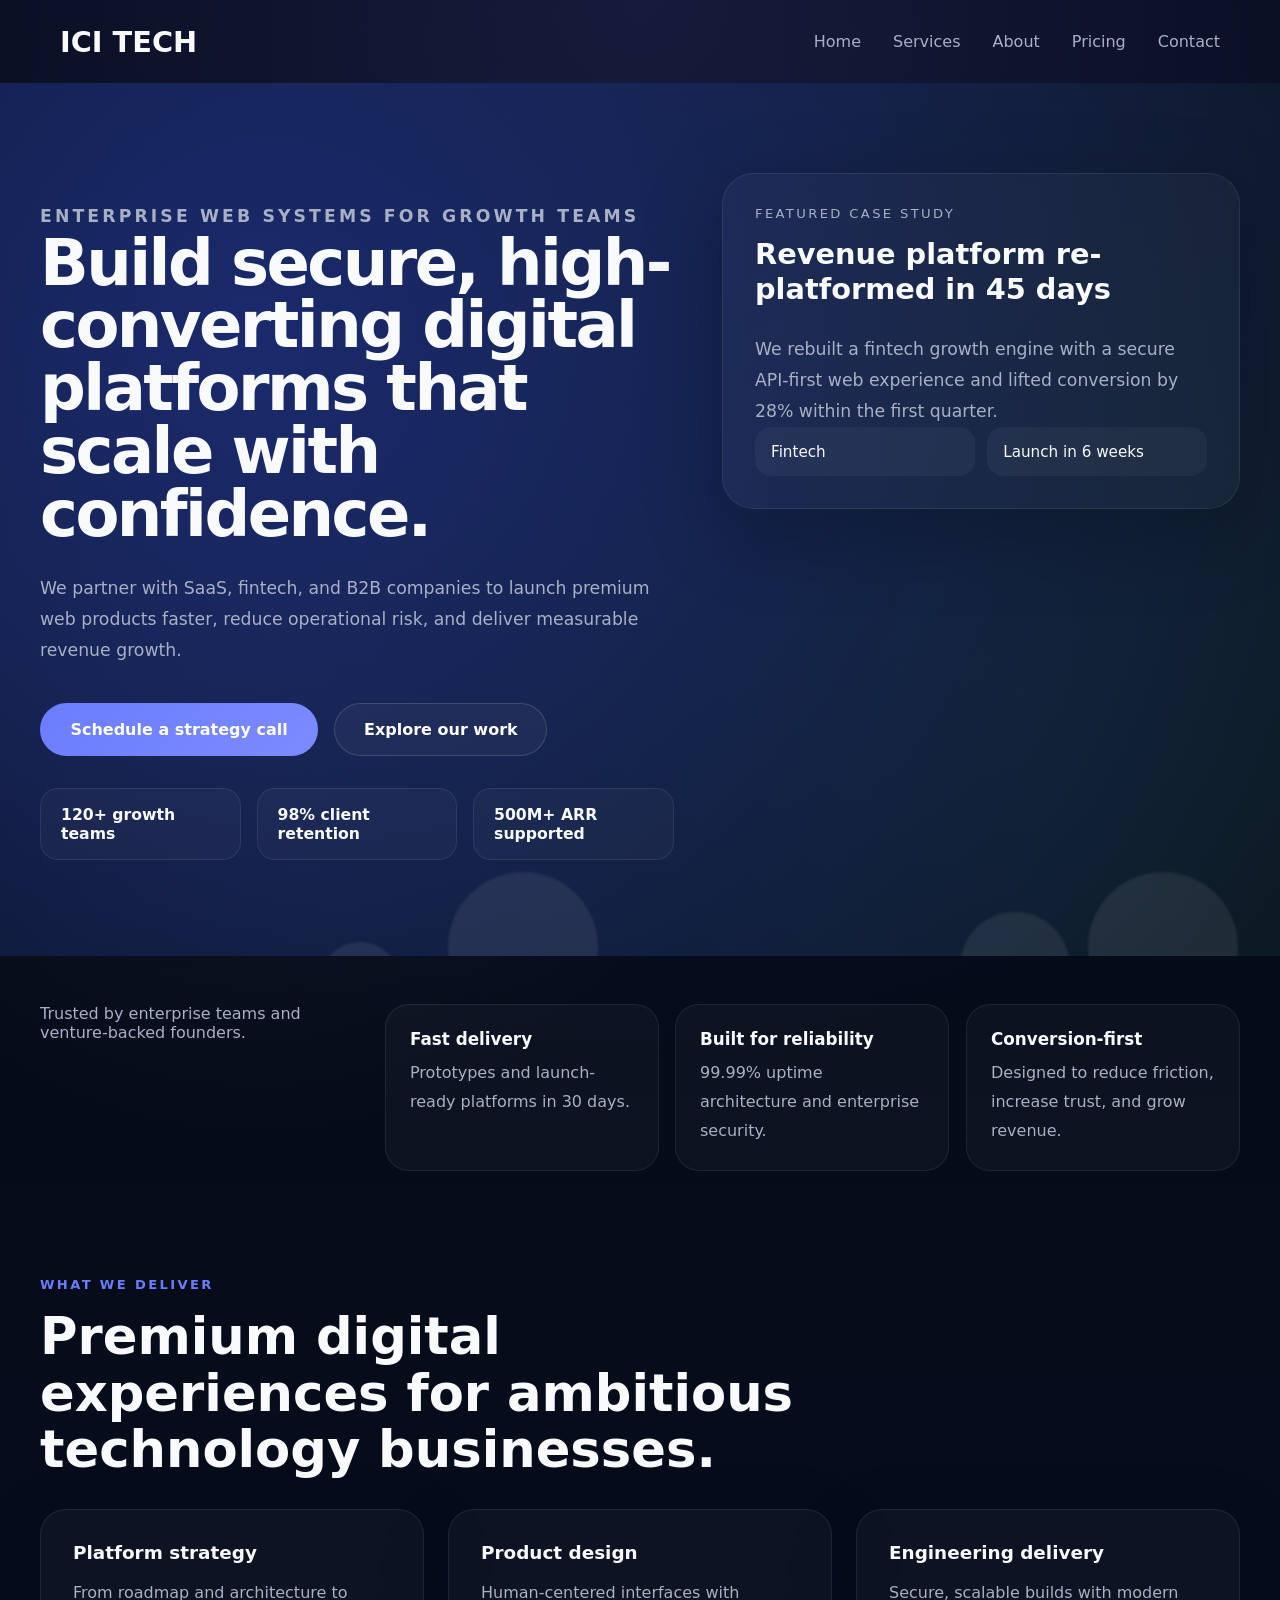
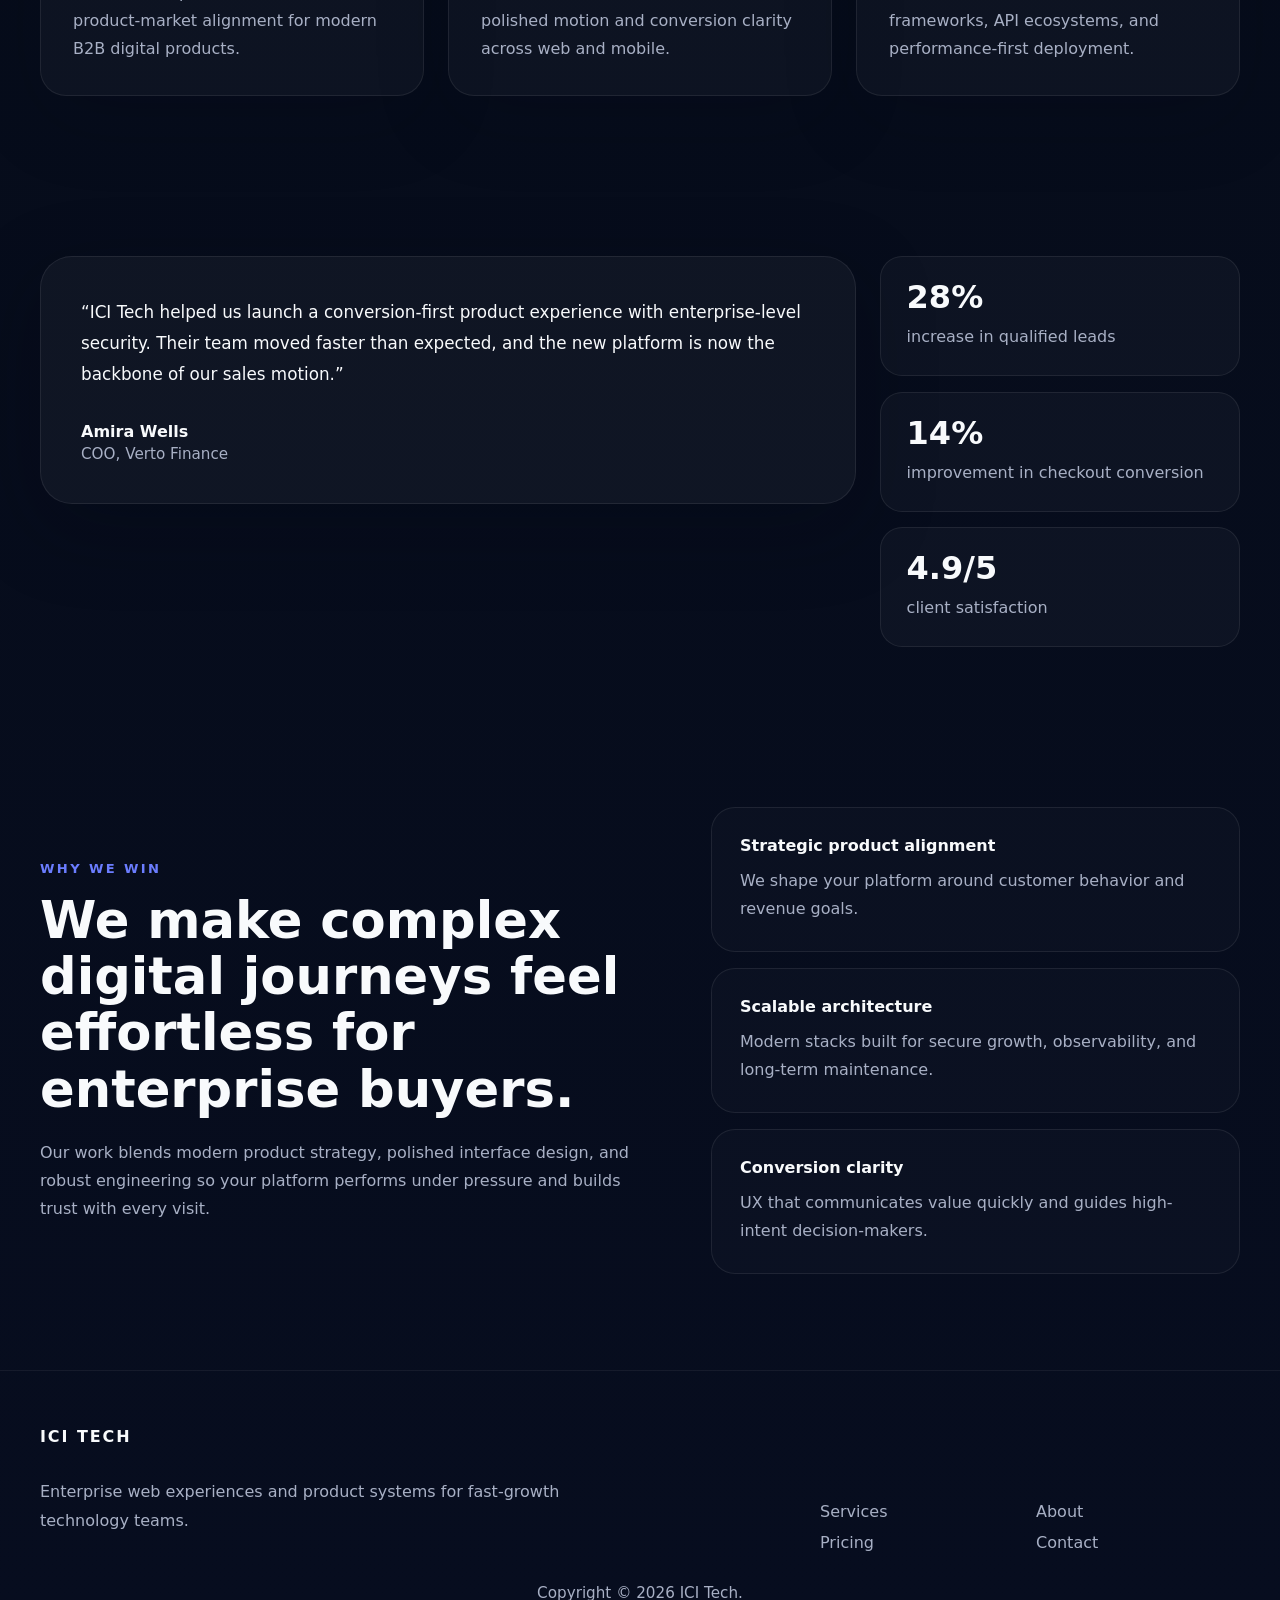
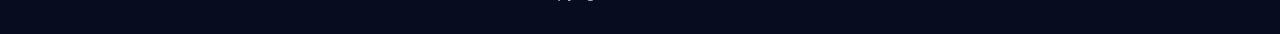
==== commit 6f0c4a8e: "Add files via upload" ====
--- a/index.html
+++ b/index.html
@@ -13,7 +13,7 @@
 <body>
     <header class="site-header">
         <nav class="navbar" aria-label="Primary navigation">
-            <div class="container nav-inner">
+            <div class="container">
                 <a class="logo" href="index.html">ICI Tech</a>
                 <button class="hamburger" aria-label="Toggle navigation menu" aria-expanded="false" aria-controls="nav-menu-list">
                     <span></span>
@@ -21,13 +21,12 @@
                     <span></span>
                 </button>
                 <ul class="nav-menu" id="nav-menu-list">
-                    <li><a href="index.html">Home</a></li>
-                    <li><a href="services.html">Services</a></li>
-                    <li><a href="about.html">About</a></li>
-                    <li><a href="pricing.html">Pricing</a></li>
-                    <li><a href="contact.html">Contact</a></li>
+                    <li><a class="nav-link" href="index.html">Home</a></li>
+                    <li><a class="nav-link" href="services.html">Services</a></li>
+                    <li><a class="nav-link" href="about.html">About</a></li>
+                    <li><a class="nav-link" href="pricing.html">Pricing</a></li>
+                    <li><a class="nav-link" href="contact.html">Contact</a></li>
                 </ul>
-                <a class="nav-cta" href="contact.html">Book a call</a>
             </div>
         </nav>
         <section class="hero hero-bg">
--- a/assets/styles.css
+++ b/assets/styles.css
@@ -1,4 +1,4 @@
-﻿@import url('https://fonts.googleapis.com/css?family=Exo:400,700');
+@import url('https://fonts.googleapis.com/css?family=Exo:400,700');
 
 /* Core design system */
 :root {
@@ -13,6 +13,12 @@
     --accent-strong: #7c8bff;
     --accent-soft: rgba(107, 125, 255, 0.12);
     --shadow: 0 24px 80px rgba(1, 7, 18, 0.28);
+    --shadow-lg: 0 32px 100px rgba(1, 7, 18, 0.4);
+    --border-color: var(--border);
+    --white: #fff;
+    --text-light: var(--muted);
+    --accent-color: var(--accent);
+    --secondary-color: #00ffff;
     --radius: 28px;
 }
 
@@ -71,131 +77,93 @@
 }
 
 .navbar {
+    /* Default transparent state */
+    background-color: transparent;
+    box-shadow: none;
+    -webkit-backdrop-filter: none;
+    backdrop-filter: none;
     position: sticky;
     top: 0;
-    z-index: 100;
-    padding: 1.25rem 0;
-    transition: background-color 0.35s ease, border-color 0.35s ease, box-shadow 0.35s ease;
-}
-
-@media (max-width: 640px) {
-    .navbar {
-        padding: 1rem 0;
-    }
+    z-index: 1000;
+    transition: background-color 0.4s ease, box-shadow 0.4s ease, -webkit-backdrop-filter 0.4s ease, backdrop-filter 0.4s ease;
 }
 
 .navbar.scrolled {
-    background: rgba(4, 8, 22, 0.92);
-    border-bottom: 1px solid rgba(255, 255, 255, 0.08);
-    -webkit-backdrop-filter: blur(18px);
-    backdrop-filter: blur(18px);
-}
-
-.nav-inner {
+    background-color: rgba(10, 14, 39, 0.95); /* More opaque background */
+    box-shadow: var(--shadow-lg); /* A stronger shadow for more depth */
+    -webkit-backdrop-filter: blur(10px);
+    backdrop-filter: blur(10px);
+    border-bottom: 1px solid var(--border-color); /* Subtle separator line */
+}
+
+.navbar .container {
     display: flex;
+    justify-content: space-between;
     align-items: center;
-    justify-content: space-between;
-    gap: 1rem;
+    padding: 1rem 20px;
 }
 
 .logo {
-    font-size: 1.15rem;
-    font-weight: 800;
-    letter-spacing: 0.14em;
+    font-size: 1.8rem;
+    font-weight: 900; 
     text-transform: uppercase;
 }
 
-@media (max-width: 640px) {
-    .logo {
-        font-size: 0.95rem;
-    }
+.logo a,
+.logo a:visited,
+.logo a:hover {
+    color: var(--white);
+    text-decoration: none;
 }
 
 .nav-menu {
     display: flex;
-    align-items: center;
+    list-style: none;
     gap: 2rem;
-    list-style: none;
-    margin: 0;
-    padding: 0;
-}
-
-@media (max-width: 640px) {
-    .nav-menu {
-        width: min(260px, calc(100% - 2rem));
-    }
-}
-
-.nav-menu li a {
-    color: var(--muted);
-    font-size: 0.98rem;
+}
+
+.nav-link,
+.nav-link:visited {
+    color: var(--text-light); /* Changed for dark navbar */
+    text-decoration: none;
     font-weight: 500;
-    transition: color 0.25s ease;
-    min-height: 44px;
-    display: flex;
-    align-items: center;
-}
-
-@media (max-width: 640px) {
-    .nav-menu li a {
-        font-size: 1rem;
-    }
-}
-
-.nav-menu li a:hover,
-.nav-menu li a:focus-visible {
-    color: var(--text);
-}
-
-.nav-cta {
-    display: inline-flex;
-    align-items: center;
-    justify-content: center;
-    padding: 0.95rem 1.75rem;
-    border-radius: 999px;
-    background: linear-gradient(135deg, var(--accent), var(--accent-strong));
-    color: #fff;
-    font-weight: 700;
-    letter-spacing: 0.02em;
-    transition: transform 0.25s ease, box-shadow 0.25s ease;
-    min-height: 44px;
-}
-
-@media (max-width: 640px) {
-    .nav-cta {
-        padding: 0.85rem 1.5rem;
-        font-size: 0.9rem;
-    }
-}
-
-.nav-cta:hover,
-.nav-cta:focus-visible {
-    transform: translateY(-1px);
-    box-shadow: 0 16px 30px rgba(107, 125, 255, 0.2);
+    transition: color 0.3s ease;
+}
+
+.nav-link:hover,
+.nav-link:focus {
+    color: var(--accent-color);
+}
+
+.nav-link:focus {
+    outline: 2px solid var(--accent-color);
+    outline-offset: 5px;
+    border-radius: 2px;
+}
+
+.nav-link.active {
+    color: var(--secondary-color); /* Use bright cyan for the active link */
+    position: relative;
 }
 
 .hamburger {
     display: none;
     flex-direction: column;
-    justify-content: space-between;
-    width: 26px;
-    height: 22px;
+    cursor: pointer;
     background: transparent;
     border: none;
-    padding: 0;
-    cursor: pointer;
 }
 
 .hamburger span {
-    display: block;
+    width: 25px;
     height: 3px;
-    border-radius: 999px;
-    background: var(--text);
-    transition: transform 0.25s ease, opacity 0.25s ease;
+    background-color: var(--white); /* Changed for dark navbar */
+    margin: 5px 0;
+    transition: 0.3s;
 }
 
 .hamburger.active span:nth-child(1) {
-    transform: translateY(9px) rotate(45deg);
+    transform: translateY(13px) rotate(45deg);
 }
 
 .hamburger.active span:nth-child(2) {
@@ -203,7 +171,7 @@
 }
 
 .hamburger.active span:nth-child(3) {
-    transform: translateY(-9px) rotate(-45deg);
+    transform: translateY(-13px) rotate(-45deg);
 }
 
 .hero {
@@ -1548,28 +1516,34 @@
 
     .nav-menu {
         position: absolute;
-        inset: auto 1.5rem 0 auto;
+        left: 0;
+        right: 0;
+        bottom: auto;
         top: 100%;
-        right: 1.5rem;
         flex-direction: column;
         gap: 0;
-        width: min(240px, calc(100% - 3rem));
-        padding: 1rem 0;
-        background: rgba(8, 12, 26, 0.98);
-        border: 1px solid rgba(255, 255, 255, 0.08);
-        border-radius: 22px;
-        box-shadow: 0 20px 90px rgba(1, 7, 18, 0.25);
+        width: min(220px, calc(100vw - 1.25rem));
+        padding: 0.25rem 0 0.4rem;
+        z-index: 120;
+        background: rgba(8, 12, 26, 0.94);
+        border: 1px solid rgba(255, 255, 255, 0.07);
+        border-top: none;
+        border-radius: 0 0 12px 12px;
+        box-shadow: 0 14px 30px rgba(1, 7, 18, 0.24);
+        -webkit-backdrop-filter: blur(14px);
+        backdrop-filter: blur(14px);
         opacity: 0;
         visibility: hidden;
-        display: none;
+        pointer-events: none;
         transform: translateY(-10px);
-        transition: opacity 0.25s ease, transform 0.25s ease, visibility 0.25s ease, display 0.25s ease;
+        transform-origin: top right;
+        transition: opacity 0.25s ease, transform 0.25s ease, visibility 0.25s ease;
     }
 
     .nav-menu.active {
         opacity: 1;
         visibility: visible;
-        display: flex;
+        pointer-events: auto;
         transform: translateY(0);
     }
 
@@ -1580,7 +1554,9 @@
     .nav-menu li a {
         display: block;
         width: 100%;
-        padding: 1rem 1.25rem;
+        padding: 0.65rem 0.85rem;
+        font-size: 0.92rem;
+        min-height: 40px;
         color: var(--text);
     }
 
@@ -1590,6 +1566,34 @@
 
     .hamburger {
         display: flex;
+    }
+
+    body.menu-open {
+        overflow: hidden;
+        touch-action: none;
+    }
+}
+
+@media (max-width: 420px) {
+    .navbar {
+        padding: 0.8rem 0;
+    }
+
+    .logo {
+        font-size: 0.85rem;
+        letter-spacing: 0.1em;
+    }
+
+    .hamburger {
+        width: 38px;
+        height: 38px;
+        border-radius: 10px;
+        background: rgba(8, 12, 26, 0.6);
+        border: 1px solid rgba(255, 255, 255, 0.12);
+    }
+
+    .hamburger span {
+        width: 20px;
     }
 }
 
@@ -1811,6 +1815,27 @@
     animation: slideDown 0.3s ease-out;
 }
 
+.reveal {
+    opacity: 0;
+    transform: translateY(22px) scale(0.985);
+    transition: opacity 0.65s ease, transform 0.65s cubic-bezier(0.16, 1, 0.3, 1);
+    transition-delay: var(--reveal-delay, 0ms);
+    will-change: opacity, transform;
+}
+
+.reveal.is-visible {
+    opacity: 1;
+    transform: translateY(0) scale(1);
+}
+
+@media (prefers-reduced-motion: reduce) {
+    .reveal {
+        opacity: 1;
+        transform: none;
+        transition: none;
+    }
+}
+
 @keyframes slideDown {
     0% {
         opacity: 0;
